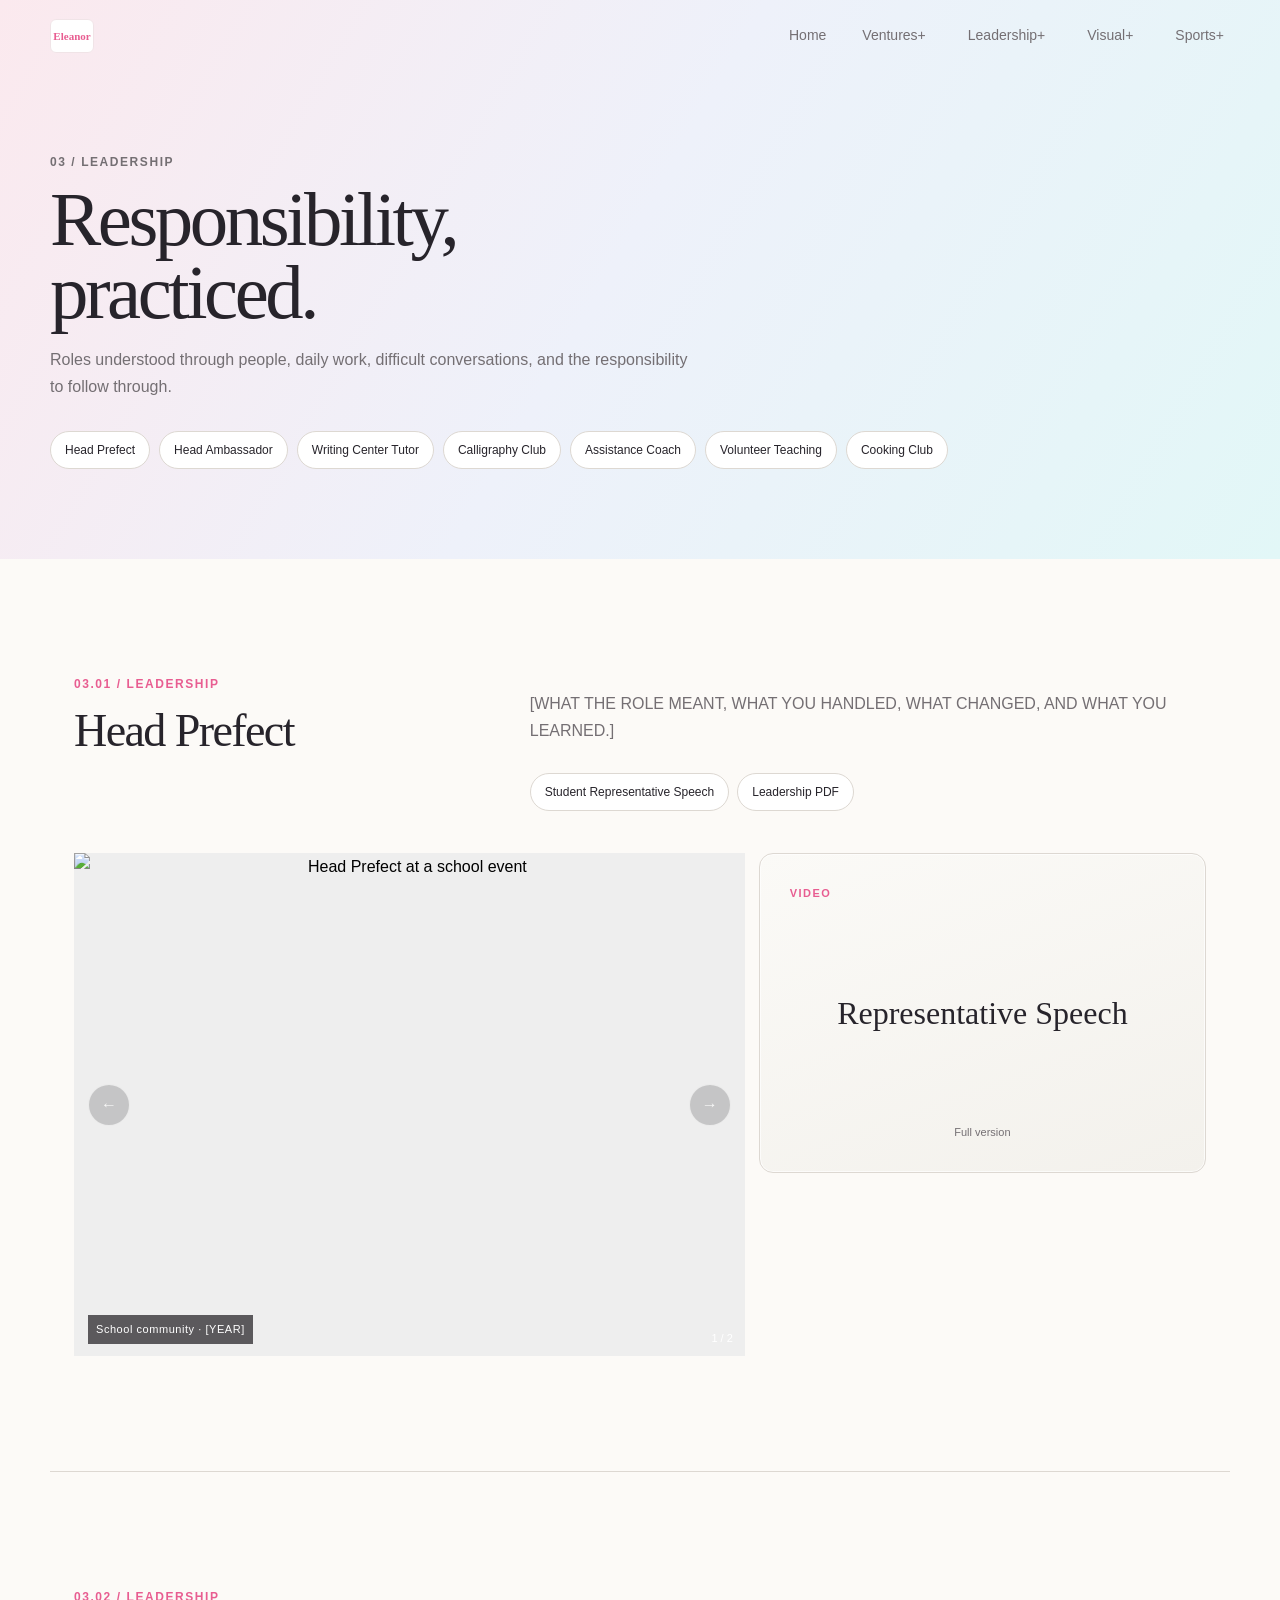
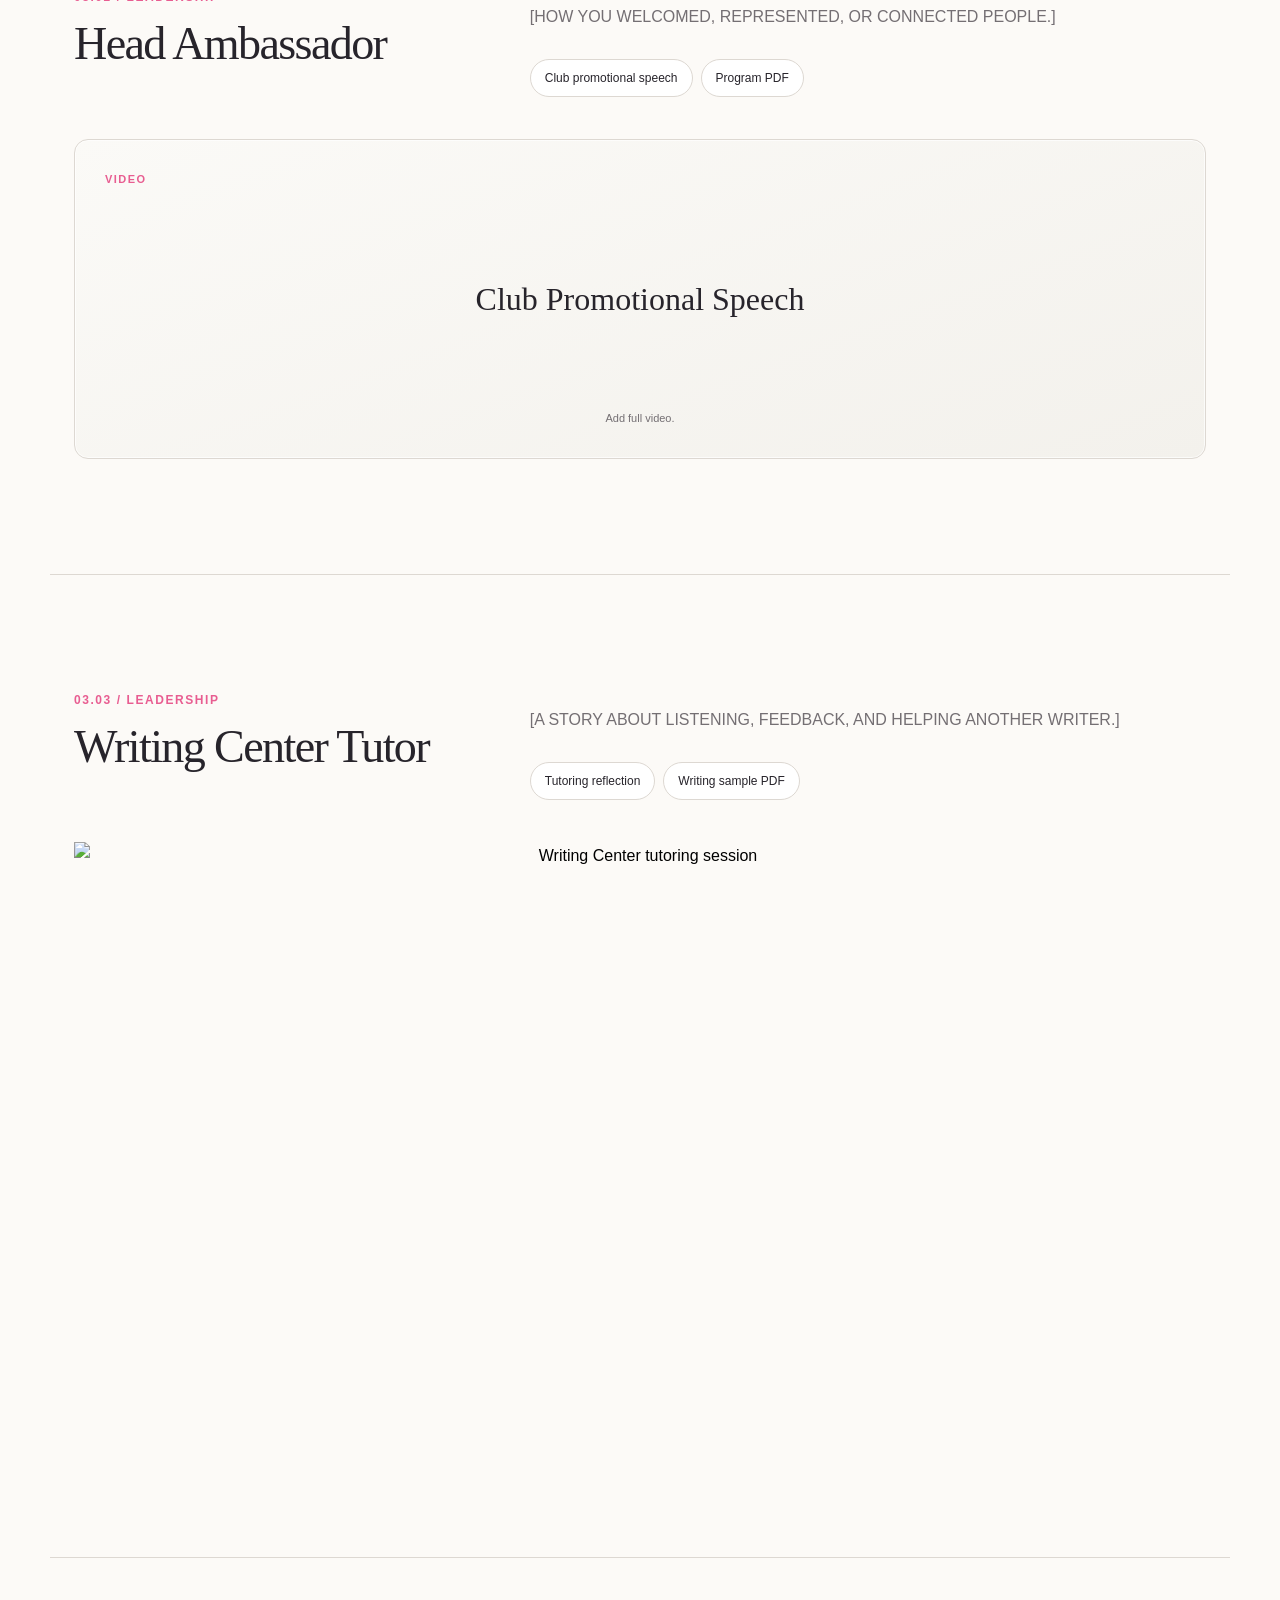
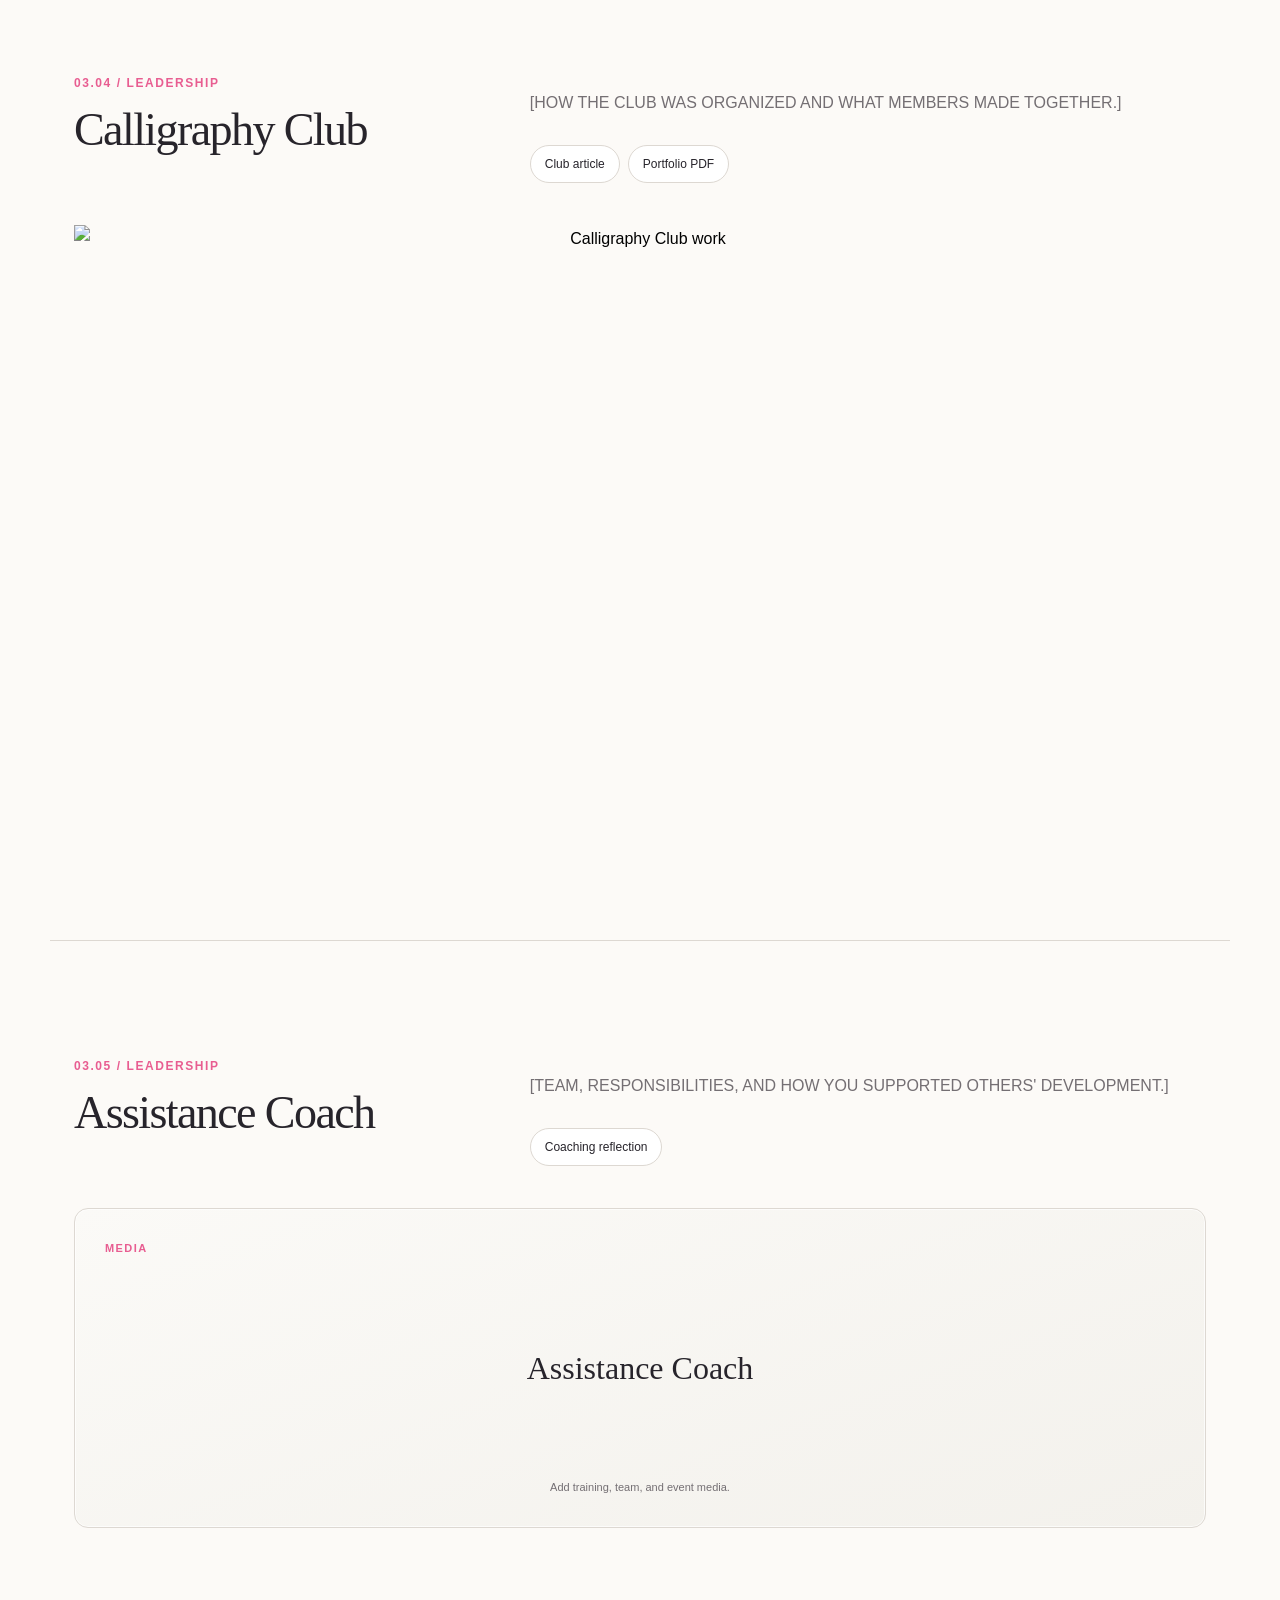
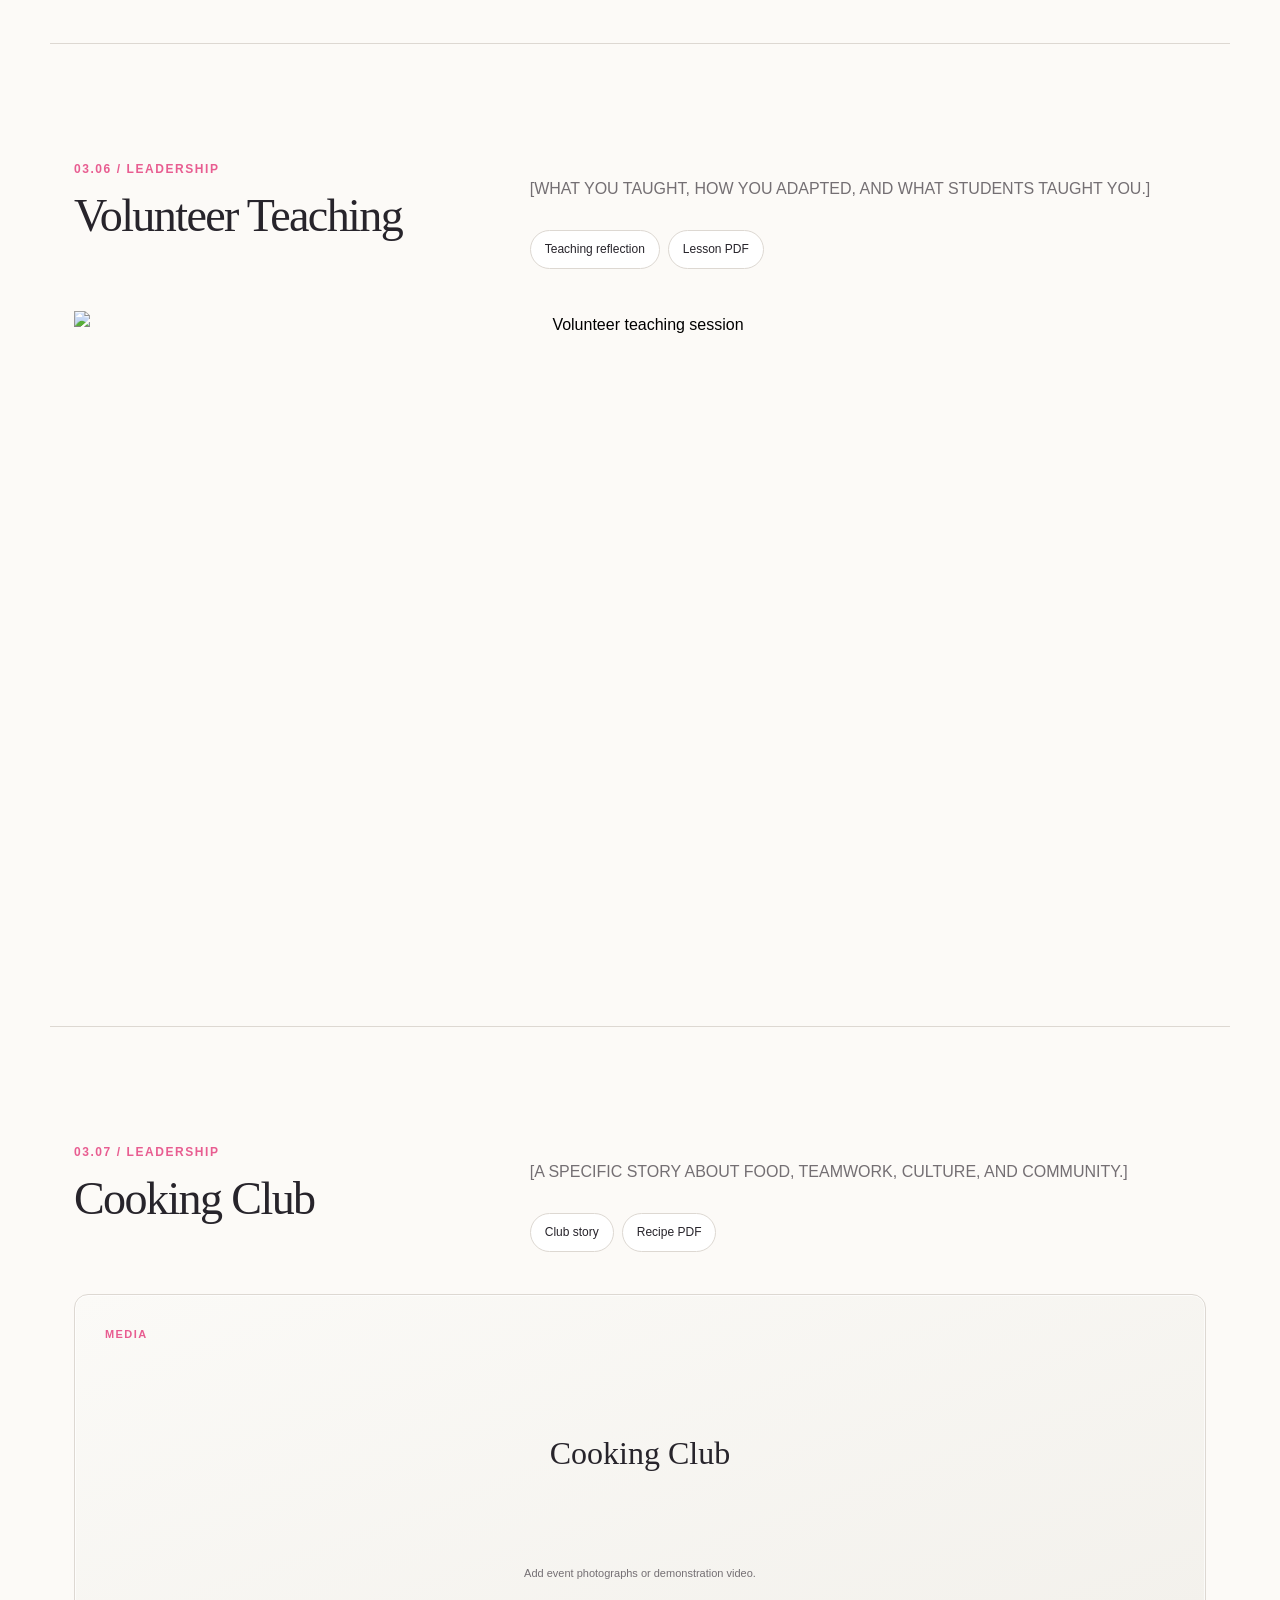
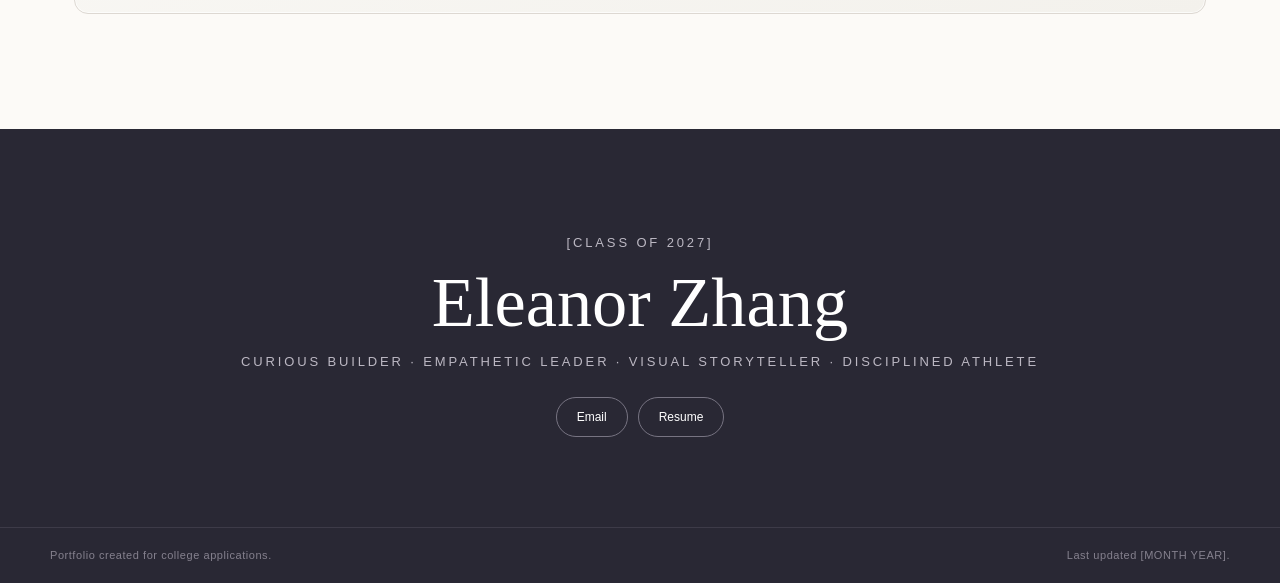
==== leadership.html @ 6021f02c "Add files via upload first upload" ====
<!doctype html><html lang="en"><head><meta charset="UTF-8"><meta name="viewport" content="width=device-width,initial-scale=1"><title>Leadership — Eleanor Zhang</title><meta name="description" content="Leadership experiences of Eleanor Zhang."><link rel="stylesheet" href="./style.css"><script src="./script.js" defer></script></head><body class="detail-page"><a class="skip-link" href="#detail-main">Skip to content</a>
<header class="site-header" data-header><a class="wordmark" href="./index.html#hero">Eleanor</a><button class="menu-toggle" type="button" aria-expanded="false" aria-controls="primary-nav"><span></span><span></span><span></span><span class="sr-only">Open menu</span></button><nav id="primary-nav" class="primary-nav"><a class="nav-link" href="./index.html#home">Home</a><a class="nav-link" href="./index.html#ventures">Ventures</a><a class="nav-link" href="./index.html#leadership">Leadership</a><a class="nav-link" href="./index.html#visual">Visual</a><a class="nav-link" href="./index.html#sports">Sports</a></nav></header>
<main id="detail-main"><header class="detail-hero"><p class="chapter-no">03 / LEADERSHIP</p><h1>Responsibility,<br>practiced.</h1><p>Roles understood through people, daily work, difficult conversations, and the responsibility to follow through.</p><nav class="detail-toc"><a href="#head-prefect">Head Prefect</a><a href="#head-ambassador">Head Ambassador</a><a href="#writing-center-tutor">Writing Center Tutor</a><a href="#calligraphy-club">Calligraphy Club</a><a href="#assistance-coach">Assistance Coach</a><a href="#volunteer-teaching">Volunteer Teaching</a><a href="#cooking-club">Cooking Club</a></nav></header><div class="detail-content">
<article id="head-prefect" class="detail-module"><header class="detail-module-header"><div><p class="sub-label">03.01 / Leadership</p><h2>Head Prefect</h2></div><div class="detail-module-copy"><p>[WHAT THE ROLE MEANT, WHAT YOU HANDLED, WHAT CHANGED, AND WHAT YOU LEARNED.]</p><div class="resource-links"><a href="#">Student Representative Speech</a><a href="#">Leadership PDF</a></div></div></header><div class="detail-media-grid"><div class="media-carousel" data-carousel><div class="slides"><figure class="slide is-active"><button class="zoom"><img src="./assets/leadership/Head Prefect/Head Prefect.jpg" alt="Head Prefect at a school event" loading="lazy"></button><figcaption>School community · [YEAR]</figcaption></figure><figure class="slide"><button class="zoom"><img src="./assets/leadership/Head Prefect/Head Prefect.jpg" alt="Head Prefect speaking" loading="lazy"></button><figcaption>Student address · [YEAR]</figcaption></figure></div><button class="carousel-prev">←</button><button class="carousel-next">→</button><p class="carousel-count">1 / 2</p></div><div class="video-placeholder"><span>VIDEO</span><strong>Representative Speech</strong><small>Full version</small></div></div></article>
<article id="head-ambassador" class="detail-module"><header class="detail-module-header"><div><p class="sub-label">03.02 / Leadership</p><h2>Head Ambassador</h2></div><div class="detail-module-copy"><p>[HOW YOU WELCOMED, REPRESENTED, OR CONNECTED PEOPLE.]</p><div class="resource-links"><a href="#">Club promotional speech</a><a href="#">Program PDF</a></div></div></header><div class="video-placeholder"><span>VIDEO</span><strong>Club Promotional Speech</strong><small>Add full video.</small></div></article>
<article id="writing-center-tutor" class="detail-module"><header class="detail-module-header"><div><p class="sub-label">03.03 / Leadership</p><h2>Writing Center Tutor</h2></div><div class="detail-module-copy"><p>[A STORY ABOUT LISTENING, FEEDBACK, AND HELPING ANOTHER WRITER.]</p><div class="resource-links"><a href="#">Tutoring reflection</a><a href="#">Writing sample PDF</a></div></div></header><button class="zoom" style="height:min(60vw,600px)"><img src="./assets/leadership/Writing Center Tutor/Writing Center Tutor1.jpg" alt="Writing Center tutoring session" loading="lazy"></button></article>
<article id="calligraphy-club" class="detail-module"><header class="detail-module-header"><div><p class="sub-label">03.04 / Leadership</p><h2>Calligraphy Club</h2></div><div class="detail-module-copy"><p>[HOW THE CLUB WAS ORGANIZED AND WHAT MEMBERS MADE TOGETHER.]</p><div class="resource-links"><a href="#">Club article</a><a href="#">Portfolio PDF</a></div></div></header><button class="zoom" style="height:min(60vw,600px)"><img src="./assets/leadership/Calligraphy Club/Calligraphy Club1.jpg" alt="Calligraphy Club work" loading="lazy"></button></article>
<article id="assistance-coach" class="detail-module"><header class="detail-module-header"><div><p class="sub-label">03.05 / Leadership</p><h2>Assistance Coach</h2></div><div class="detail-module-copy"><p>[TEAM, RESPONSIBILITIES, AND HOW YOU SUPPORTED OTHERS' DEVELOPMENT.]</p><div class="resource-links"><a href="#">Coaching reflection</a></div></div></header><div class="video-placeholder"><span>MEDIA</span><strong>Assistance Coach</strong><small>Add training, team, and event media.</small></div></article>
<article id="volunteer-teaching" class="detail-module"><header class="detail-module-header"><div><p class="sub-label">03.06 / Leadership</p><h2>Volunteer Teaching</h2></div><div class="detail-module-copy"><p>[WHAT YOU TAUGHT, HOW YOU ADAPTED, AND WHAT STUDENTS TAUGHT YOU.]</p><div class="resource-links"><a href="#">Teaching reflection</a><a href="#">Lesson PDF</a></div></div></header><button class="zoom" style="height:min(60vw,600px)"><img src="./assets/leadership/Volunteer Teaching/Volunteer Teaching1.jpg" alt="Volunteer teaching session" loading="lazy"></button></article>
<article id="cooking-club" class="detail-module"><header class="detail-module-header"><div><p class="sub-label">03.07 / Leadership</p><h2>Cooking Club</h2></div><div class="detail-module-copy"><p>[A SPECIFIC STORY ABOUT FOOD, TEAMWORK, CULTURE, AND COMMUNITY.]</p><div class="resource-links"><a href="#">Club story</a><a href="#">Recipe PDF</a></div></div></header><div class="video-placeholder"><span>MEDIA</span><strong>Cooking Club</strong><small>Add event photographs or demonstration video.</small></div></article>
</div></main><section class="closing"><p>[CLASS OF 2027]</p><h2>Eleanor Zhang</h2><p>Curious Builder · Empathetic Leader · Visual Storyteller · Disciplined Athlete</p><div><a href="mailto:[APPLICATION-EMAIL]">Email</a><a href="./assets/documents/resume.pdf">Resume</a></div></section><footer><span>Portfolio created for college applications.</span><span>Last updated [MONTH YEAR].</span></footer><dialog class="lightbox"><button class="lightbox-close">×</button><button class="lightbox-prev">←</button><figure><img src="" alt=""><figcaption></figcaption></figure><button class="lightbox-next">→</button></dialog></body></html>
---- style.css ----
:root{--bg:#fcfaf7;--paper:#fff;--warm:#fcfaf7;--sport:#fcfaf7;--ink:#27242b;--muted:#746f73;--pink:#e85d91;--green:#6f8171;--line:#ddd8d2;--serif:Georgia,'Times New Roman',serif;--sans:Inter,Arial,Helvetica,system-ui,sans-serif;--max:1180px;--header:72px}*{box-sizing:border-box}html{scroll-behavior:smooth;scroll-padding-top:calc(var(--header) + 22px)}body{margin:0;background:var(--bg);color:var(--ink);font:16px/1.7 var(--sans);overflow-x:hidden}body.menu-open{overflow:hidden}img,video{display:block;width:100%;height:100%;object-fit:cover}button,a{font:inherit}.sr-only{position:absolute;width:1px;height:1px;margin:-1px;overflow:hidden;clip:rect(0,0,0,0)}.skip-link{position:fixed;left:1rem;top:-5rem;z-index:200;background:var(--ink);color:#fff;padding:.7rem 1rem}.skip-link:focus{top:1rem}.site-header{position:fixed;z-index:100;top:0;left:0;right:0;height:var(--header);display:flex;align-items:center;justify-content:space-between;padding:0 max(24px,calc((100vw - var(--max))/2));transition:background .2s,border-color .2s}.site-header.scrolled{background:#fcfaf7;border-bottom:1px solid var(--line)}.wordmark{display:grid;place-items:center;width:44px;height:34px;background:#fff;color:var(--pink);border:1px solid #f0e4e7;border-radius:6px;text-decoration:none;font:700 11px var(--serif)}.primary-nav{display:flex;align-items:stretch;gap:30px;height:100%}.nav-link,.nav-trigger{display:flex;align-items:center;height:100%;border:0;background:none;color:var(--muted);text-decoration:none;font-size:14px;cursor:pointer;position:relative}.nav-link.active,.nav-trigger.active,.nav-link:hover,.nav-trigger:hover{color:var(--ink)}.nav-link.active:after,.nav-trigger.active:after{content:"";position:absolute;left:0;right:0;bottom:16px;height:1px;background:var(--pink)}.nav-group{position:relative}.nav-trigger:after{content:" +"}.dropdown{position:absolute;top:calc(100% - 8px);left:50%;width:230px;padding:8px;background:#fcfaf7;border:1px solid var(--line);border-radius:6px;box-shadow:0 14px 32px rgba(45,35,40,.08);opacity:0;visibility:hidden;transform:translate(-50%,-4px);transition:opacity .18s,transform .18s,visibility .18s}.dropdown:before{content:"";position:absolute;left:0;right:0;top:-12px;height:12px}.nav-group:hover .dropdown,.nav-group:focus-within .dropdown,.nav-group.open .dropdown{opacity:1;visibility:visible;transform:translate(-50%,0)}.dropdown a{display:block;padding:9px 10px;color:var(--muted);text-decoration:none;font-size:13px}.dropdown a:hover,.dropdown a:focus-visible{background:var(--bg);color:var(--ink)}.menu-toggle{display:none;border:0;background:none}.hero{position:relative;width:100%;min-height:100vh;min-height:100svh;display:grid;place-items:center;padding:var(--header) 24px 48px;text-align:center;background:linear-gradient(120deg,#fbe9ee,#eef1fa 48%,#e2f7f7)}.hero-content h1{margin:0;font:700 clamp(4.2rem,8vw,7.6rem)/.82 var(--serif);letter-spacing:-.055em}.hero-content h1 em{font-style:normal;color:var(--pink)}.hero-content>p:last-child{color:var(--muted);font-size:15px}.kicker,.chapter-no,.sub-label{margin:0 0 12px;color:var(--pink);font-size:12px;font-weight:700;letter-spacing:.13em;text-transform:uppercase}.scroll-cue{position:absolute;bottom:28px;display:flex;flex-direction:column;gap:2px;color:var(--muted);text-decoration:none;font-size:11px;animation:bounce 1.7s ease-in-out infinite}.chapter{padding:clamp(6rem,10vw,10rem) max(24px,calc((100vw - var(--max))/2))}.chapter-header{max-width:760px;margin-bottom:clamp(3rem,6vw,5rem)}.chapter-header h2{margin:0;font:400 clamp(2.4rem,4vw,3.8rem)/1.05 var(--serif);letter-spacing:-.035em;text-wrap:balance}.chapter-header h2:after{content:"";display:block;width:56px;height:3px;margin-top:20px;border-radius:2px;background:linear-gradient(90deg,var(--pink),rgba(232,93,145,0))}.chapter-header>p:last-child{max-width:590px;color:var(--muted);font-size:18px}.chapter-home{background:var(--bg)}.chapter-ventures,.chapter-visual{background:#fff}.chapter-leadership{background:var(--warm)}.chapter-sports{background:var(--sport)}.bio-grid{display:grid;grid-template-columns:.85fr 1.15fr;gap:clamp(3rem,8vw,8rem);align-items:center}.bio-photo{margin:0}.bio-photo img{aspect-ratio:4/5;border-radius:8px}.bio-copy blockquote{margin:0 0 28px;font:400 clamp(2rem,3.5vw,3.5rem)/1.12 var(--serif);color:var(--green)}.bio-copy>p{color:var(--muted)}.facts{margin:36px 0 0;border-top:1px solid var(--line)}.facts div{display:grid;grid-template-columns:150px 1fr;padding:13px 0;border-bottom:1px solid var(--line)}dt{color:var(--muted);font-size:13px}dd{margin:0}.story{max-width:var(--max);margin:0 auto clamp(7rem,12vw,12rem)}.story:last-child{margin-bottom:0}.story h3,.lead-story h3,.sport-story h3{margin:.2rem 0 .9rem;font:400 clamp(1.9rem,3vw,2.9rem)/1.05 var(--serif);letter-spacing:-.03em}.story-copy>p:not(.sub-label,.dek),.lead-story>p,.sport-story>p{color:var(--muted)}.dek{font:italic 1.2rem/1.5 var(--serif)}.story-split{display:grid;grid-template-columns:.75fr 1.25fr;gap:clamp(3rem,7vw,7rem);align-items:center}.story-feature .story-copy{display:block;max-width:760px}.feature-note{max-width:680px;margin:28px auto 0;text-align:center;color:var(--muted)}.story-collage{display:grid;grid-template-columns:1.2fr .8fr;gap:clamp(3rem,7vw,7rem);align-items:center}.collage{display:grid;grid-template-columns:1.15fr .85fr;grid-template-rows:1fr 1fr;gap:12px;height:580px}.collage .zoom:first-child{grid-row:1/-1}.story-overlay{position:relative;width:100%;min-height:620px;color:#fff;overflow:hidden}.story-overlay>img{position:absolute;inset:0}.story-overlay:after{content:"";position:absolute;inset:0;background:linear-gradient(90deg,rgba(20,20,20,.72),rgba(20,20,20,.08))}.overlay-copy{position:absolute;z-index:1;left:clamp(2rem,7vw,6rem);bottom:clamp(2rem,7vw,6rem);max-width:470px}.overlay-copy .sub-label{color:#ffd2e2}.media-carousel{position:relative}.slides{position:relative;aspect-ratio:4/3;overflow:hidden;background:#eee}.media-wide .slides,.cinema .slides{aspect-ratio:16/9}.slide{position:absolute;inset:0;margin:0;opacity:0;visibility:hidden;transition:opacity .35s}.slide.is-active{opacity:1;visibility:visible}.slide figcaption{position:absolute;left:14px;bottom:12px;padding:5px 8px;background:rgba(29,27,31,.7);color:#fff;font-size:11px}.zoom{display:block;width:100%;height:100%;border:0;padding:0;background:none;cursor:zoom-in;overflow:hidden}.zoom img{transition:transform .5s}.zoom:hover img{transform:scale(1.018)}.carousel-prev,.carousel-next{position:absolute;z-index:2;top:50%;width:42px;height:42px;border:1px solid rgba(255,255,255,.75);border-radius:50%;background:rgba(30,29,32,.35);color:#fff;transform:translateY(-50%);cursor:pointer;opacity:.55;transition:opacity .2s,background .2s}.media-carousel:hover .carousel-prev,.media-carousel:hover .carousel-next{opacity:1}.carousel-prev{left:14px}.carousel-next{right:14px}.carousel-count{position:absolute;right:12px;bottom:8px;margin:0;color:#fff;font-size:11px}.leadership-list{display:grid;grid-template-columns:repeat(2,1fr);gap:70px 30px}.lead-story{border-top:1px solid var(--line);padding-top:22px}.lead-story .zoom{height:320px;margin-top:24px}.lead-story .portrait{height:480px}.lead-hero{grid-column:1/-1;display:grid;grid-template-columns:1.2fr .8fr;gap:60px;align-items:center}.lead-hero .media-carousel .slides{aspect-ratio:16/9}.text-only{min-height:280px;display:flex;flex-direction:column;justify-content:center;padding:40px;background:rgba(255,255,255,.38)}.documentary .story-copy{max-width:680px;margin-bottom:35px}.cinema{margin-left:calc((var(--max) - 100vw)/2);margin-right:calc((var(--max) - 100vw)/2)}.cinema .slides{max-height:78vh}.photography .story-copy{max-width:600px;margin:0 auto 40px;text-align:center}.photo-grid{display:grid;grid-template-columns:repeat(4,1fr);grid-auto-rows:230px;gap:12px}.photo-grid .tall{grid-row:span 2}.photo-grid .wide{grid-column:span 2}.sport-story{max-width:var(--max);margin:0 auto 90px}.sport-heading{display:block;max-width:760px;margin-bottom:32px}.sports-pair{display:grid;grid-template-columns:1fr 1fr;gap:30px}.sports-pair .zoom{height:460px;margin-top:24px}.sports-pair .portrait{height:620px}.closing{padding:90px 24px;text-align:center;background:#292834;color:#fff}.closing h2{margin:5px;font:400 clamp(2.6rem,5.5vw,4.6rem)/1 var(--serif)}.closing>p{color:#bcb8c3}.closing div{display:flex;justify-content:center;gap:10px;margin-top:24px}.closing a{padding:9px 20px;border:1px solid #777482;border-radius:999px;color:#fff;text-decoration:none;font-size:12px}footer{display:flex;justify-content:space-between;padding:18px max(24px,calc((100vw - var(--max))/2));background:#292834;border-top:1px solid #3d3b48;color:#85818e;font-size:11px}.lightbox{width:100vw;height:100vh;max-width:none;max-height:none;margin:0;border:0;padding:30px;background:rgba(20,19,24,.96);color:#fff}.lightbox[open]{display:grid;grid-template-columns:60px 1fr 60px;align-items:center}.lightbox figure{height:calc(100vh - 60px);margin:0;display:flex;flex-direction:column;align-items:center;justify-content:center}.lightbox figure img{width:auto;height:auto;max-width:100%;max-height:calc(100% - 40px);object-fit:contain}.lightbox figcaption{margin-top:12px;color:#c7c3cc}.lightbox button{border:0;background:none;color:#fff;font-size:28px;cursor:pointer}.lightbox-close{position:absolute;top:14px;right:18px}.reveal,.reveal-group .sub-label,.reveal-group h3,.reveal-group p,.reveal-media,.reveal-group .media-carousel,.reveal-group .zoom,.reveal-group .collage{opacity:0;transform:translateY(20px);transition:opacity .62s cubic-bezier(.2,.75,.25,1),transform .62s cubic-bezier(.2,.75,.25,1)}.is-visible,.reveal-group.is-visible .sub-label,.reveal-group.is-visible h3,.reveal-group.is-visible p,.reveal-group.is-visible .media-carousel,.reveal-group.is-visible .zoom,.reveal-group.is-visible .collage,.reveal-media.is-visible{opacity:1;transform:none}.reveal-group.is-visible h3{transition-delay:.06s}.reveal-group.is-visible p{transition-delay:.1s}.reveal-group.is-visible .media-carousel,.reveal-group.is-visible .zoom,.reveal-group.is-visible .collage{transition-delay:.14s}:focus-visible{outline:2px solid var(--pink);outline-offset:4px}@keyframes bounce{0%,100%{transform:translateY(0)}50%{transform:translateY(8px)}}
@media(max-width:767px){:root{--header:62px}.site-header{padding:0 18px}.menu-toggle{display:block;position:relative;z-index:3;width:34px;height:34px;padding:7px}.menu-toggle span:not(.sr-only){display:block;height:1px;margin:5px 0;background:var(--ink)}.primary-nav{position:fixed;inset:0;display:block;height:100vh;padding:90px 24px 40px;background:var(--bg);overflow-y:auto;transform:translateY(-105%);visibility:hidden;transition:transform .32s,visibility .32s}.primary-nav.open{transform:none;visibility:visible}.nav-link,.nav-trigger{width:100%;height:auto;padding:14px 0;border-bottom:1px solid var(--line);font:400 26px var(--serif);color:var(--ink)}.nav-trigger{justify-content:space-between}.nav-link.active:after,.nav-trigger.active:after{display:none}.dropdown{position:static;width:100%;max-height:0;padding:0 0 0 14px;border:0;border-radius:0;box-shadow:none;background:transparent;opacity:1;visibility:visible;transform:none;overflow:hidden;transition:max-height .25s}.nav-group.open .dropdown{max-height:360px;transform:none}.dropdown a{padding:9px 0;font-size:14px}.hero-content h1{font-size:clamp(3.6rem,18vw,5.5rem)}.chapter{padding:90px 20px}.chapter-header{margin-bottom:55px}.chapter-header h2{font-size:clamp(2.2rem,9vw,3.4rem)}.chapter-header>p:last-child{font-size:16px}.bio-grid,.story-split,.story-collage,.lead-hero{grid-template-columns:1fr;gap:34px}.facts div{grid-template-columns:1fr;gap:2px}.story{margin-bottom:95px}.collage{height:430px}.story-overlay{min-height:560px}.overlay-copy{left:24px;right:24px}.leadership-list,.sports-pair{grid-template-columns:1fr}.lead-hero{grid-column:auto}.lead-story .portrait,.sports-pair .portrait{height:480px}.cinema{margin-left:-20px;margin-right:-20px}.photo-grid{grid-template-columns:repeat(2,1fr);grid-auto-rows:180px}.photo-grid .wide{grid-column:span 2}.sports-pair .zoom{height:380px}.carousel-prev,.carousel-next{opacity:1}.lightbox{padding:15px}.lightbox[open]{grid-template-columns:42px 1fr 42px}.lightbox figure{height:calc(100vh - 30px)}footer{flex-direction:column;gap:3px;text-align:center}}
@media(prefers-reduced-motion:reduce){html{scroll-behavior:auto}.scroll-cue{animation:none}.reveal,.reveal-group .sub-label,.reveal-group h3,.reveal-group p,.reveal-media,.reveal-group .media-carousel,.reveal-group .zoom,.reveal-group .collage{opacity:1;transform:none;transition:none}}

/* HOME STORY LINKS & VIDEO MATERIALS */
.home-feature{display:grid;grid-template-columns:.8fr 1.2fr;gap:clamp(2.5rem,6vw,6rem);align-items:center;margin-top:clamp(5rem,9vw,9rem);padding-top:clamp(3rem,6vw,6rem);border-top:1px solid var(--line)}
.home-feature h3{margin:.2rem 0 .9rem;font:400 clamp(1.7rem,2.8vw,2.6rem)/1.05 var(--serif);letter-spacing:-.03em}
.home-feature-copy>p:last-child{color:var(--muted)}
.feature-video-wrap{position:relative;aspect-ratio:16/9;border-radius:8px;overflow:hidden;background:#17151b;box-shadow:0 18px 45px rgba(39,36,43,.12)}
.feature-video{width:100%;height:100%;object-fit:contain;background:#17151b}
.feature-video-toggle{position:absolute;z-index:2;left:50%;top:50%;display:grid;place-items:center;width:76px;height:76px;padding:0;border:1px solid rgba(255,255,255,.72);border-radius:50%;background:rgba(28,25,32,.62);color:#fff;box-shadow:0 8px 28px rgba(0,0,0,.26);transform:translate(-50%,-50%);cursor:pointer;transition:transform .2s,background .2s,opacity .2s}
.feature-video-toggle:hover{background:rgba(232,93,145,.88);transform:translate(-50%,-50%) scale(1.06)}
.feature-video-toggle span{margin-left:4px;font-size:28px;line-height:1}
.feature-video-wrap.is-playing .feature-video-toggle span{margin-left:0;font-size:22px;letter-spacing:-3px}
.feature-video-wrap.controls-hidden .feature-video-toggle{opacity:0;pointer-events:none}
.video-placeholder{min-height:320px;display:flex;flex-direction:column;align-items:center;justify-content:center;text-align:center;padding:30px;background:linear-gradient(160deg,#fbfaf7,#f3f1ec);color:var(--ink);border:1px solid var(--line);border-radius:14px;box-shadow:inset 0 0 0 1px rgba(255,255,255,.7)}
.video-placeholder span{margin-bottom:auto;align-self:flex-start;color:var(--pink);font-size:11px;font-weight:700;letter-spacing:.13em}
.video-placeholder strong{font:400 clamp(1.4rem,2.5vw,2.3rem)/1.15 var(--serif)}
.video-placeholder small{margin-top:auto;color:var(--muted);font-size:11px}
.section-portals{margin-top:clamp(4rem,8vw,7rem);padding-top:clamp(2rem,4vw,3rem);border-top:1px solid var(--line)}
.portals-label{margin:0;color:var(--pink);font-size:11px;font-weight:700;letter-spacing:.13em;text-transform:uppercase}
.portals-grid{display:grid;grid-template-columns:repeat(4,1fr);gap:12px;margin-top:16px}
.portal-card{--accent:var(--pink);--accent-soft:#fbe9ee;position:relative;display:flex;flex-direction:column;min-height:150px;padding:16px 16px 14px;background:var(--paper);border:1px solid var(--line);border-radius:12px;overflow:hidden;text-decoration:none;color:inherit;transition:transform .3s cubic-bezier(.2,.75,.25,1),box-shadow .3s,border-color .3s}
.portal-card[data-accent="green"]{--accent:#6f8171;--accent-soft:#eaf0ea}
.portal-card[data-accent="blue"]{--accent:#5f7ba8;--accent-soft:#e9eef7}
.portal-card[data-accent="amber"]{--accent:#b8843c;--accent-soft:#f8f0e3}
.portal-card:before{content:"";position:absolute;inset:0;background:radial-gradient(120% 90% at 86% 6%,var(--accent-soft),rgba(255,255,255,0) 62%);opacity:0;transition:opacity .35s}
.portal-card:after{content:"";position:absolute;left:0;right:0;top:0;height:3px;background:var(--accent);transform:scaleX(0);transform-origin:left;transition:transform .35s cubic-bezier(.2,.75,.25,1)}
.portal-card:hover,.portal-card:focus-visible{transform:translateY(-6px);border-color:var(--accent);box-shadow:0 22px 48px rgba(39,36,43,.12)}
.portal-card:hover:before,.portal-card:focus-visible:before{opacity:1}
.portal-card:hover:after,.portal-card:focus-visible:after{transform:scaleX(1)}
.portal-top{position:relative;display:flex;align-items:center;justify-content:space-between;gap:12px}
.portal-index{color:var(--accent);font-size:11px;font-weight:700;letter-spacing:.16em}
.portal-icon{position:relative;display:grid;place-items:center;width:36px;height:36px;border-radius:50%;background:var(--accent-soft);color:var(--accent);transition:transform .3s}
.portal-icon svg{display:block;width:18px;height:18px}
.portal-card:hover .portal-icon,.portal-card:focus-visible .portal-icon{transform:rotate(-7deg) scale(1.06)}
.portal-title{position:relative;margin:auto 0 4px;padding-top:14px;font:400 clamp(1.3rem,1.7vw,1.6rem)/1.1 var(--serif);letter-spacing:-.025em}
.portal-desc{position:relative;color:var(--muted);font-size:12.5px;line-height:1.5}
.portal-cue{position:relative;display:inline-flex;align-items:center;gap:6px;margin-top:10px;color:var(--accent);font-size:10px;font-weight:700;letter-spacing:.13em;text-transform:uppercase}
.portal-cue em{font-style:normal;transition:transform .3s}
.portal-card:hover .portal-cue em,.portal-card:focus-visible .portal-cue em{transform:translateX(5px)}
.portal-watermark{position:absolute;right:-4px;bottom:-12px;color:var(--accent);opacity:.08;font:400 4.2rem/1 var(--serif);letter-spacing:-.05em;pointer-events:none;transition:opacity .35s,transform .35s}
.portal-card:hover .portal-watermark,.portal-card:focus-visible .portal-watermark{opacity:.16;transform:translateY(-5px)}
@media(max-width:767px){.home-feature{grid-template-columns:1fr}.portals-grid{grid-template-columns:1fr 1fr;gap:10px}.portal-card{min-height:138px;padding:14px 14px 12px}.portal-icon{width:32px;height:32px}.portal-title{padding-top:12px}.portal-watermark{font-size:3.6rem;bottom:-10px}}
@media(max-width:479px){.portals-grid{grid-template-columns:1fr}.portal-card{min-height:128px}}

/* CURRENT CONTENT ORDER */
#ventures,#visual{display:flex;flex-direction:column}
/* flex 列布局 + margin:0 auto 会让模块收缩成内容宽度，这里让它占满整行 */
#ventures>article,#visual>article{width:100%}
#ventures>.chapter-header,#visual>.chapter-header{order:0;width:100%}
#storage-platform{order:1}#healthy-bowl{order:2}#kettle-recipe{order:3}#bpa{order:4}#china-camping-club{order:5}#marketing-intern{order:6}
#photography{order:1}#documentary{order:2}
#head-prefect{order:1}#head-ambassador{order:2}#writing-center-tutor{order:3}#calligraphy-club{order:4}#assistance-coach{order:5}#volunteer-teaching{order:6}#cooking-club{order:7}
#assistance-coach .video-placeholder{min-height:320px;margin-top:24px}
/* 整行单张媒体：加高一点，避免成为细长的一条 */
.story-feature .video-placeholder{min-height:420px}

/* HOME TO DETAIL INTERACTIONS */
.module-title-link{display:inline;color:inherit;text-decoration:none;background-image:linear-gradient(var(--pink),var(--pink));background-position:0 100%;background-repeat:no-repeat;background-size:0 2px;transition:color .22s,background-size .3s cubic-bezier(.2,.75,.25,1)}.module-title-link:hover,.module-title-link:focus-visible{color:var(--pink);background-size:100% 2px}.module-title-link:after{content:"↗";display:inline-block;margin-left:.3em;color:var(--pink);font-size:.45em;vertical-align:.95em;opacity:0;transform:translate(-6px,6px);transition:opacity .25s,transform .25s}.module-title-link:hover:after,.module-title-link:focus-visible:after{opacity:1;transform:none}
.detail-media{position:relative}.browse-more{position:absolute;z-index:8;inset:0;display:flex;align-items:center;justify-content:center;gap:10px;background:rgba(28,25,31,.56);color:#fff;text-decoration:none;opacity:0;transition:opacity .22s}.browse-more span{padding:8px 13px;border:1px solid rgba(255,255,255,.72);background:rgba(28,25,31,.26);font-size:13px;letter-spacing:.03em}.browse-more b{font-size:18px}.detail-media:hover>.browse-more,.detail-media:focus-within>.browse-more{opacity:1}

/* DETAIL PAGES */
.detail-hero{padding:calc(var(--header) + 80px) max(24px,calc((100vw - var(--max))/2)) 90px;background:linear-gradient(120deg,#fbe9ee,#eef1fa 48%,#e2f7f7)}.detail-hero p{max-width:650px;color:var(--muted)}.detail-hero h1{margin:0;font:400 clamp(3.2rem,6vw,5.4rem)/.95 var(--serif);letter-spacing:-.045em}.detail-toc{display:flex;flex-wrap:wrap;gap:9px;margin-top:30px}.detail-toc a,.resource-links a{padding:8px 14px;border:1px solid var(--line);border-radius:999px;background:#fff;color:var(--ink);text-decoration:none;font-size:12px}.detail-content{background:var(--bg)}.detail-module{max-width:var(--max);margin:0 auto;padding:clamp(5rem,9vw,9rem) 24px;border-bottom:1px solid var(--line);scroll-margin-top:calc(var(--header) + 20px)}.detail-module:last-child{border-bottom:0}.detail-module-header{display:grid;grid-template-columns:.75fr 1.25fr;gap:50px;margin-bottom:42px}.detail-module h2{margin:0;font:400 clamp(2.2rem,3.6vw,3.4rem)/1.05 var(--serif);letter-spacing:-.035em}.detail-module-copy{color:var(--muted)}.detail-media-grid{display:grid;grid-template-columns:1.2fr .8fr;gap:14px}.detail-media-grid>*{min-height:320px}.detail-media-grid .media-carousel{grid-row:span 2}.resource-links{display:flex;flex-wrap:wrap;gap:8px;margin-top:28px}.resource-links a:hover{border-color:var(--pink);color:var(--pink)}.resource-note{margin-top:12px;color:var(--muted);font-size:12px}.detail-page .primary-nav>.nav-link,.detail-page .nav-trigger{text-decoration:none}
@media(max-width:767px){.browse-more{opacity:1;align-items:flex-end;justify-content:flex-end;background:linear-gradient(transparent 55%,rgba(28,25,31,.7));padding:12px}.browse-more span{font-size:11px}.detail-hero{padding-top:calc(var(--header) + 55px)}.detail-module-header,.detail-media-grid{grid-template-columns:1fr}.detail-media-grid .media-carousel{grid-row:auto}.detail-media-grid>*{min-height:240px}}
.hero-content h1 {
  margin: 0 0 26px;
  font: 400 clamp(4.4rem, 8vw, 8rem) / .9 var(--serif);
  letter-spacing: -.055em;
}

.hero-content h1 em {
  display: block;
  margin-top: 0.16em;
  font-style: italic;
  color: var(--pink);
}

.photo-row-three {
  display: grid;
  grid-template-columns: repeat(3, 1fr);
  gap: 12px;
  margin-top: 12px;
}

.photo-row-three .zoom {
  aspect-ratio: 4 / 3;
}

.photo-row-three img {
  width: 100%;
  height: 100%;
  object-fit: cover;
}

/* ===== 局部文字样式微调（不改布局） ===== */

/* 首页 & 结尾标语行：小号大写 + 字距，更精致 */
.hero-content>p:last-child,
.closing>p {
  font-size: 13px;
  font-weight: 500;
  letter-spacing: .22em;
  text-transform: uppercase;
}

/* 简介区事实标签 dt：与 sub-label 风格呼应 */
.facts dt {
  font-size: 11px;
  font-weight: 700;
  letter-spacing: .12em;
  text-transform: uppercase;
  line-height: 1.9;
}

/* 正文段落：更舒适的行高与间距 */
.bio-copy>p,
.story-copy>p:not(.sub-label, .dek),
.lead-story>p,
.sport-story>p,
.feature-note {
  line-height: 1.85;
}

.bio-copy>p+p,
.story-copy>p+p {
  margin-top: 1.1em;
}

/* 引述块：颜色稍加深、加开引号悬垂感 */
.bio-copy blockquote {
  text-indent: -.45em;
}

/* 图片说明：轻微字距 */
.slide figcaption {
  letter-spacing: .05em;
}

/* 暗色大图上的覆盖文字：投影增强可读性 */
.overlay-copy p {
  text-shadow: 0 1px 12px rgba(0, 0, 0, .55);
}

.overlay-copy h3 {
  text-shadow: 0 2px 16px rgba(0, 0, 0, .45);
}

/* 结尾按钮：悬停变主题粉 */
.closing a {
  transition: color .2s, border-color .2s;
}

.closing a:hover,
.closing a:focus-visible {
  color: var(--pink);
  border-color: var(--pink);
}

/* 页脚：轻微字距 */
footer span {
  letter-spacing: .05em;
}

/* 文字选中色呼应主题 */
::selection {
  background: #f7c5d8;
  color: var(--ink);
}

/* header 滚动后使用统一的米白色 #FCFAF7，下框线带粉蓝渐变阴影 */
.site-header.scrolled {
  background: #fcfaf7;
  border-bottom: 1px solid transparent;
  border-image: linear-gradient(90deg, #fbe9ee, #eef1fa 48%, #e2f7f7) 1;
  box-shadow: 0 6px 18px -6px rgba(251, 233, 238, .9),
              0 6px 18px -6px rgba(226, 247, 247, .9);
}
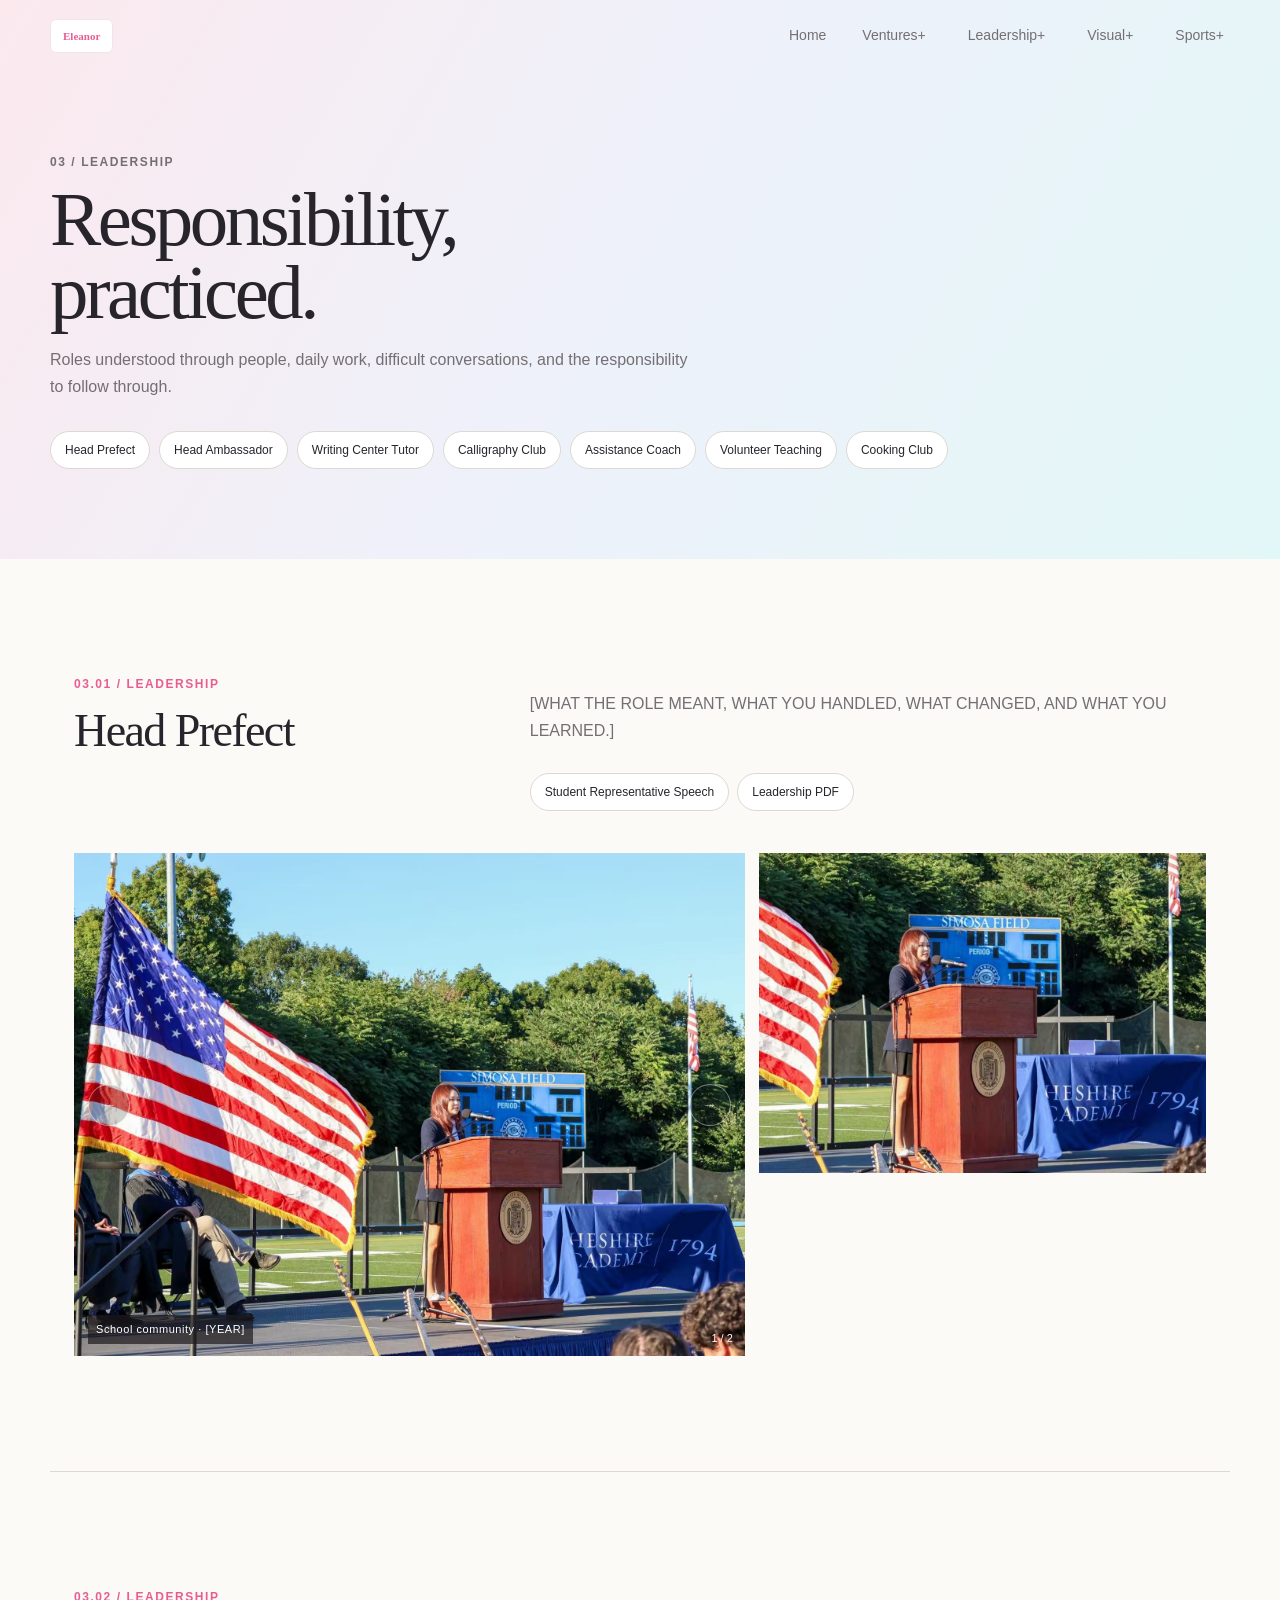
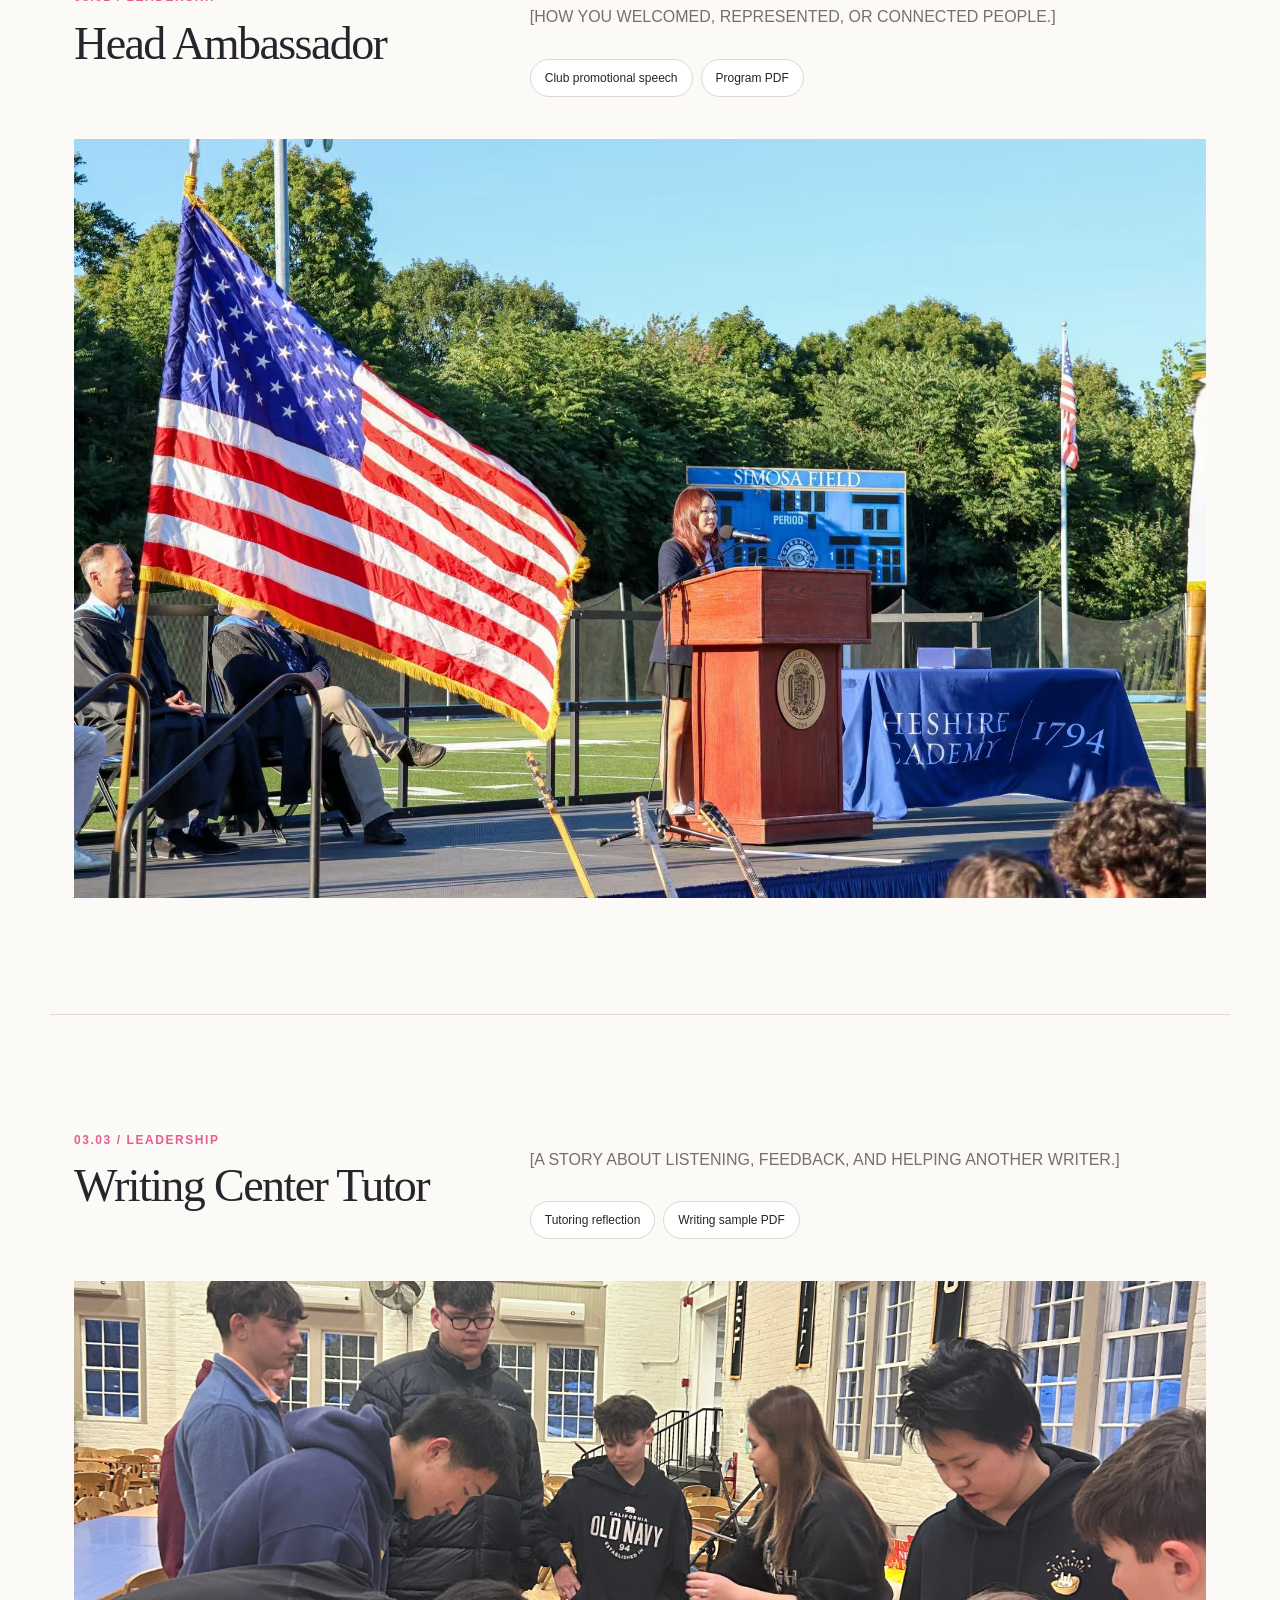
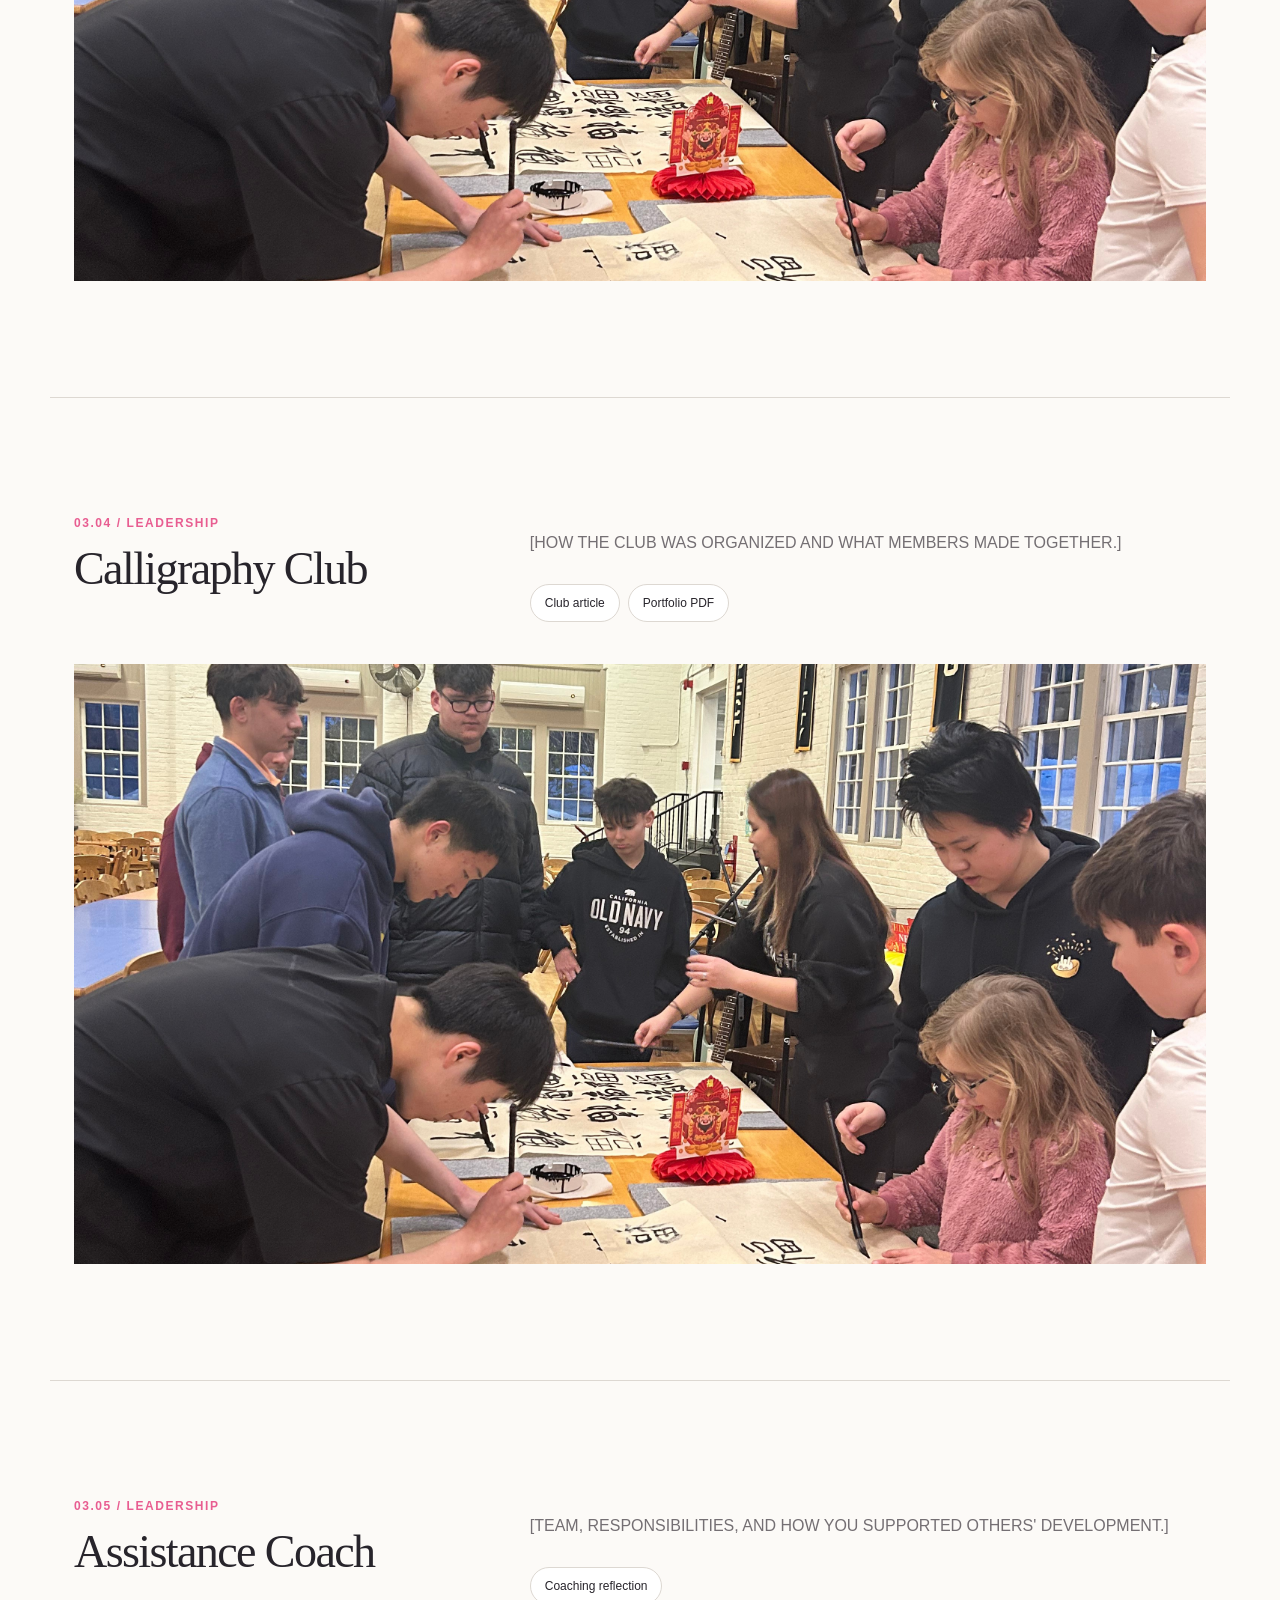
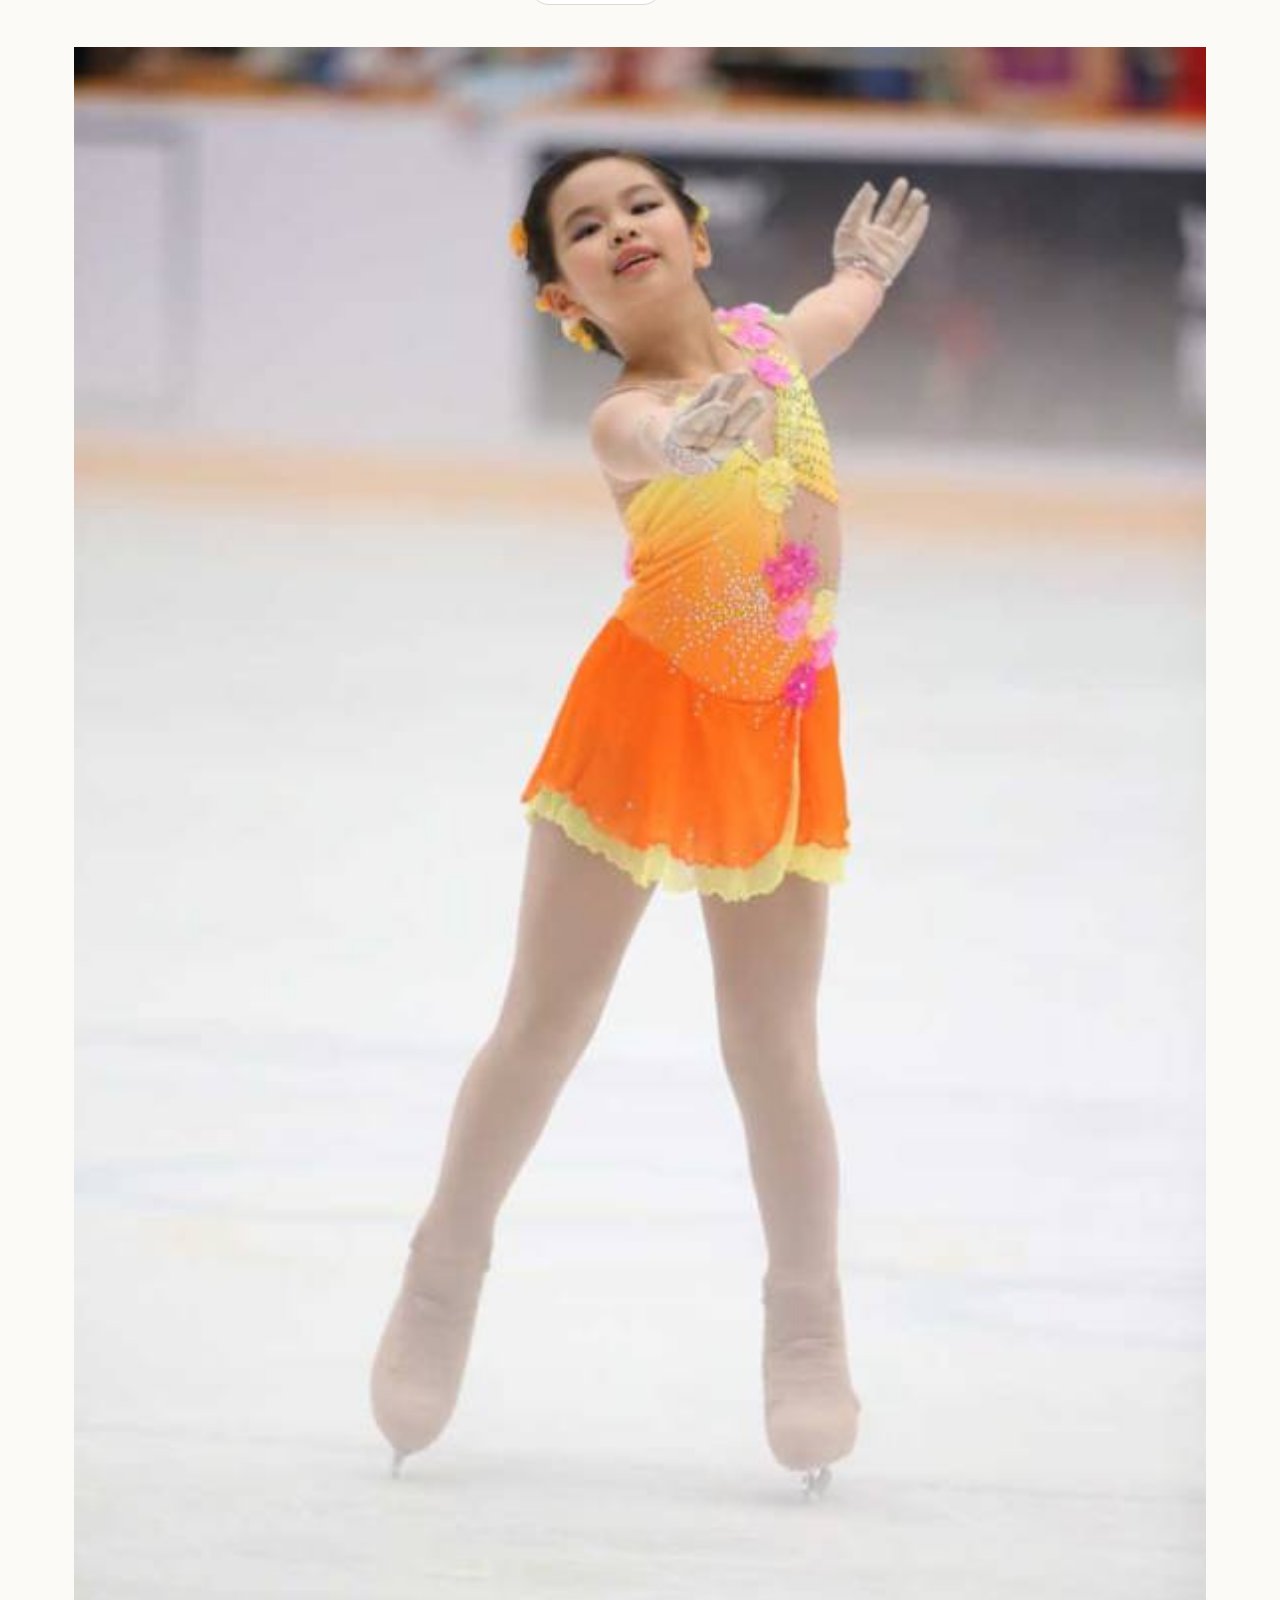
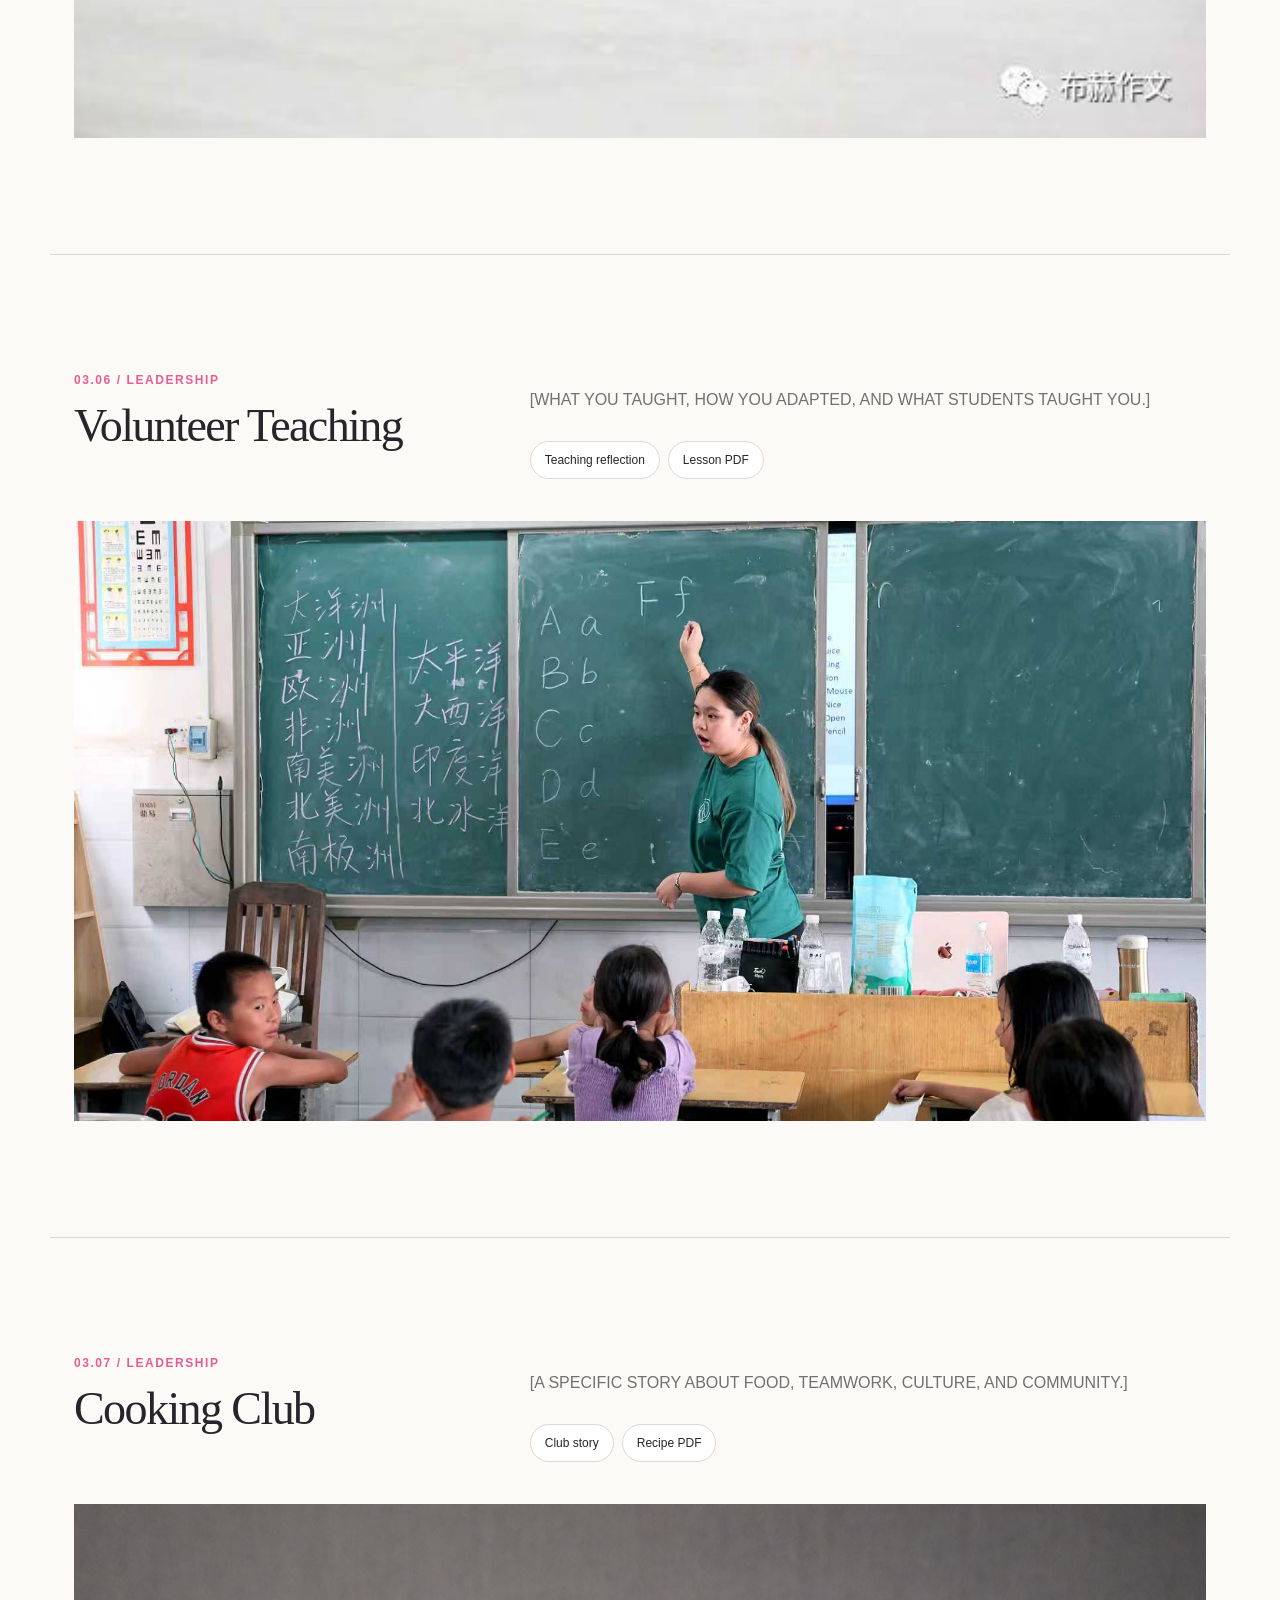
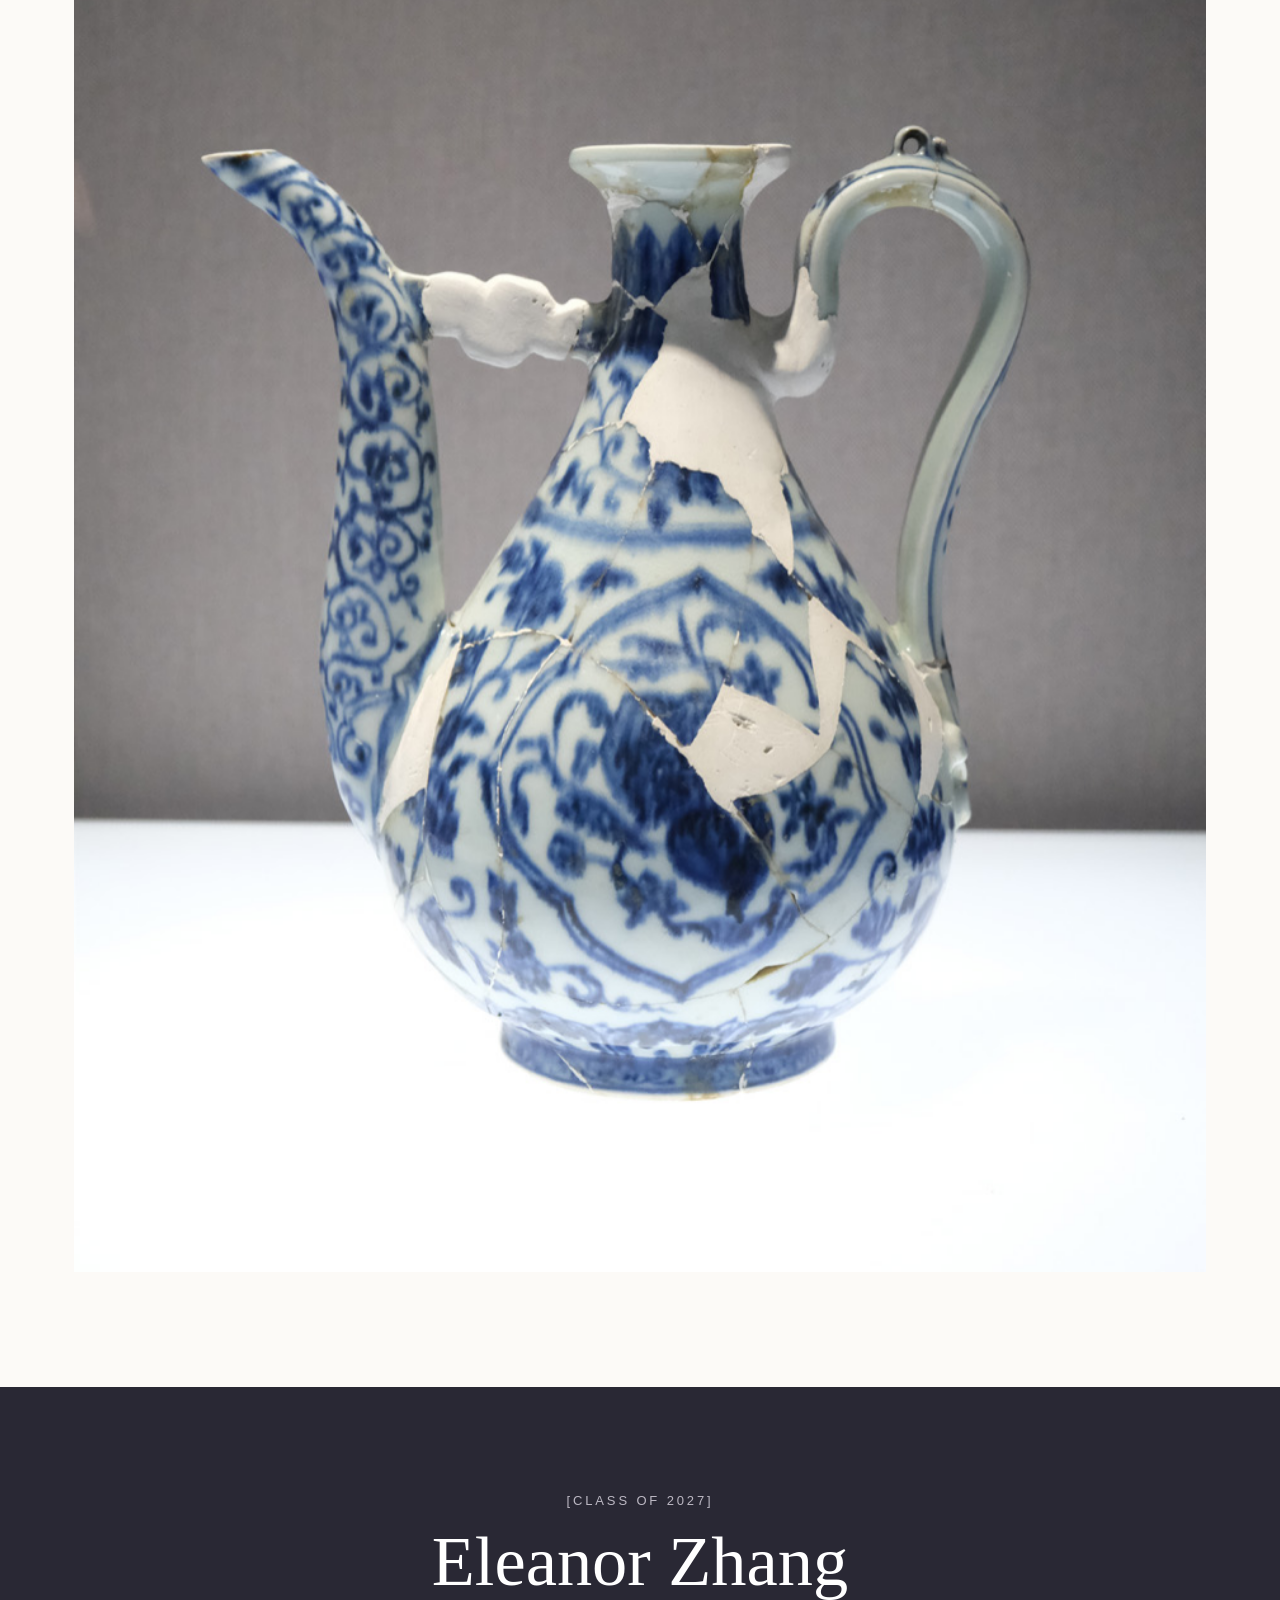
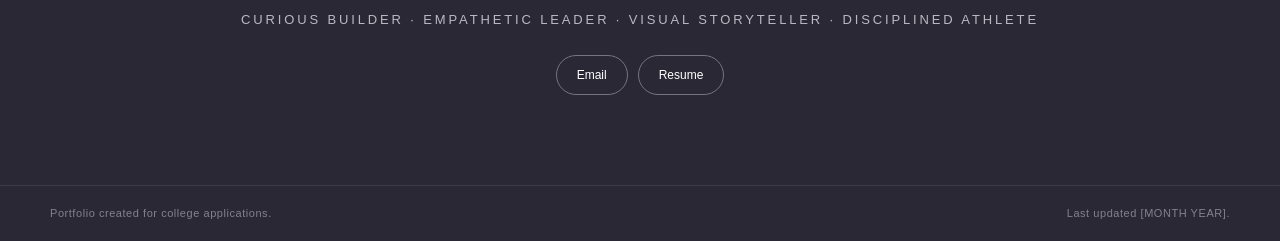
==== commit 5ae87094: "Improve portfolio branding and media" ====
--- a/leadership.html
+++ b/leadership.html
@@ -1,11 +1,11 @@
-<!doctype html><html lang="en"><head><meta charset="UTF-8"><meta name="viewport" content="width=device-width,initial-scale=1"><title>Leadership — Eleanor Zhang</title><meta name="description" content="Leadership experiences of Eleanor Zhang."><link rel="stylesheet" href="./style.css"><script src="./script.js" defer></script></head><body class="detail-page"><a class="skip-link" href="#detail-main">Skip to content</a>
+<!doctype html><html lang="en"><head><meta charset="UTF-8"><meta name="viewport" content="width=device-width,initial-scale=1"><title>Leadership — Eleanor Zhang</title><meta name="description" content="Leadership experiences of Eleanor Zhang."><link rel="icon" type="image/svg+xml" href="data:image/svg+xml,%3Csvg xmlns='http://www.w3.org/2000/svg' viewBox='0 0 64 64'%3E%3Crect width='64' height='64' rx='8' fill='%23ed5d95'/%3E%3Ctext x='32' y='41' text-anchor='middle' font-family='Georgia' font-size='30' fill='white'%3EE%3C/text%3E%3C/svg%3E"><link rel="stylesheet" href="./style.css"><script src="./script.js" defer></script></head><body class="detail-page"><a class="skip-link" href="#detail-main">Skip to content</a>
 <header class="site-header" data-header><a class="wordmark" href="./index.html#hero">Eleanor</a><button class="menu-toggle" type="button" aria-expanded="false" aria-controls="primary-nav"><span></span><span></span><span></span><span class="sr-only">Open menu</span></button><nav id="primary-nav" class="primary-nav"><a class="nav-link" href="./index.html#home">Home</a><a class="nav-link" href="./index.html#ventures">Ventures</a><a class="nav-link" href="./index.html#leadership">Leadership</a><a class="nav-link" href="./index.html#visual">Visual</a><a class="nav-link" href="./index.html#sports">Sports</a></nav></header>
 <main id="detail-main"><header class="detail-hero"><p class="chapter-no">03 / LEADERSHIP</p><h1>Responsibility,<br>practiced.</h1><p>Roles understood through people, daily work, difficult conversations, and the responsibility to follow through.</p><nav class="detail-toc"><a href="#head-prefect">Head Prefect</a><a href="#head-ambassador">Head Ambassador</a><a href="#writing-center-tutor">Writing Center Tutor</a><a href="#calligraphy-club">Calligraphy Club</a><a href="#assistance-coach">Assistance Coach</a><a href="#volunteer-teaching">Volunteer Teaching</a><a href="#cooking-club">Cooking Club</a></nav></header><div class="detail-content">
-<article id="head-prefect" class="detail-module"><header class="detail-module-header"><div><p class="sub-label">03.01 / Leadership</p><h2>Head Prefect</h2></div><div class="detail-module-copy"><p>[WHAT THE ROLE MEANT, WHAT YOU HANDLED, WHAT CHANGED, AND WHAT YOU LEARNED.]</p><div class="resource-links"><a href="#">Student Representative Speech</a><a href="#">Leadership PDF</a></div></div></header><div class="detail-media-grid"><div class="media-carousel" data-carousel><div class="slides"><figure class="slide is-active"><button class="zoom"><img src="./assets/leadership/Head Prefect/Head Prefect.jpg" alt="Head Prefect at a school event" loading="lazy"></button><figcaption>School community · [YEAR]</figcaption></figure><figure class="slide"><button class="zoom"><img src="./assets/leadership/Head Prefect/Head Prefect.jpg" alt="Head Prefect speaking" loading="lazy"></button><figcaption>Student address · [YEAR]</figcaption></figure></div><button class="carousel-prev">←</button><button class="carousel-next">→</button><p class="carousel-count">1 / 2</p></div><div class="video-placeholder"><span>VIDEO</span><strong>Representative Speech</strong><small>Full version</small></div></div></article>
-<article id="head-ambassador" class="detail-module"><header class="detail-module-header"><div><p class="sub-label">03.02 / Leadership</p><h2>Head Ambassador</h2></div><div class="detail-module-copy"><p>[HOW YOU WELCOMED, REPRESENTED, OR CONNECTED PEOPLE.]</p><div class="resource-links"><a href="#">Club promotional speech</a><a href="#">Program PDF</a></div></div></header><div class="video-placeholder"><span>VIDEO</span><strong>Club Promotional Speech</strong><small>Add full video.</small></div></article>
+<article id="head-prefect" class="detail-module"><header class="detail-module-header"><div><p class="sub-label">03.01 / Leadership</p><h2>Head Prefect</h2></div><div class="detail-module-copy"><p>[WHAT THE ROLE MEANT, WHAT YOU HANDLED, WHAT CHANGED, AND WHAT YOU LEARNED.]</p><div class="resource-links"><a href="#">Student Representative Speech</a><a href="#">Leadership PDF</a></div></div></header><div class="detail-media-grid"><div class="media-carousel" data-carousel><div class="slides"><figure class="slide is-active"><button class="zoom"><img src="./assets/leadership/Head Prefect/Head Prefect.jpg" alt="Head Prefect at a school event" loading="lazy"></button><figcaption>School community · [YEAR]</figcaption></figure><figure class="slide"><button class="zoom"><img src="./assets/home/student-representative-highlights/Student Representative Speech-cover.jpg" alt="Head Prefect speaking" loading="lazy"></button><figcaption>Student address · [YEAR]</figcaption></figure></div><button class="carousel-prev">←</button><button class="carousel-next">→</button><p class="carousel-count">1 / 2</p></div><button class="zoom placeholder-image"><img src="./assets/home/student-representative-highlights/student-representative-highlights-cover.jpg" alt="Representative speech" loading="lazy"></button></div></article>
+<article id="head-ambassador" class="detail-module"><header class="detail-module-header"><div><p class="sub-label">03.02 / Leadership</p><h2>Head Ambassador</h2></div><div class="detail-module-copy"><p>[HOW YOU WELCOMED, REPRESENTED, OR CONNECTED PEOPLE.]</p><div class="resource-links"><a href="#">Club promotional speech</a><a href="#">Program PDF</a></div></div></header><button class="zoom placeholder-image"><img src="./assets/leadership/Head Prefect/Head Prefect.jpg" alt="Head Ambassador speaking to the school community" loading="lazy"></button></article>
 <article id="writing-center-tutor" class="detail-module"><header class="detail-module-header"><div><p class="sub-label">03.03 / Leadership</p><h2>Writing Center Tutor</h2></div><div class="detail-module-copy"><p>[A STORY ABOUT LISTENING, FEEDBACK, AND HELPING ANOTHER WRITER.]</p><div class="resource-links"><a href="#">Tutoring reflection</a><a href="#">Writing sample PDF</a></div></div></header><button class="zoom" style="height:min(60vw,600px)"><img src="./assets/leadership/Writing Center Tutor/Writing Center Tutor1.jpg" alt="Writing Center tutoring session" loading="lazy"></button></article>
 <article id="calligraphy-club" class="detail-module"><header class="detail-module-header"><div><p class="sub-label">03.04 / Leadership</p><h2>Calligraphy Club</h2></div><div class="detail-module-copy"><p>[HOW THE CLUB WAS ORGANIZED AND WHAT MEMBERS MADE TOGETHER.]</p><div class="resource-links"><a href="#">Club article</a><a href="#">Portfolio PDF</a></div></div></header><button class="zoom" style="height:min(60vw,600px)"><img src="./assets/leadership/Calligraphy Club/Calligraphy Club1.jpg" alt="Calligraphy Club work" loading="lazy"></button></article>
-<article id="assistance-coach" class="detail-module"><header class="detail-module-header"><div><p class="sub-label">03.05 / Leadership</p><h2>Assistance Coach</h2></div><div class="detail-module-copy"><p>[TEAM, RESPONSIBILITIES, AND HOW YOU SUPPORTED OTHERS' DEVELOPMENT.]</p><div class="resource-links"><a href="#">Coaching reflection</a></div></div></header><div class="video-placeholder"><span>MEDIA</span><strong>Assistance Coach</strong><small>Add training, team, and event media.</small></div></article>
+<article id="assistance-coach" class="detail-module"><header class="detail-module-header"><div><p class="sub-label">03.05 / Leadership</p><h2>Assistance Coach</h2></div><div class="detail-module-copy"><p>[TEAM, RESPONSIBILITIES, AND HOW YOU SUPPORTED OTHERS' DEVELOPMENT.]</p><div class="resource-links"><a href="#">Coaching reflection</a></div></div></header><button class="zoom placeholder-image"><img src="./assets/sports/fgure skating/de9b5276e5a171a395276d2f3bd22322.jpg" alt="Assistance Coach training session" loading="lazy"></button></article>
 <article id="volunteer-teaching" class="detail-module"><header class="detail-module-header"><div><p class="sub-label">03.06 / Leadership</p><h2>Volunteer Teaching</h2></div><div class="detail-module-copy"><p>[WHAT YOU TAUGHT, HOW YOU ADAPTED, AND WHAT STUDENTS TAUGHT YOU.]</p><div class="resource-links"><a href="#">Teaching reflection</a><a href="#">Lesson PDF</a></div></div></header><button class="zoom" style="height:min(60vw,600px)"><img src="./assets/leadership/Volunteer Teaching/Volunteer Teaching1.jpg" alt="Volunteer teaching session" loading="lazy"></button></article>
-<article id="cooking-club" class="detail-module"><header class="detail-module-header"><div><p class="sub-label">03.07 / Leadership</p><h2>Cooking Club</h2></div><div class="detail-module-copy"><p>[A SPECIFIC STORY ABOUT FOOD, TEAMWORK, CULTURE, AND COMMUNITY.]</p><div class="resource-links"><a href="#">Club story</a><a href="#">Recipe PDF</a></div></div></header><div class="video-placeholder"><span>MEDIA</span><strong>Cooking Club</strong><small>Add event photographs or demonstration video.</small></div></article>
+<article id="cooking-club" class="detail-module"><header class="detail-module-header"><div><p class="sub-label">03.07 / Leadership</p><h2>Cooking Club</h2></div><div class="detail-module-copy"><p>[A SPECIFIC STORY ABOUT FOOD, TEAMWORK, CULTURE, AND COMMUNITY.]</p><div class="resource-links"><a href="#">Club story</a><a href="#">Recipe PDF</a></div></div></header><button class="zoom placeholder-image"><img src="./assets/ventures/Jingdezhen Health Bowl/bowls.png" alt="Cooking Club food presentation" loading="lazy"></button></article>
 </div></main><section class="closing"><p>[CLASS OF 2027]</p><h2>Eleanor Zhang</h2><p>Curious Builder · Empathetic Leader · Visual Storyteller · Disciplined Athlete</p><div><a href="mailto:[APPLICATION-EMAIL]">Email</a><a href="./assets/documents/resume.pdf">Resume</a></div></section><footer><span>Portfolio created for college applications.</span><span>Last updated [MONTH YEAR].</span></footer><dialog class="lightbox"><button class="lightbox-close">×</button><button class="lightbox-prev">←</button><figure><img src="" alt=""><figcaption></figcaption></figure><button class="lightbox-next">→</button></dialog></body></html>
--- a/style.css
+++ b/style.css
@@ -176,3 +176,36 @@
   box-shadow: 0 6px 18px -6px rgba(251, 233, 238, .9),
               0 6px 18px -6px rgba(226, 247, 247, .9);
 }
+
+/* Keep the full wordmark inside its header control at every viewport width. */
+.wordmark {
+  display: inline-flex;
+  align-items: center;
+  justify-content: center;
+  width: auto;
+  min-width: 44px;
+  max-width: min(42vw, 130px);
+  padding: 0 12px;
+  line-height: 1;
+  white-space: nowrap;
+  overflow: hidden;
+  text-overflow: ellipsis;
+}
+
+.placeholder-image {
+  display: block;
+  width: 100%;
+  min-height: 320px;
+  border: 0;
+  padding: 0;
+  background: #eee;
+  overflow: hidden;
+  cursor: zoom-in;
+}
+
+.placeholder-image img {
+  width: 100%;
+  height: 100%;
+  min-height: 320px;
+  object-fit: cover;
+}
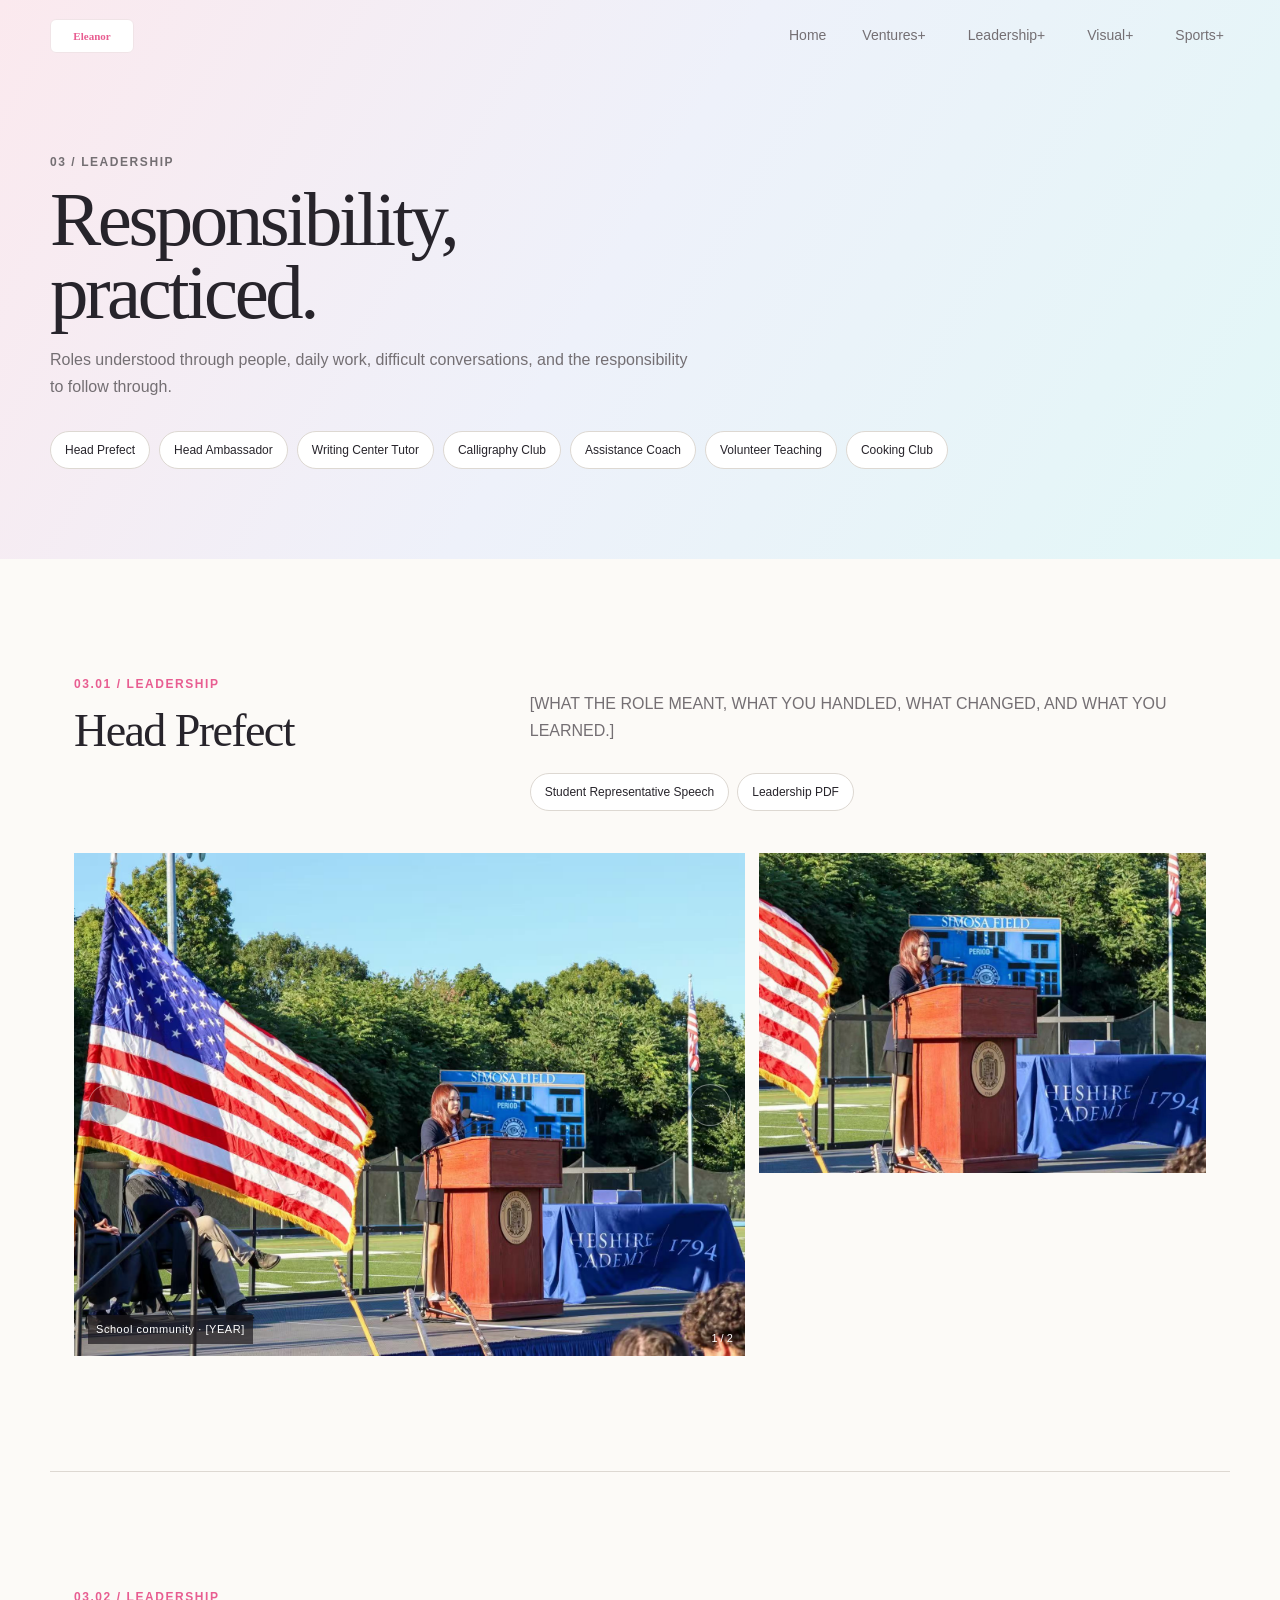
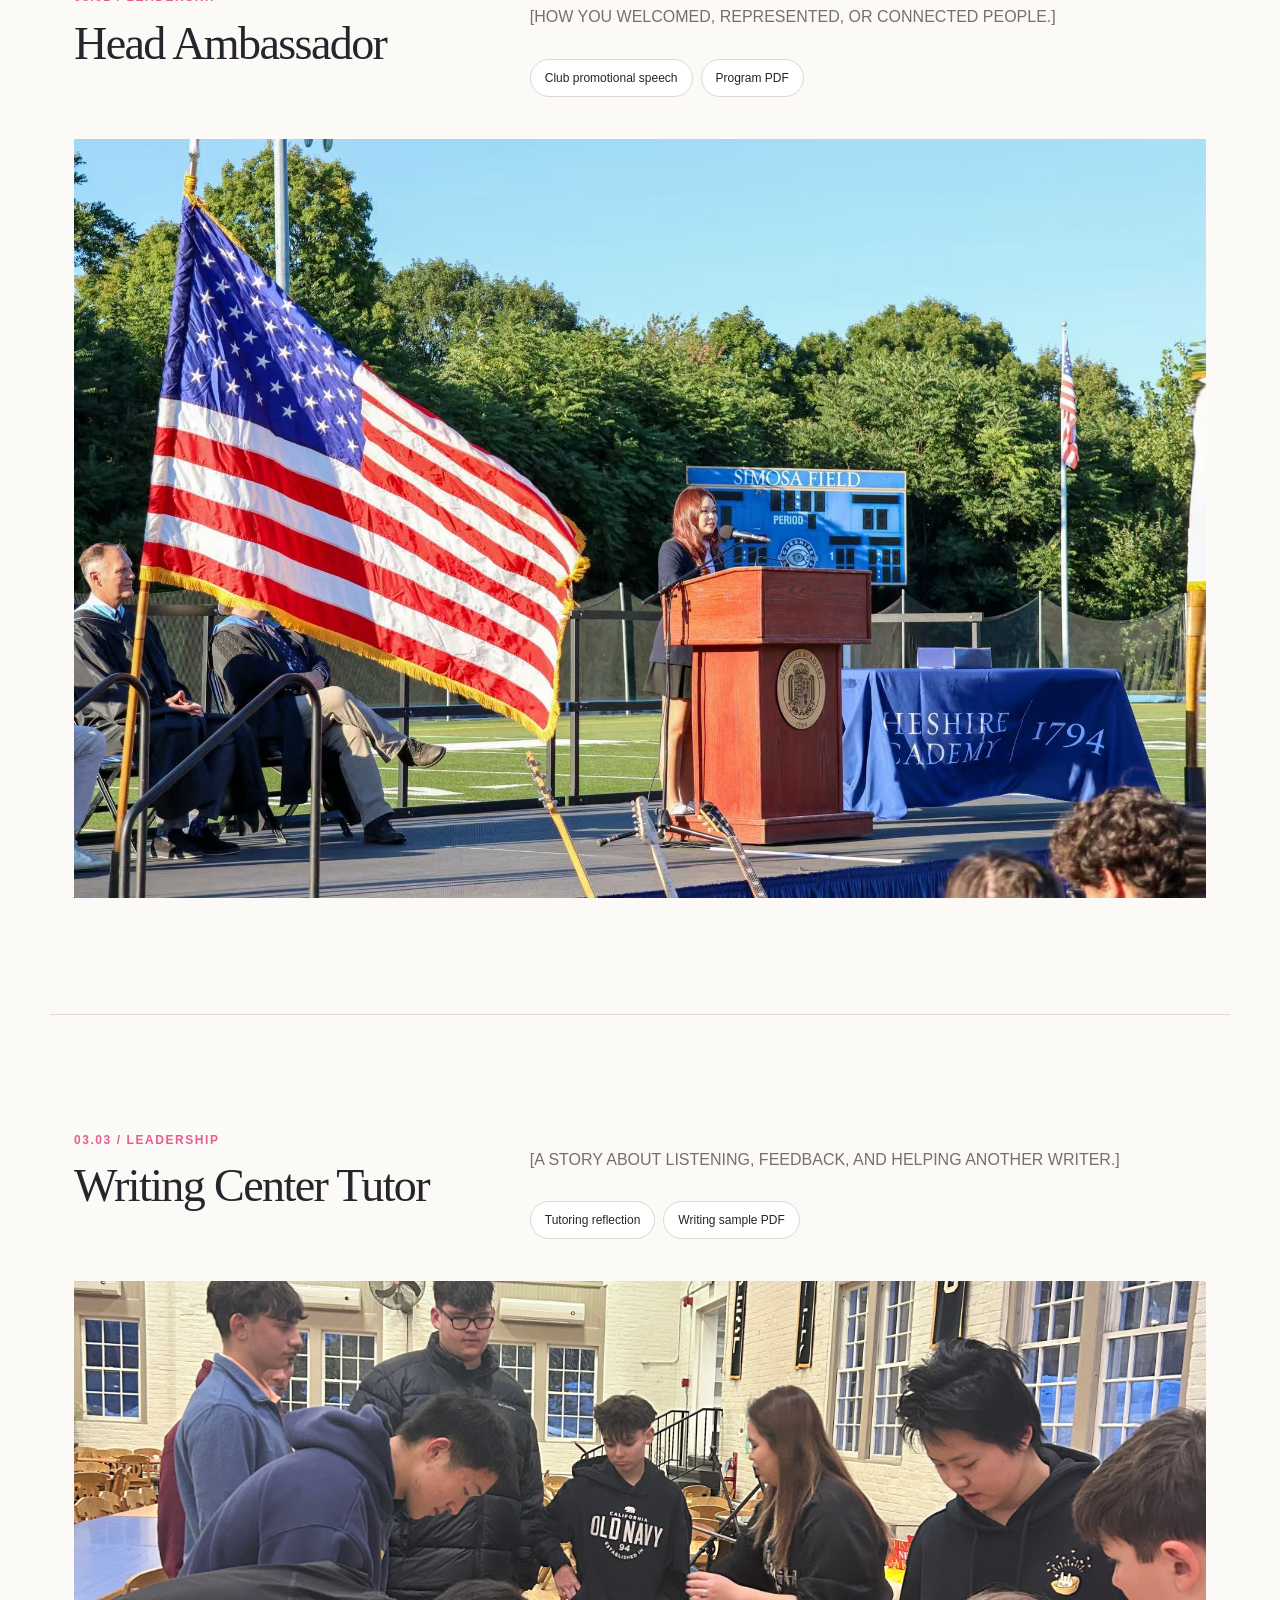
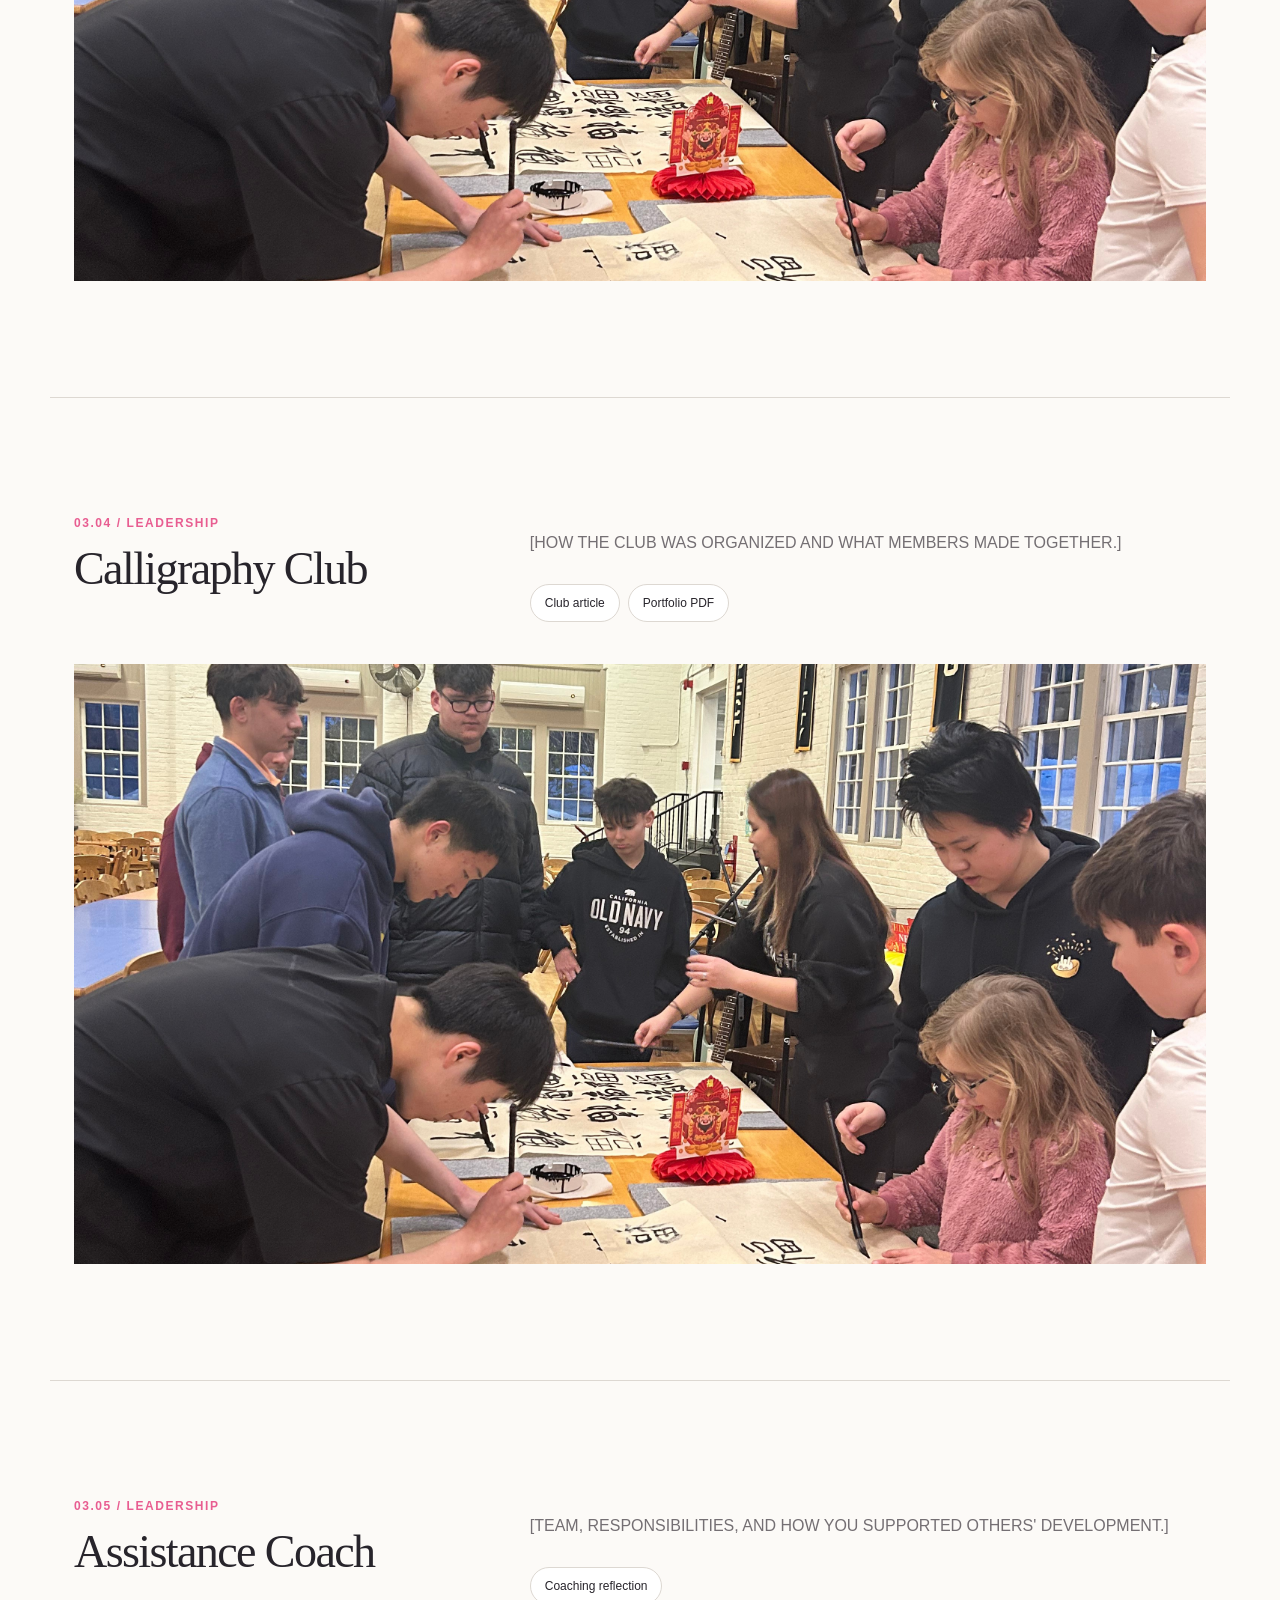
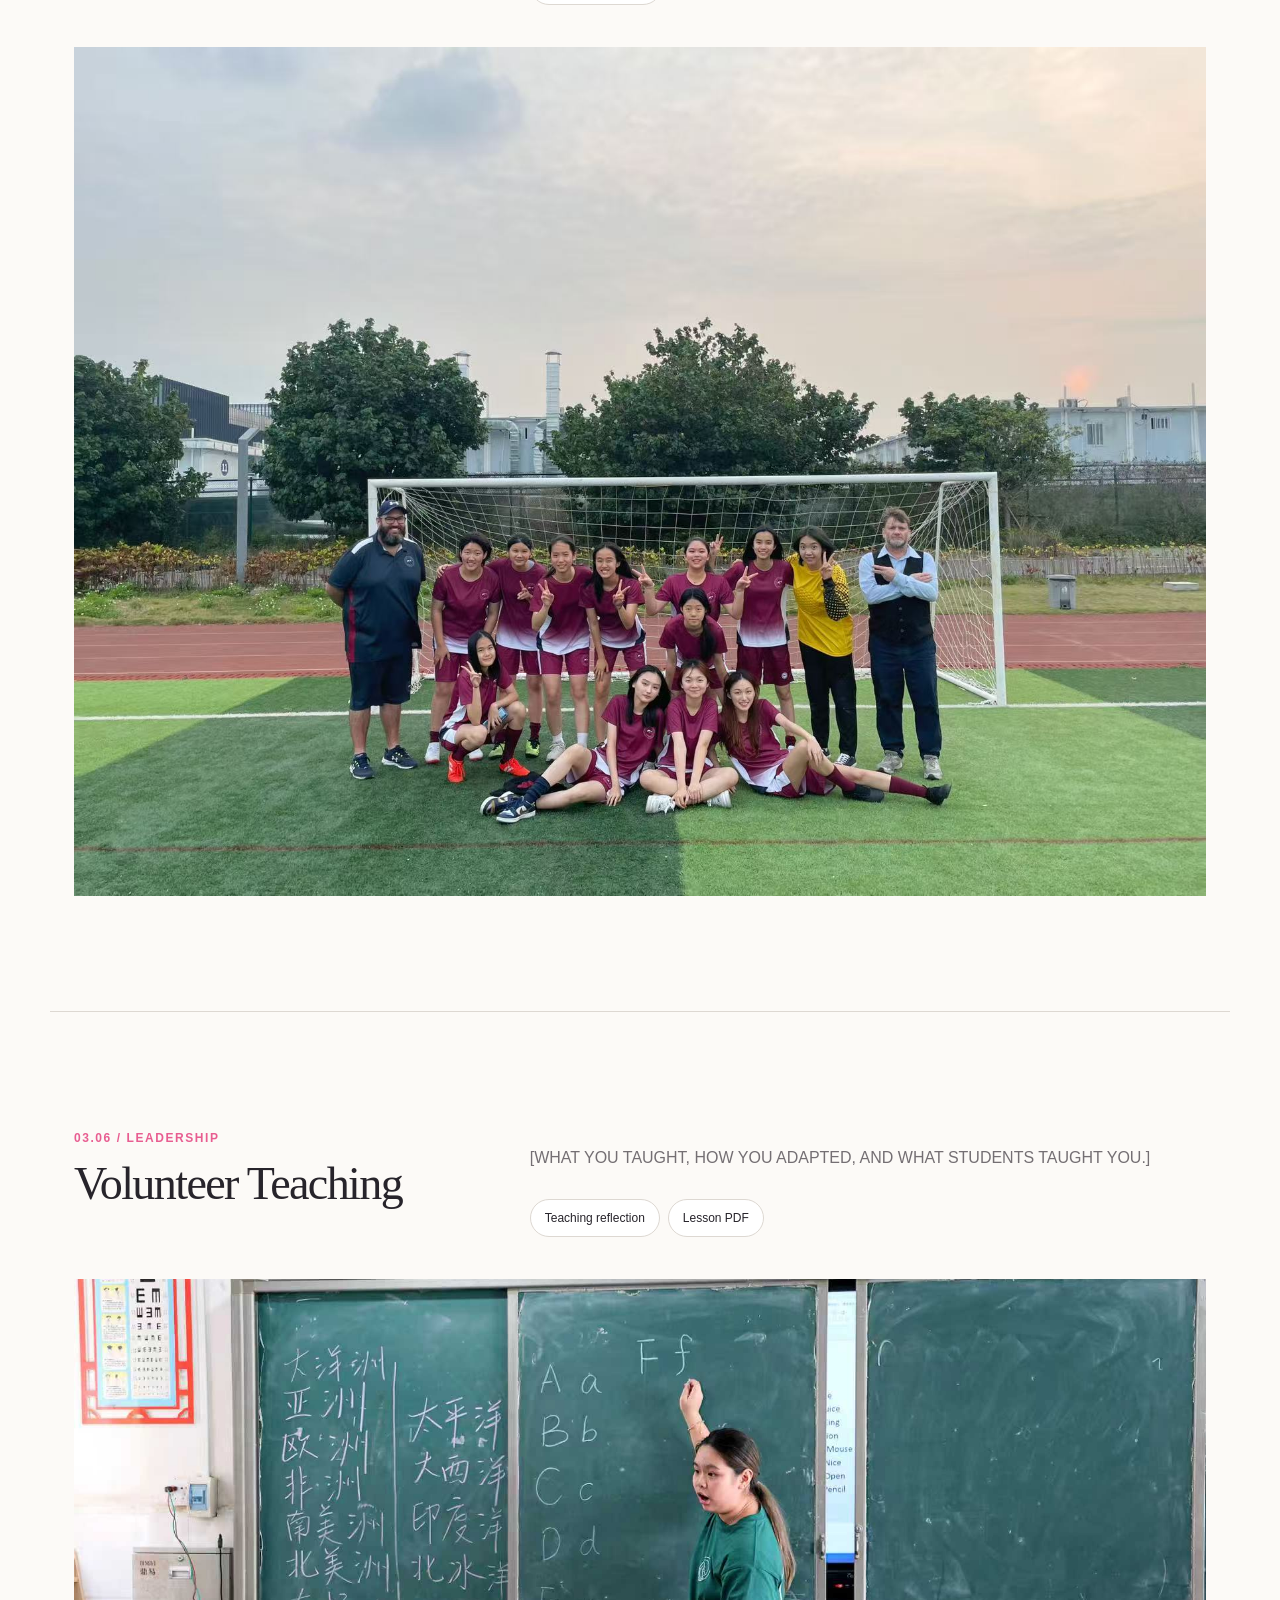
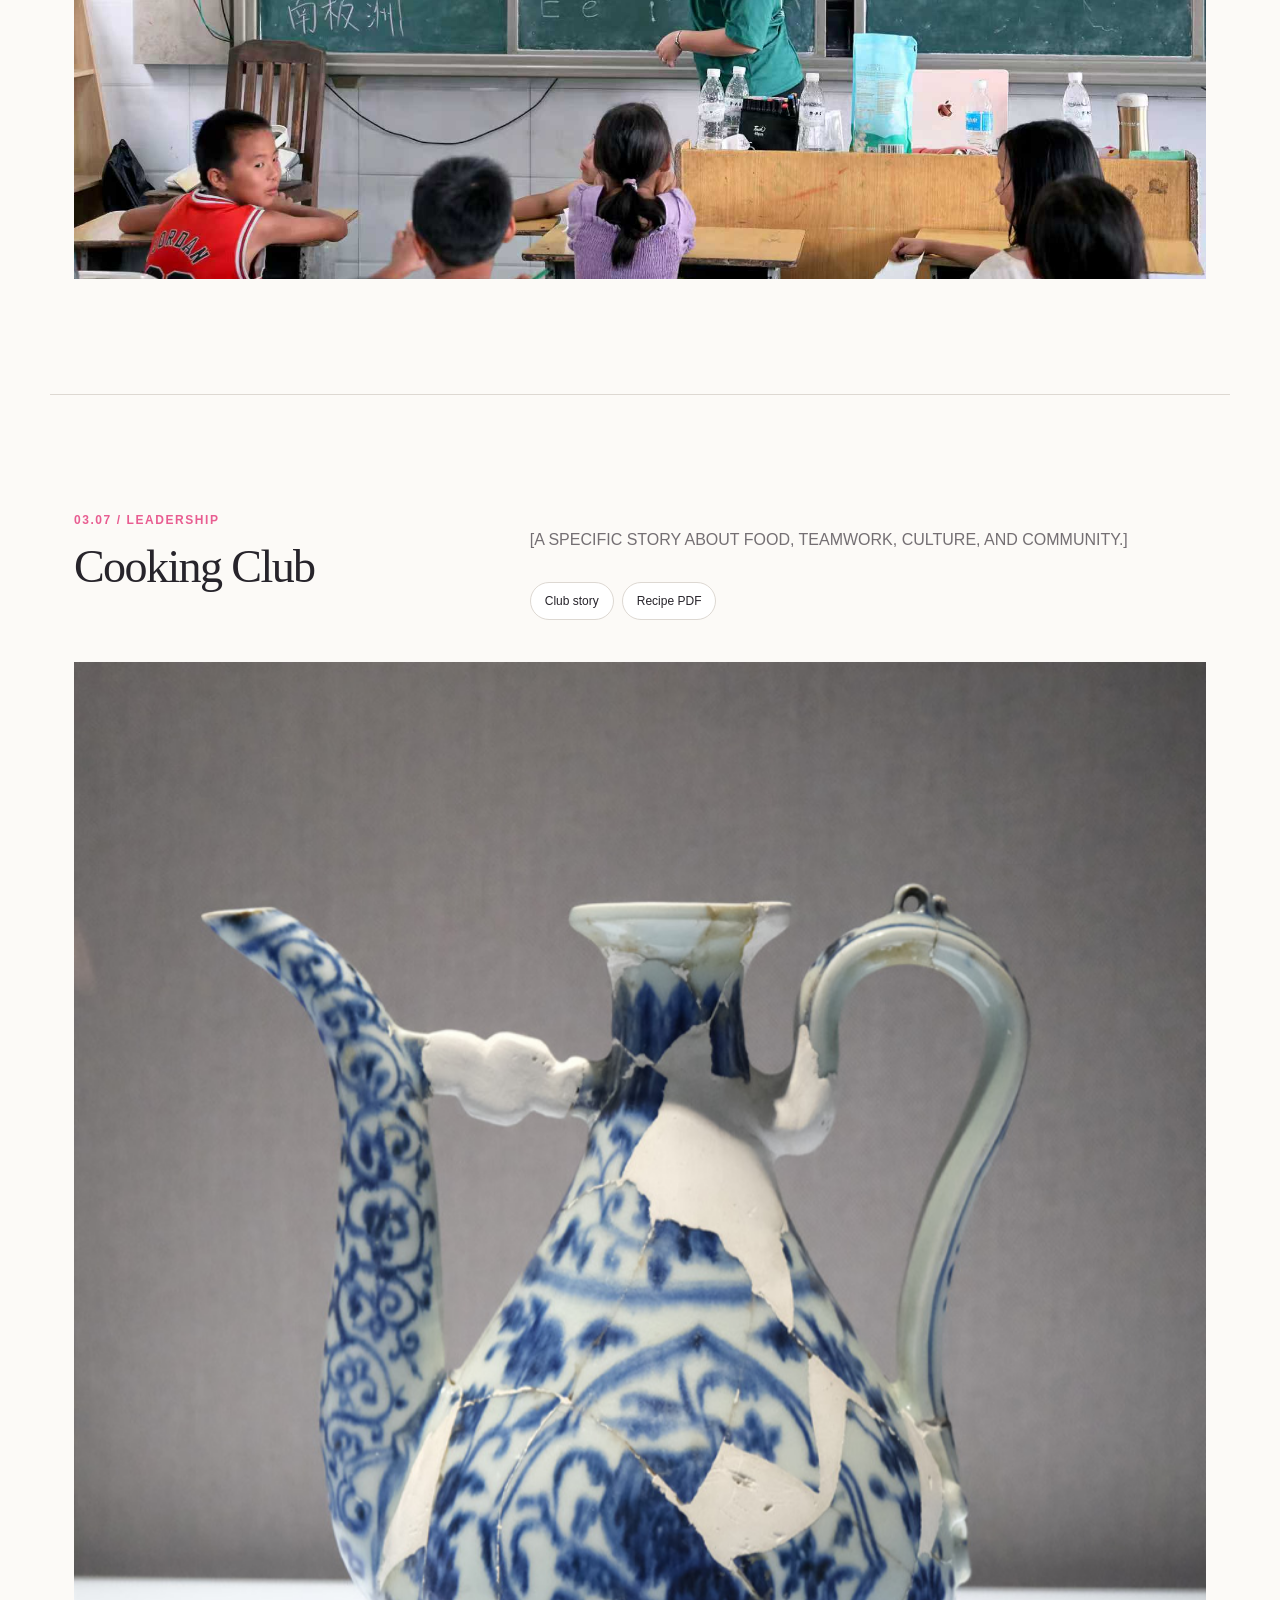
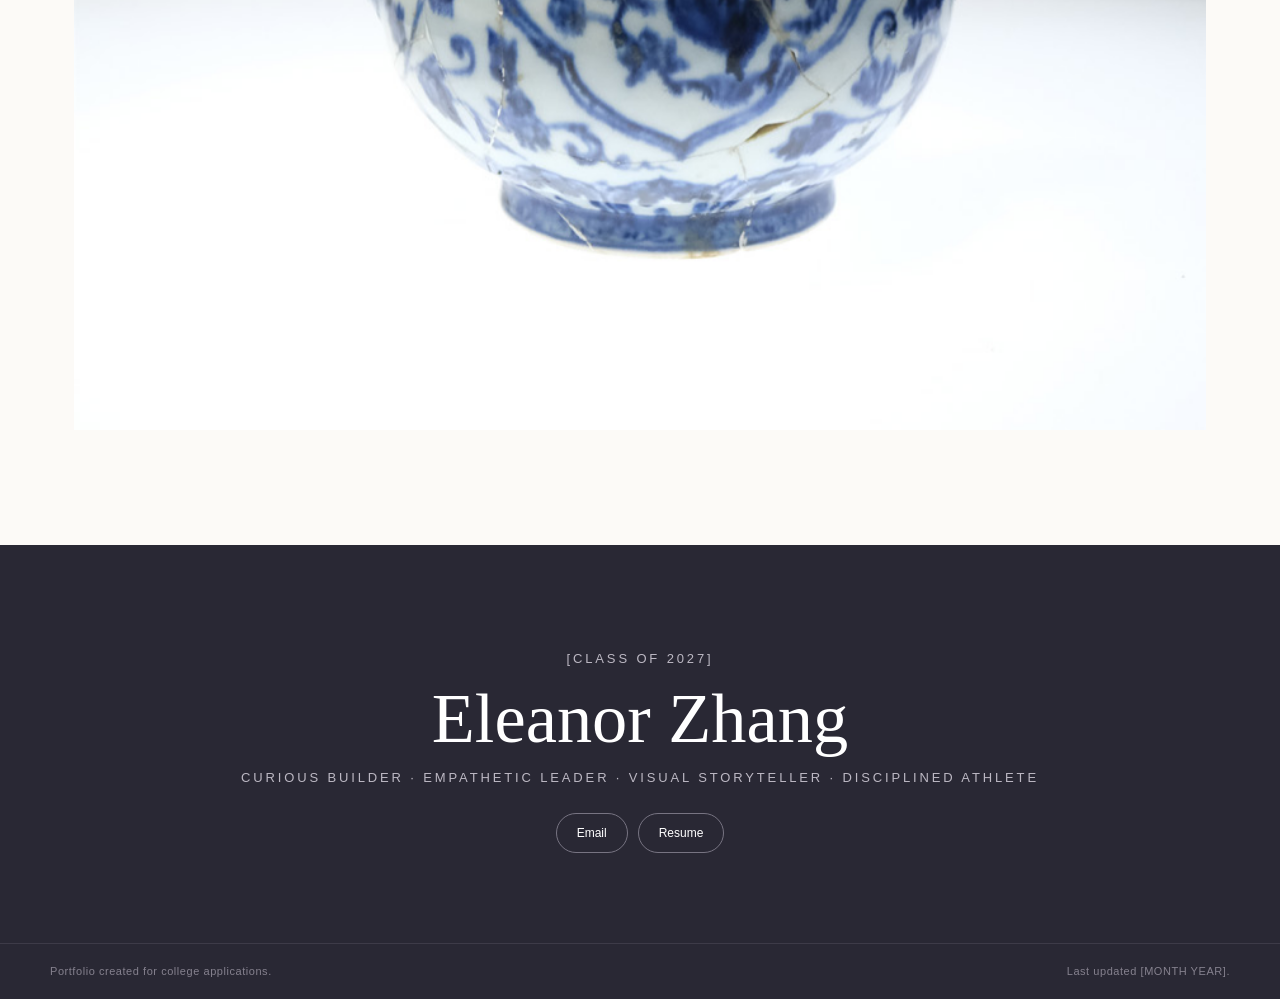
==== commit 253bcdb3: "Refine media sizing and header wordmark" ====
--- a/leadership.html
+++ b/leadership.html
@@ -5,7 +5,7 @@
 <article id="head-ambassador" class="detail-module"><header class="detail-module-header"><div><p class="sub-label">03.02 / Leadership</p><h2>Head Ambassador</h2></div><div class="detail-module-copy"><p>[HOW YOU WELCOMED, REPRESENTED, OR CONNECTED PEOPLE.]</p><div class="resource-links"><a href="#">Club promotional speech</a><a href="#">Program PDF</a></div></div></header><button class="zoom placeholder-image"><img src="./assets/leadership/Head Prefect/Head Prefect.jpg" alt="Head Ambassador speaking to the school community" loading="lazy"></button></article>
 <article id="writing-center-tutor" class="detail-module"><header class="detail-module-header"><div><p class="sub-label">03.03 / Leadership</p><h2>Writing Center Tutor</h2></div><div class="detail-module-copy"><p>[A STORY ABOUT LISTENING, FEEDBACK, AND HELPING ANOTHER WRITER.]</p><div class="resource-links"><a href="#">Tutoring reflection</a><a href="#">Writing sample PDF</a></div></div></header><button class="zoom" style="height:min(60vw,600px)"><img src="./assets/leadership/Writing Center Tutor/Writing Center Tutor1.jpg" alt="Writing Center tutoring session" loading="lazy"></button></article>
 <article id="calligraphy-club" class="detail-module"><header class="detail-module-header"><div><p class="sub-label">03.04 / Leadership</p><h2>Calligraphy Club</h2></div><div class="detail-module-copy"><p>[HOW THE CLUB WAS ORGANIZED AND WHAT MEMBERS MADE TOGETHER.]</p><div class="resource-links"><a href="#">Club article</a><a href="#">Portfolio PDF</a></div></div></header><button class="zoom" style="height:min(60vw,600px)"><img src="./assets/leadership/Calligraphy Club/Calligraphy Club1.jpg" alt="Calligraphy Club work" loading="lazy"></button></article>
-<article id="assistance-coach" class="detail-module"><header class="detail-module-header"><div><p class="sub-label">03.05 / Leadership</p><h2>Assistance Coach</h2></div><div class="detail-module-copy"><p>[TEAM, RESPONSIBILITIES, AND HOW YOU SUPPORTED OTHERS' DEVELOPMENT.]</p><div class="resource-links"><a href="#">Coaching reflection</a></div></div></header><button class="zoom placeholder-image"><img src="./assets/sports/fgure skating/de9b5276e5a171a395276d2f3bd22322.jpg" alt="Assistance Coach training session" loading="lazy"></button></article>
+<article id="assistance-coach" class="detail-module"><header class="detail-module-header"><div><p class="sub-label">03.05 / Leadership</p><h2>Assistance Coach</h2></div><div class="detail-module-copy"><p>[TEAM, RESPONSIBILITIES, AND HOW YOU SUPPORTED OTHERS' DEVELOPMENT.]</p><div class="resource-links"><a href="#">Coaching reflection</a></div></div></header><button class="zoom placeholder-image"><img src="./assets/sports/soccer/8609057e1944b80dc074584abcbfc604.jpg" alt="Assistance Coach training session" loading="lazy"></button></article>
 <article id="volunteer-teaching" class="detail-module"><header class="detail-module-header"><div><p class="sub-label">03.06 / Leadership</p><h2>Volunteer Teaching</h2></div><div class="detail-module-copy"><p>[WHAT YOU TAUGHT, HOW YOU ADAPTED, AND WHAT STUDENTS TAUGHT YOU.]</p><div class="resource-links"><a href="#">Teaching reflection</a><a href="#">Lesson PDF</a></div></div></header><button class="zoom" style="height:min(60vw,600px)"><img src="./assets/leadership/Volunteer Teaching/Volunteer Teaching1.jpg" alt="Volunteer teaching session" loading="lazy"></button></article>
 <article id="cooking-club" class="detail-module"><header class="detail-module-header"><div><p class="sub-label">03.07 / Leadership</p><h2>Cooking Club</h2></div><div class="detail-module-copy"><p>[A SPECIFIC STORY ABOUT FOOD, TEAMWORK, CULTURE, AND COMMUNITY.]</p><div class="resource-links"><a href="#">Club story</a><a href="#">Recipe PDF</a></div></div></header><button class="zoom placeholder-image"><img src="./assets/ventures/Jingdezhen Health Bowl/bowls.png" alt="Cooking Club food presentation" loading="lazy"></button></article>
 </div></main><section class="closing"><p>[CLASS OF 2027]</p><h2>Eleanor Zhang</h2><p>Curious Builder · Empathetic Leader · Visual Storyteller · Disciplined Athlete</p><div><a href="mailto:[APPLICATION-EMAIL]">Email</a><a href="./assets/documents/resume.pdf">Resume</a></div></section><footer><span>Portfolio created for college applications.</span><span>Last updated [MONTH YEAR].</span></footer><dialog class="lightbox"><button class="lightbox-close">×</button><button class="lightbox-prev">←</button><figure><img src="" alt=""><figcaption></figcaption></figure><button class="lightbox-next">→</button></dialog></body></html>
--- a/style.css
+++ b/style.css
@@ -209,3 +209,39 @@
   min-height: 320px;
   object-fit: cover;
 }
+
+/* The full name needs a stable flex basis so the navigation cannot squeeze it. */
+.site-header > .wordmark {
+  flex: 0 0 84px;
+  width: 84px;
+  min-width: 84px;
+  max-width: 84px;
+  padding: 0 10px;
+  overflow: visible;
+  text-overflow: clip;
+}
+
+/* Marketing imagery is editorial support, not a full-bleed hero. */
+#marketing-intern > .placeholder-image {
+  width: min(100%, 920px);
+  height: auto;
+  min-height: 0;
+  aspect-ratio: 16 / 9;
+  margin: 28px auto 0;
+  border-radius: 10px;
+}
+
+#marketing-intern > .placeholder-image img {
+  min-height: 0;
+  aspect-ratio: 16 / 9;
+  object-fit: cover;
+}
+
+@media (max-width: 767px) {
+  .site-header > .wordmark {
+    flex-basis: 78px;
+    width: 78px;
+    min-width: 78px;
+    max-width: 78px;
+  }
+}
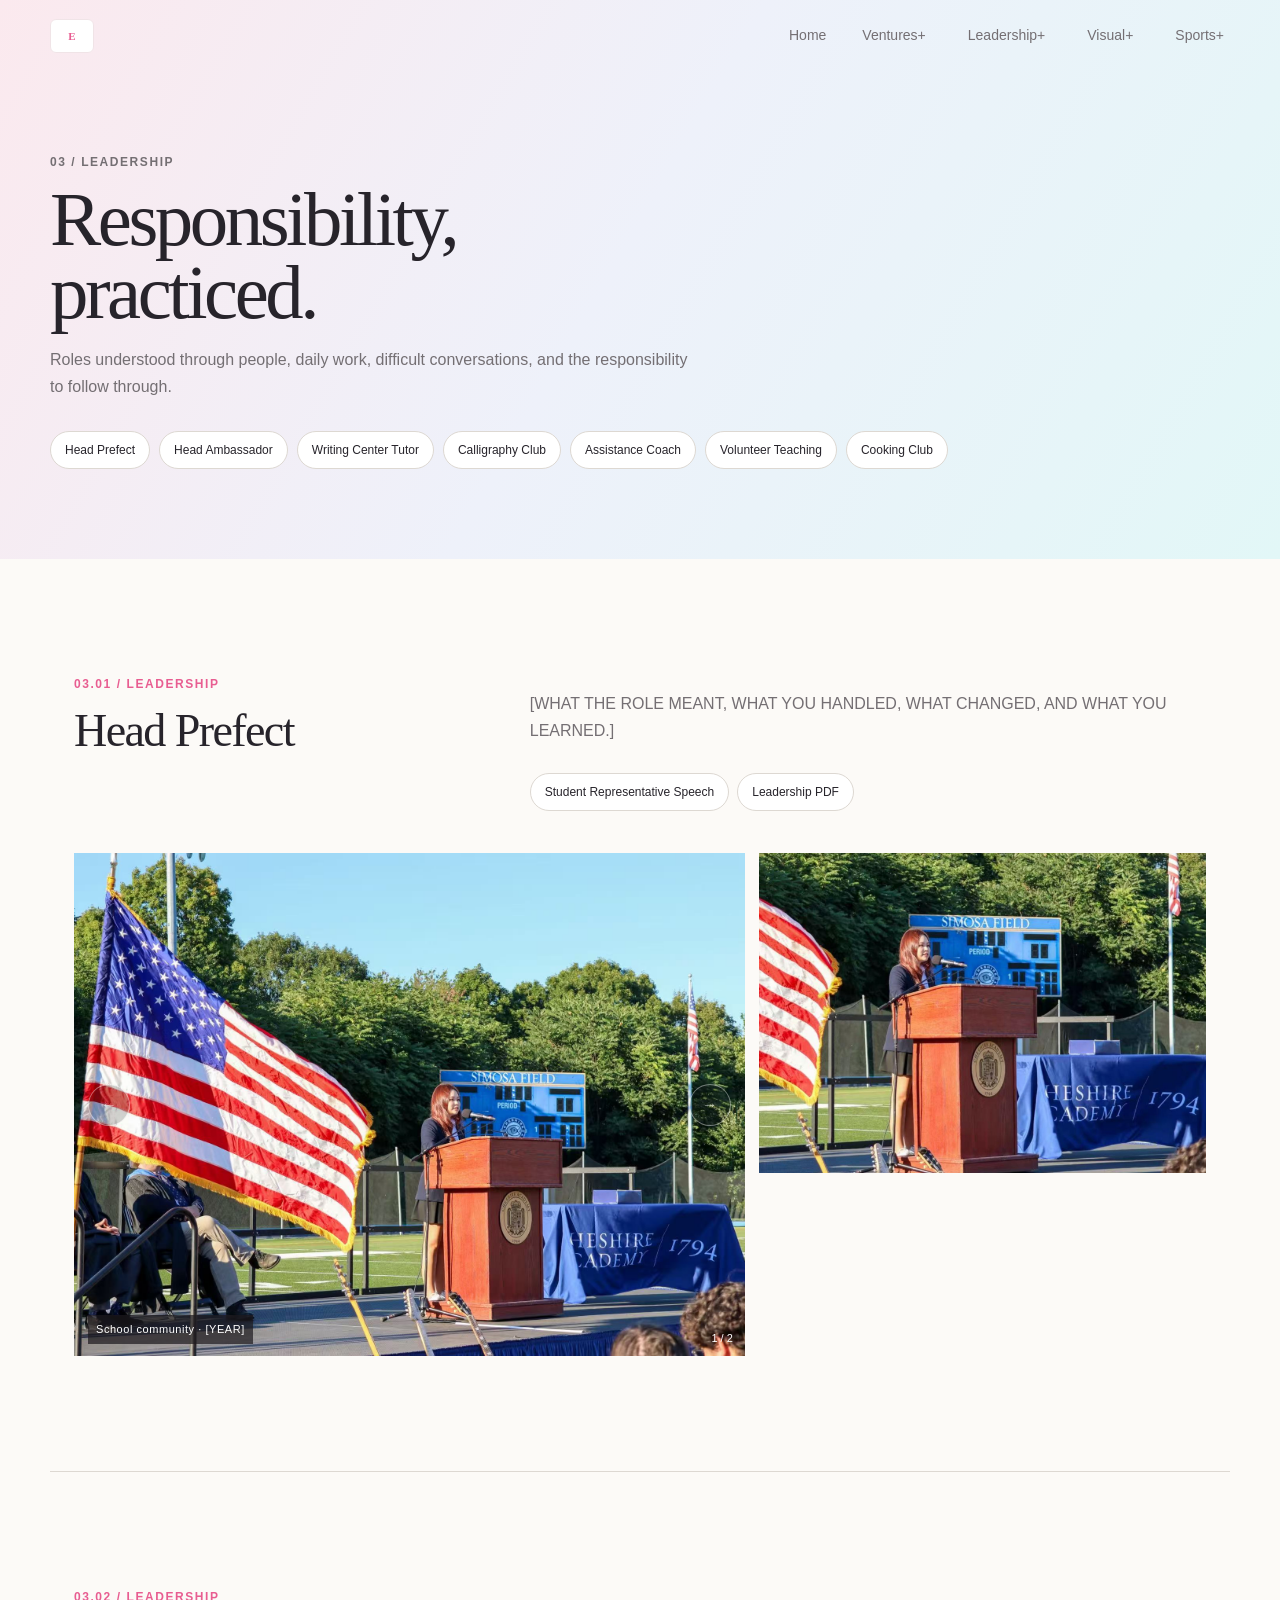
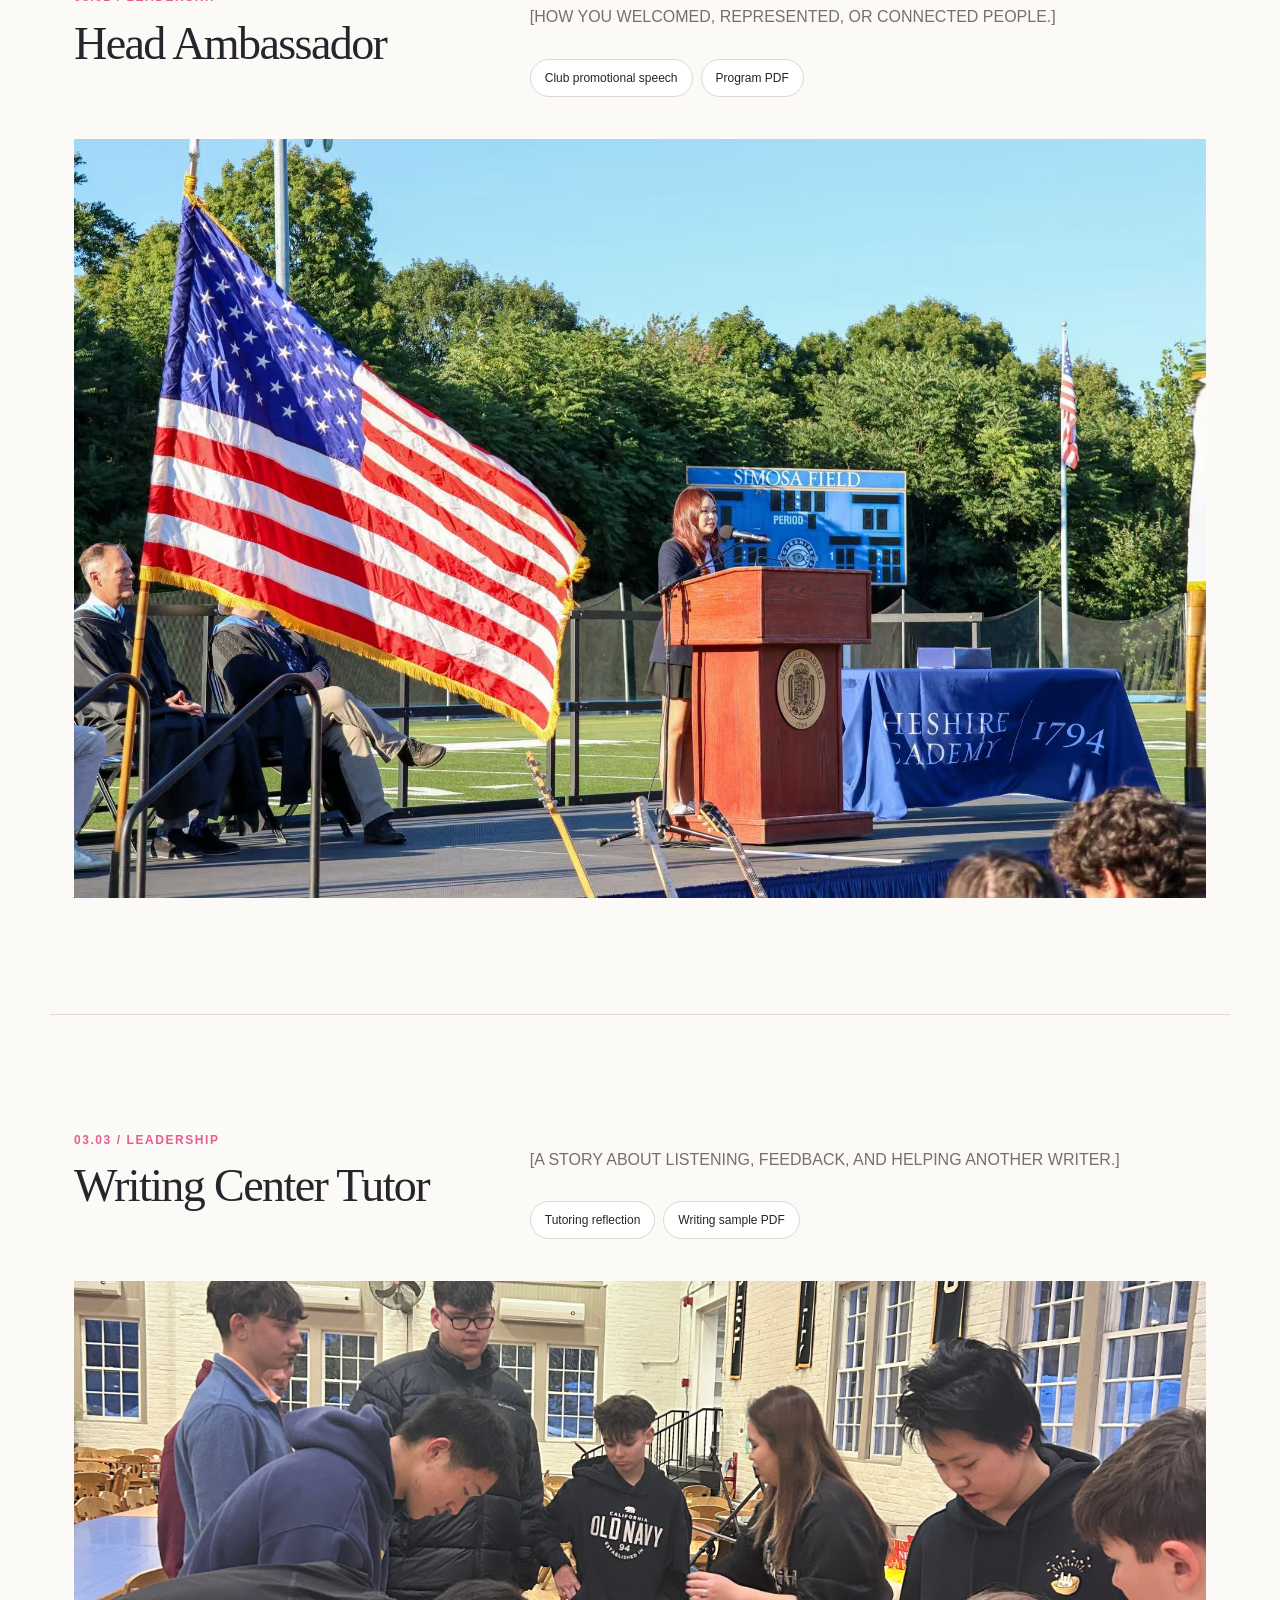
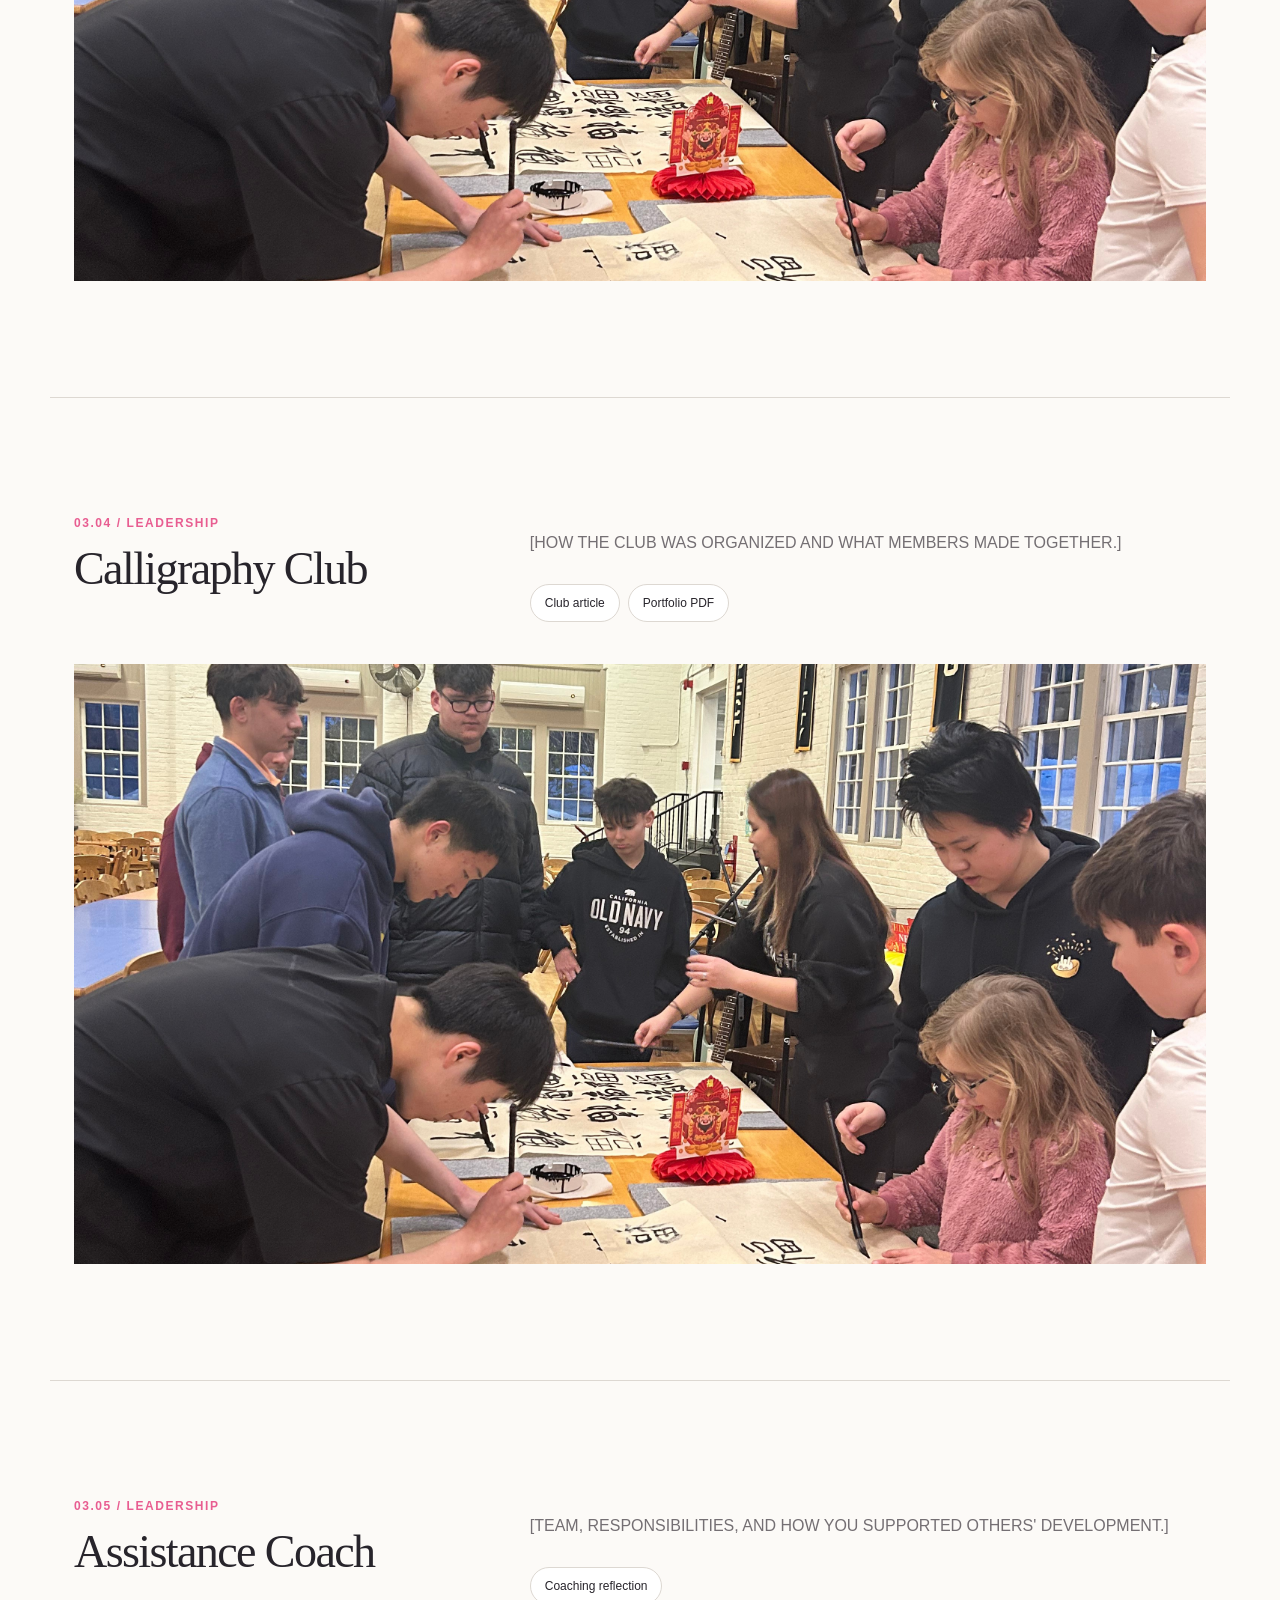
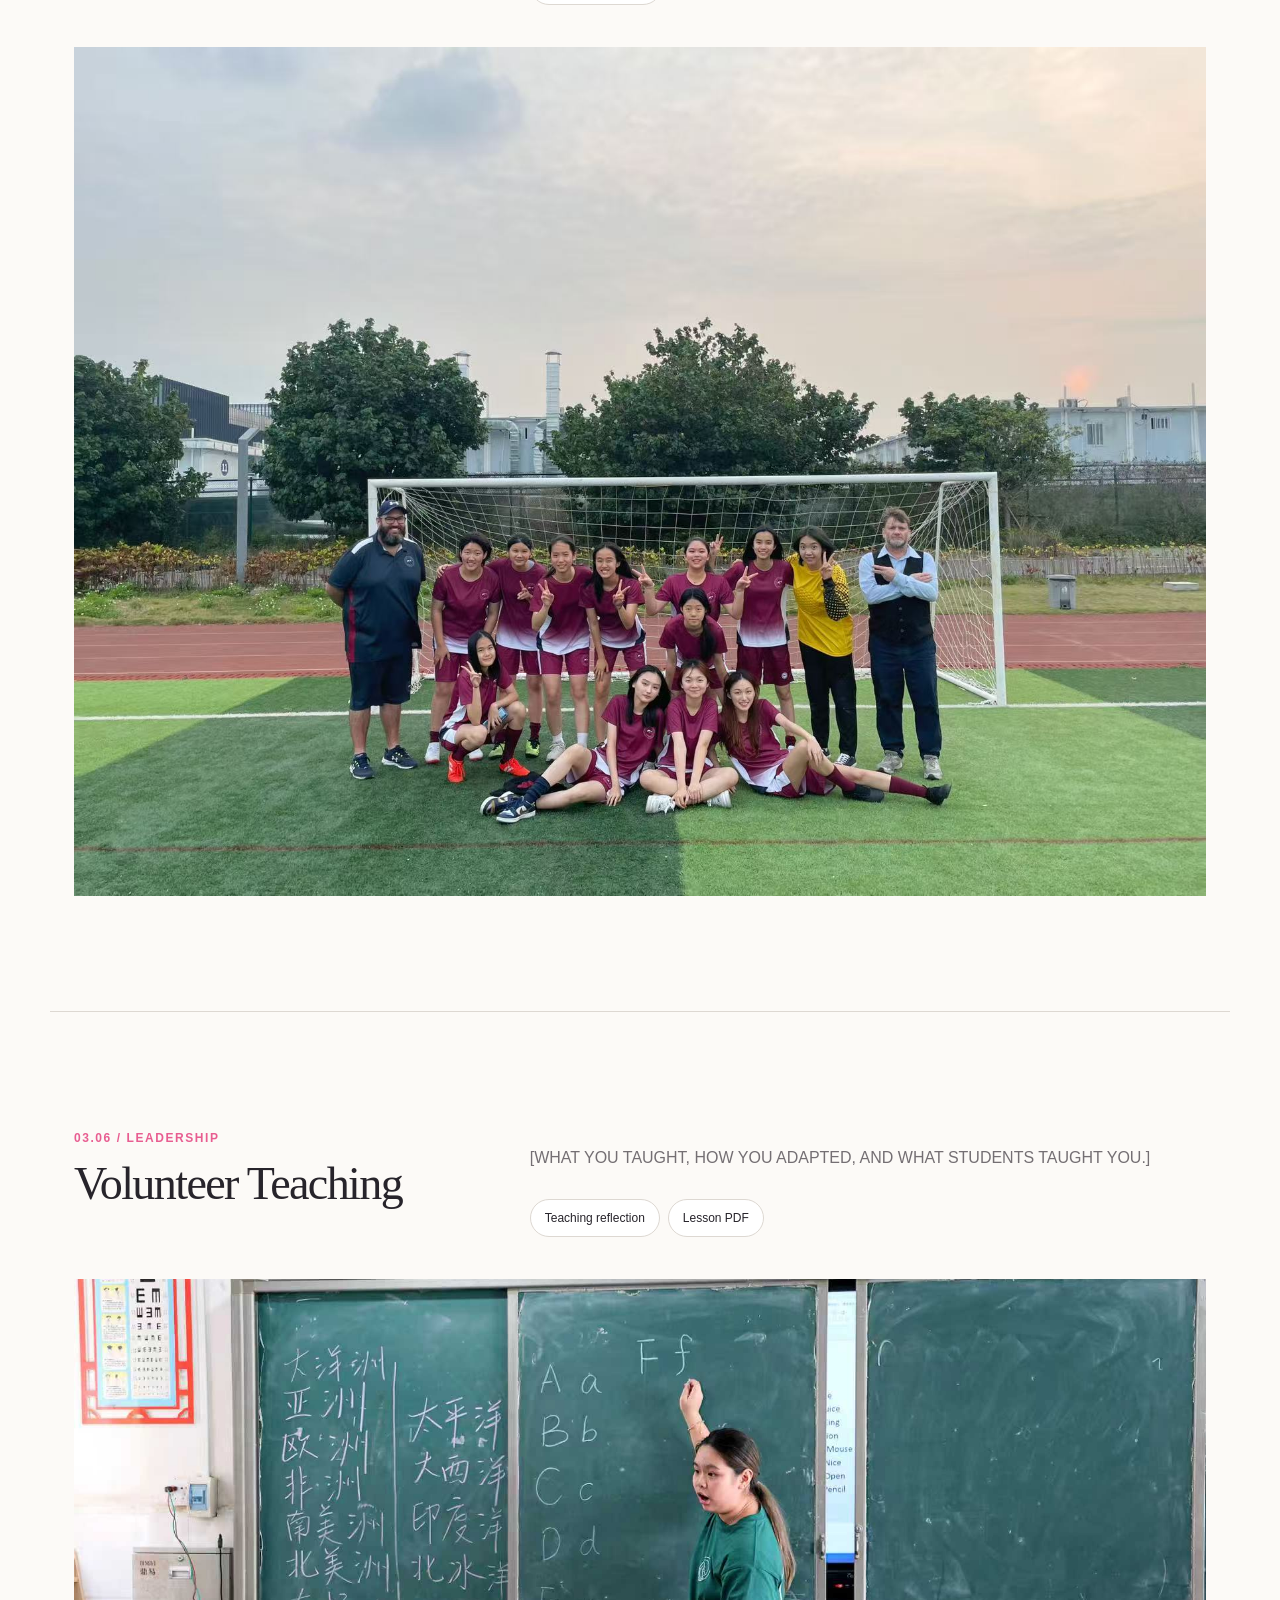
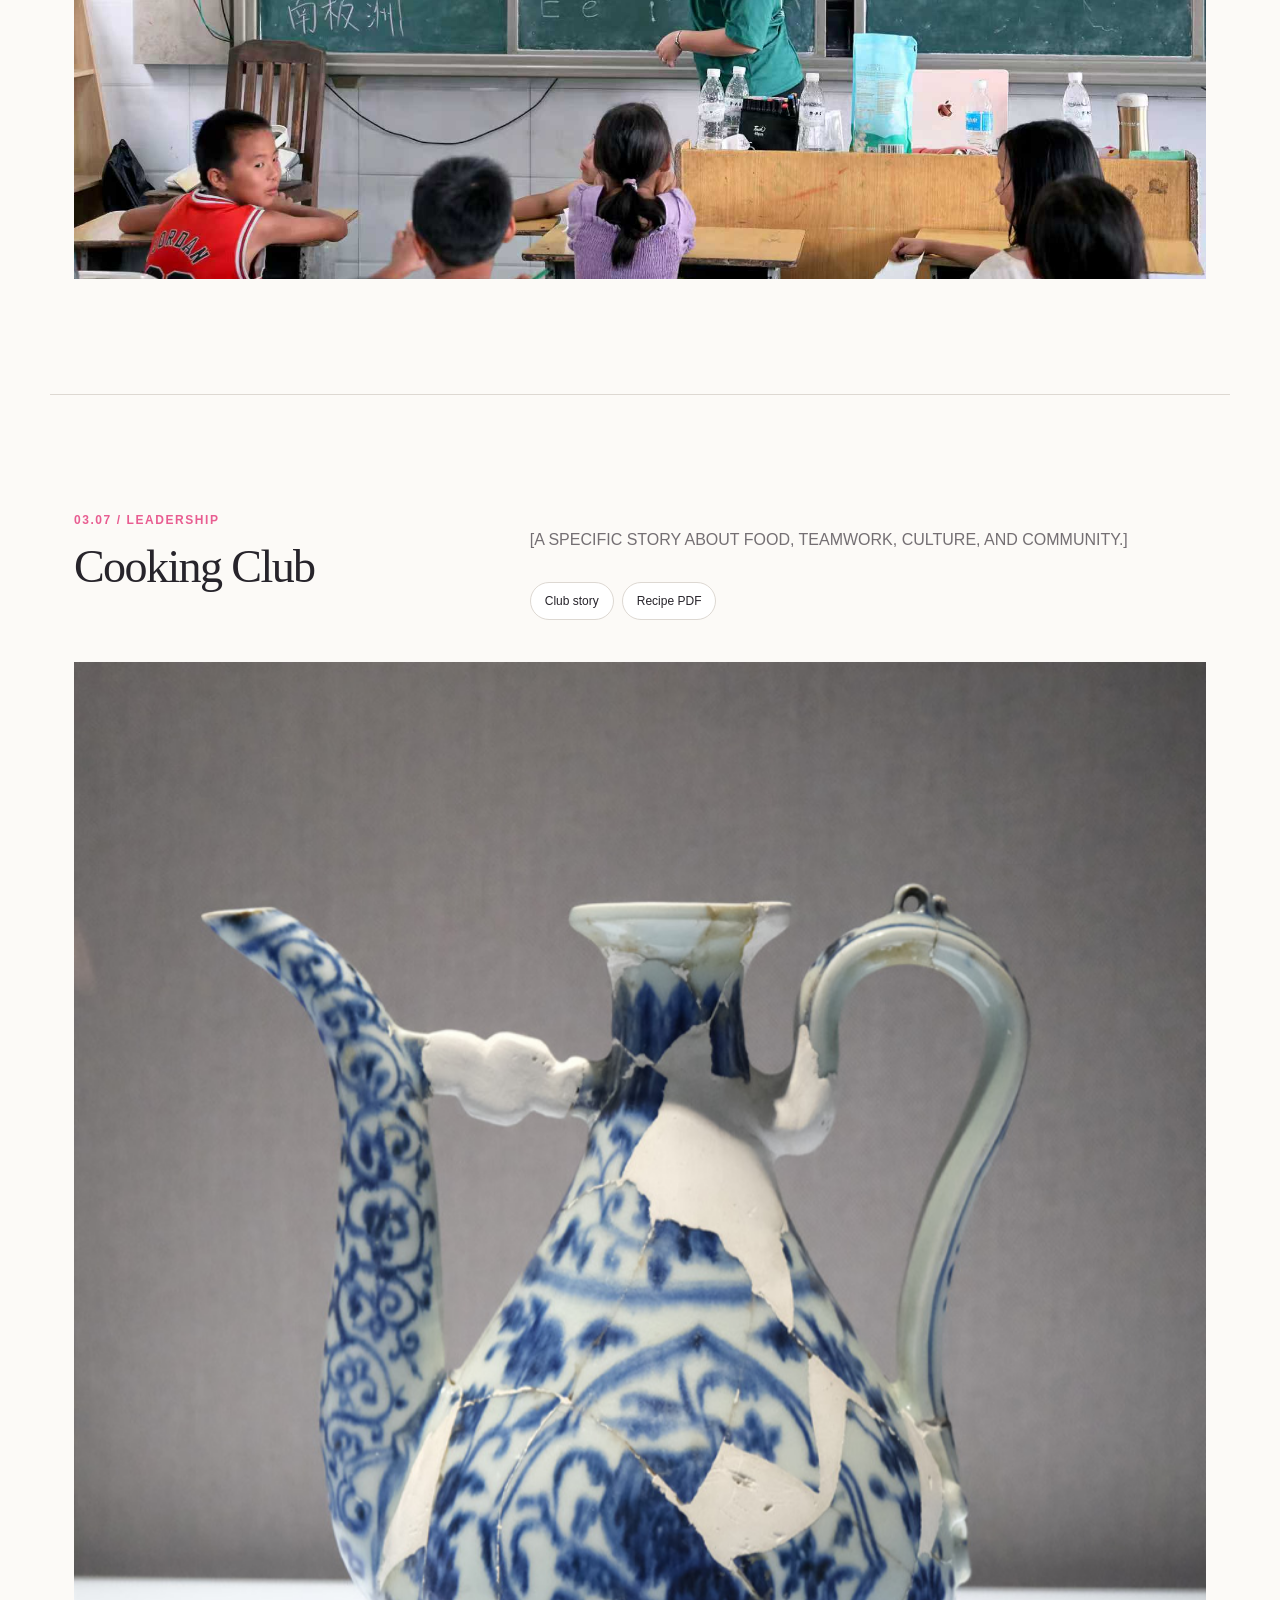
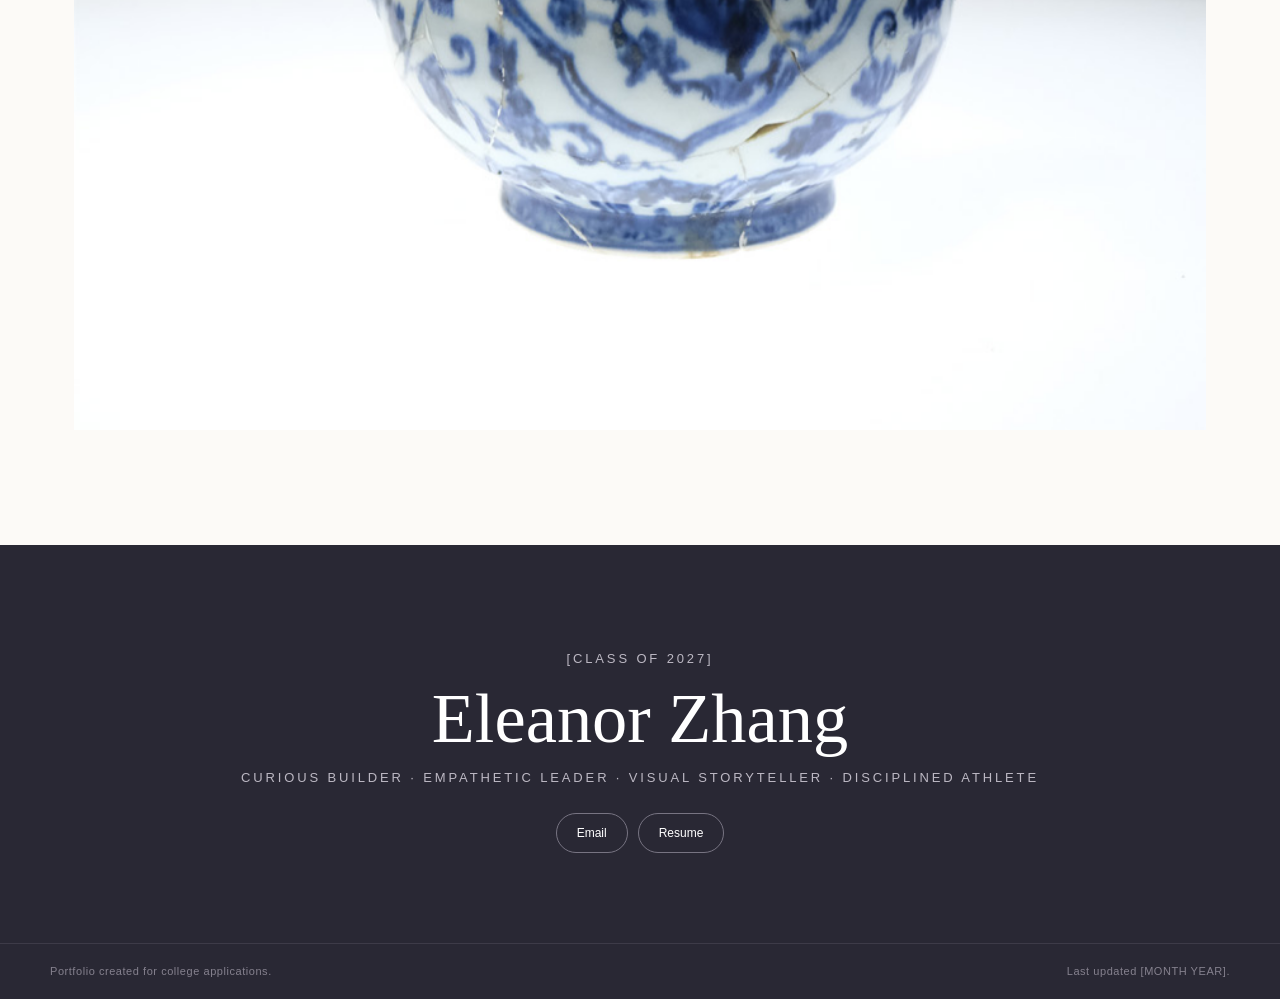
==== commit 3ddfd099: "Constrain branding and marketing media" ====
--- a/leadership.html
+++ b/leadership.html
@@ -1,5 +1,5 @@
 <!doctype html><html lang="en"><head><meta charset="UTF-8"><meta name="viewport" content="width=device-width,initial-scale=1"><title>Leadership — Eleanor Zhang</title><meta name="description" content="Leadership experiences of Eleanor Zhang."><link rel="icon" type="image/svg+xml" href="data:image/svg+xml,%3Csvg xmlns='http://www.w3.org/2000/svg' viewBox='0 0 64 64'%3E%3Crect width='64' height='64' rx='8' fill='%23ed5d95'/%3E%3Ctext x='32' y='41' text-anchor='middle' font-family='Georgia' font-size='30' fill='white'%3EE%3C/text%3E%3C/svg%3E"><link rel="stylesheet" href="./style.css"><script src="./script.js" defer></script></head><body class="detail-page"><a class="skip-link" href="#detail-main">Skip to content</a>
-<header class="site-header" data-header><a class="wordmark" href="./index.html#hero">Eleanor</a><button class="menu-toggle" type="button" aria-expanded="false" aria-controls="primary-nav"><span></span><span></span><span></span><span class="sr-only">Open menu</span></button><nav id="primary-nav" class="primary-nav"><a class="nav-link" href="./index.html#home">Home</a><a class="nav-link" href="./index.html#ventures">Ventures</a><a class="nav-link" href="./index.html#leadership">Leadership</a><a class="nav-link" href="./index.html#visual">Visual</a><a class="nav-link" href="./index.html#sports">Sports</a></nav></header>
+<header class="site-header" data-header><a class="wordmark" href="./index.html#hero" aria-label="Eleanor Zhang — back to home">E</a><button class="menu-toggle" type="button" aria-expanded="false" aria-controls="primary-nav"><span></span><span></span><span></span><span class="sr-only">Open menu</span></button><nav id="primary-nav" class="primary-nav"><a class="nav-link" href="./index.html#home">Home</a><a class="nav-link" href="./index.html#ventures">Ventures</a><a class="nav-link" href="./index.html#leadership">Leadership</a><a class="nav-link" href="./index.html#visual">Visual</a><a class="nav-link" href="./index.html#sports">Sports</a></nav></header>
 <main id="detail-main"><header class="detail-hero"><p class="chapter-no">03 / LEADERSHIP</p><h1>Responsibility,<br>practiced.</h1><p>Roles understood through people, daily work, difficult conversations, and the responsibility to follow through.</p><nav class="detail-toc"><a href="#head-prefect">Head Prefect</a><a href="#head-ambassador">Head Ambassador</a><a href="#writing-center-tutor">Writing Center Tutor</a><a href="#calligraphy-club">Calligraphy Club</a><a href="#assistance-coach">Assistance Coach</a><a href="#volunteer-teaching">Volunteer Teaching</a><a href="#cooking-club">Cooking Club</a></nav></header><div class="detail-content">
 <article id="head-prefect" class="detail-module"><header class="detail-module-header"><div><p class="sub-label">03.01 / Leadership</p><h2>Head Prefect</h2></div><div class="detail-module-copy"><p>[WHAT THE ROLE MEANT, WHAT YOU HANDLED, WHAT CHANGED, AND WHAT YOU LEARNED.]</p><div class="resource-links"><a href="#">Student Representative Speech</a><a href="#">Leadership PDF</a></div></div></header><div class="detail-media-grid"><div class="media-carousel" data-carousel><div class="slides"><figure class="slide is-active"><button class="zoom"><img src="./assets/leadership/Head Prefect/Head Prefect.jpg" alt="Head Prefect at a school event" loading="lazy"></button><figcaption>School community · [YEAR]</figcaption></figure><figure class="slide"><button class="zoom"><img src="./assets/home/student-representative-highlights/Student Representative Speech-cover.jpg" alt="Head Prefect speaking" loading="lazy"></button><figcaption>Student address · [YEAR]</figcaption></figure></div><button class="carousel-prev">←</button><button class="carousel-next">→</button><p class="carousel-count">1 / 2</p></div><button class="zoom placeholder-image"><img src="./assets/home/student-representative-highlights/student-representative-highlights-cover.jpg" alt="Representative speech" loading="lazy"></button></div></article>
 <article id="head-ambassador" class="detail-module"><header class="detail-module-header"><div><p class="sub-label">03.02 / Leadership</p><h2>Head Ambassador</h2></div><div class="detail-module-copy"><p>[HOW YOU WELCOMED, REPRESENTED, OR CONNECTED PEOPLE.]</p><div class="resource-links"><a href="#">Club promotional speech</a><a href="#">Program PDF</a></div></div></header><button class="zoom placeholder-image"><img src="./assets/leadership/Head Prefect/Head Prefect.jpg" alt="Head Ambassador speaking to the school community" loading="lazy"></button></article>
--- a/style.css
+++ b/style.css
@@ -212,18 +212,19 @@
 
 /* The full name needs a stable flex basis so the navigation cannot squeeze it. */
 .site-header > .wordmark {
-  flex: 0 0 84px;
-  width: 84px;
-  min-width: 84px;
-  max-width: 84px;
-  padding: 0 10px;
-  overflow: visible;
+  flex: 0 0 44px;
+  width: 44px;
+  min-width: 44px;
+  max-width: 44px;
+  padding: 0;
+  overflow: hidden;
   text-overflow: clip;
 }
 
 /* Marketing imagery is editorial support, not a full-bleed hero. */
 #marketing-intern > .placeholder-image {
-  width: min(100%, 920px);
+  width: 42%;
+  max-width: 420px;
   height: auto;
   min-height: 0;
   aspect-ratio: 16 / 9;
@@ -239,9 +240,13 @@
 
 @media (max-width: 767px) {
   .site-header > .wordmark {
-    flex-basis: 78px;
-    width: 78px;
-    min-width: 78px;
-    max-width: 78px;
+    flex-basis: 44px;
+    width: 44px;
+    min-width: 44px;
+    max-width: 44px;
   }
-}
+
+  #marketing-intern > .placeholder-image {
+    width: 100%;
+  }
+}
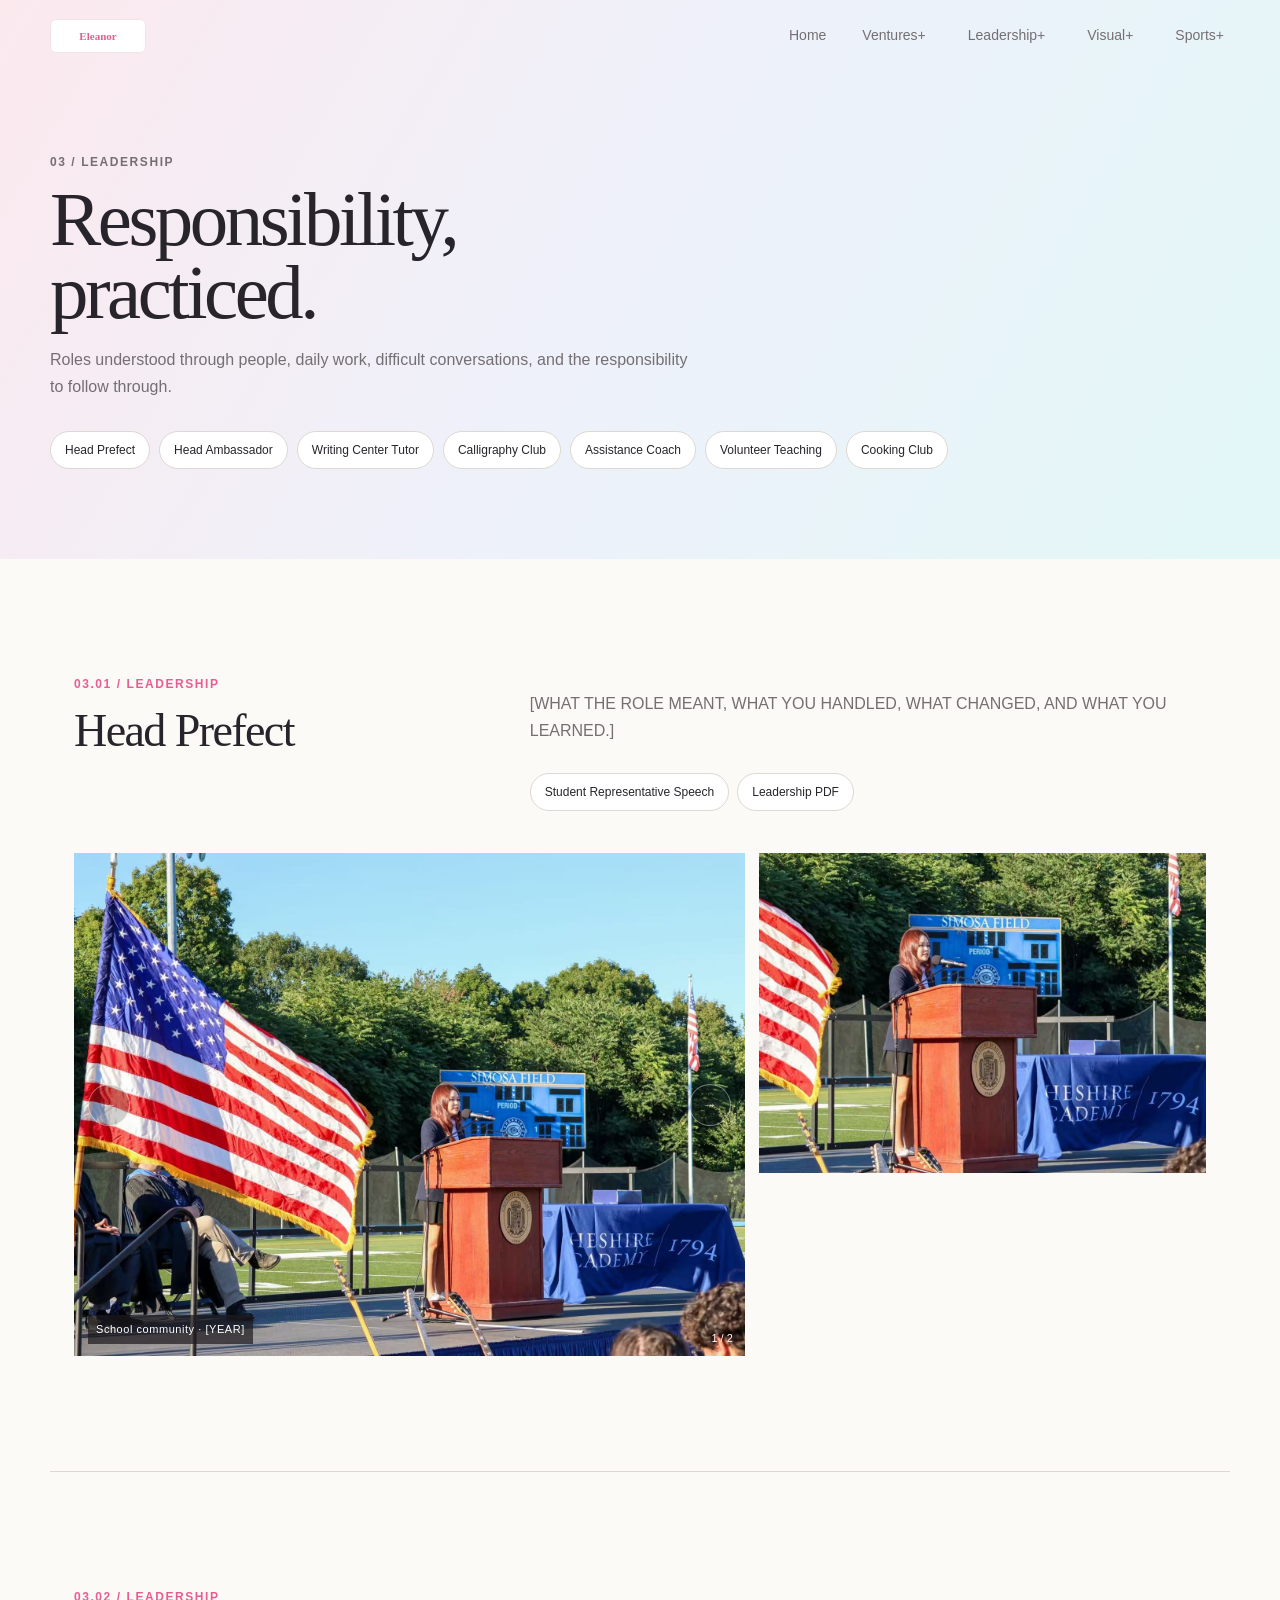
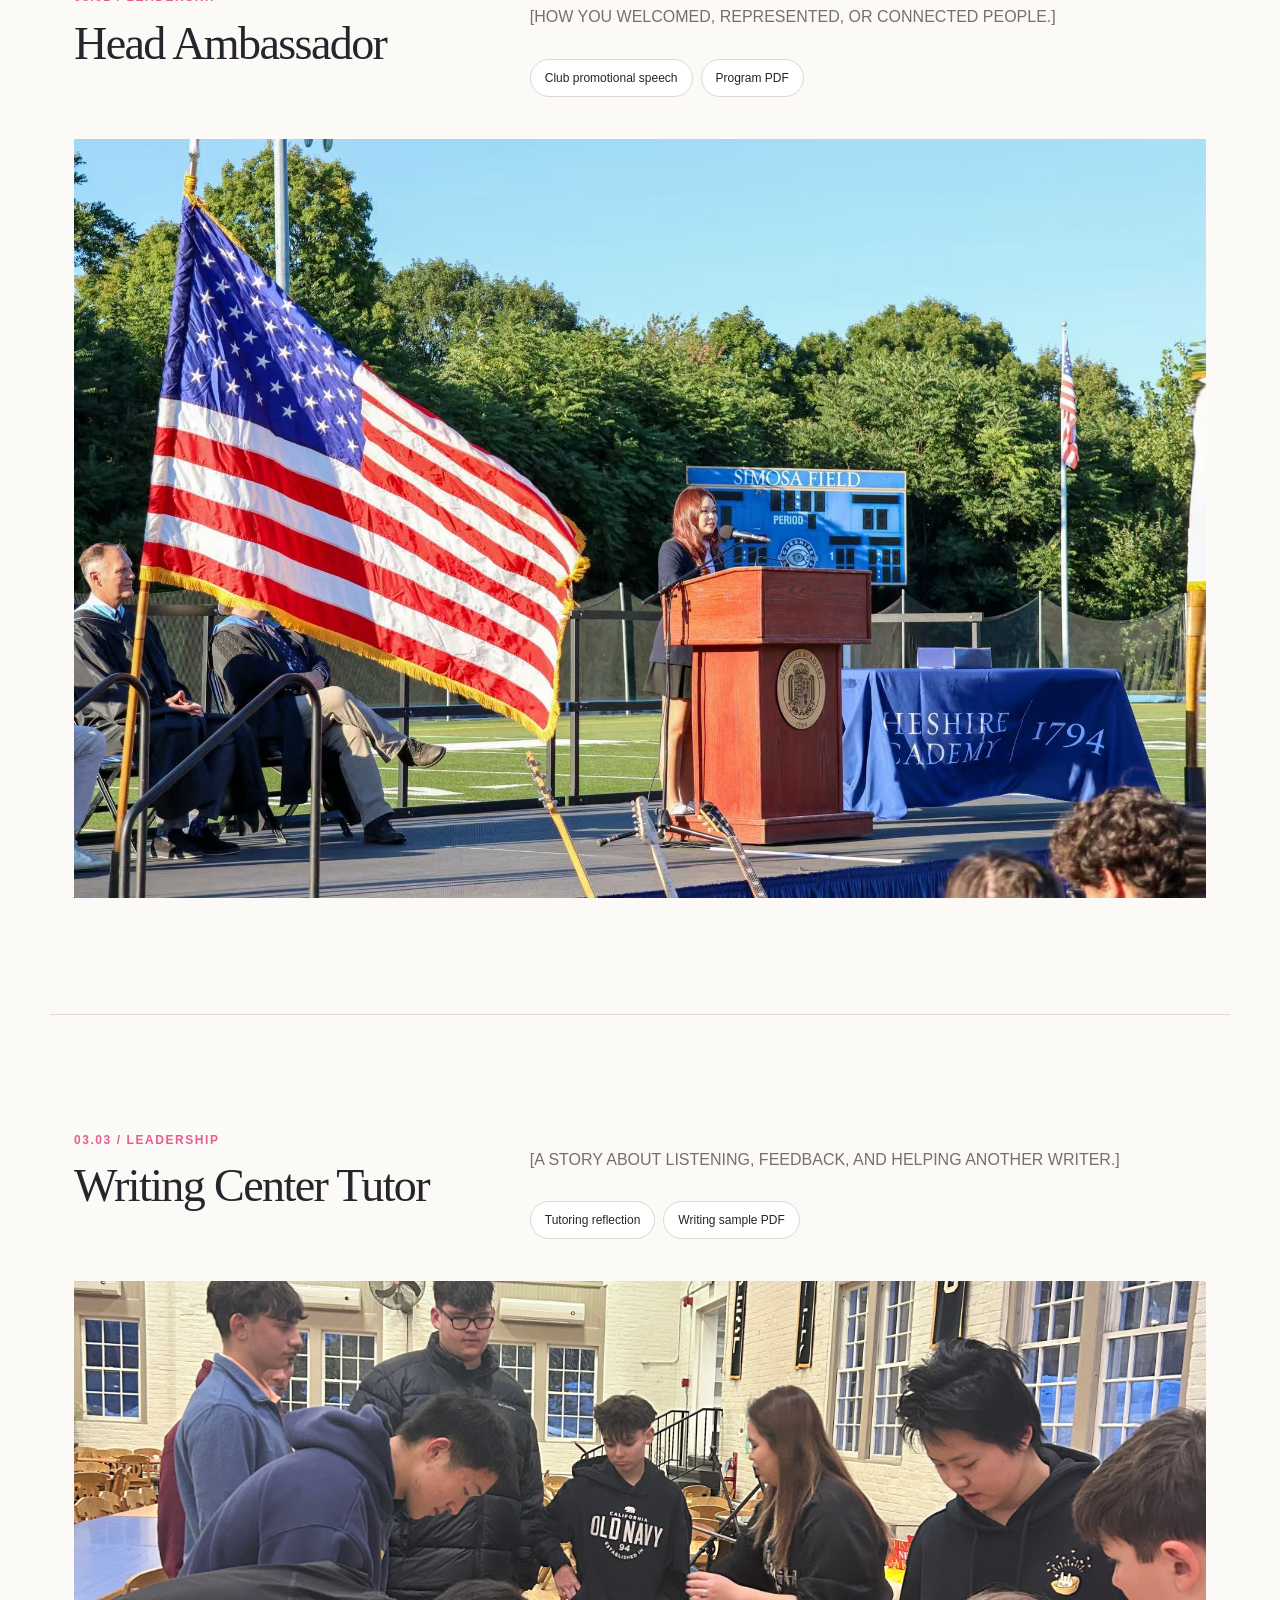
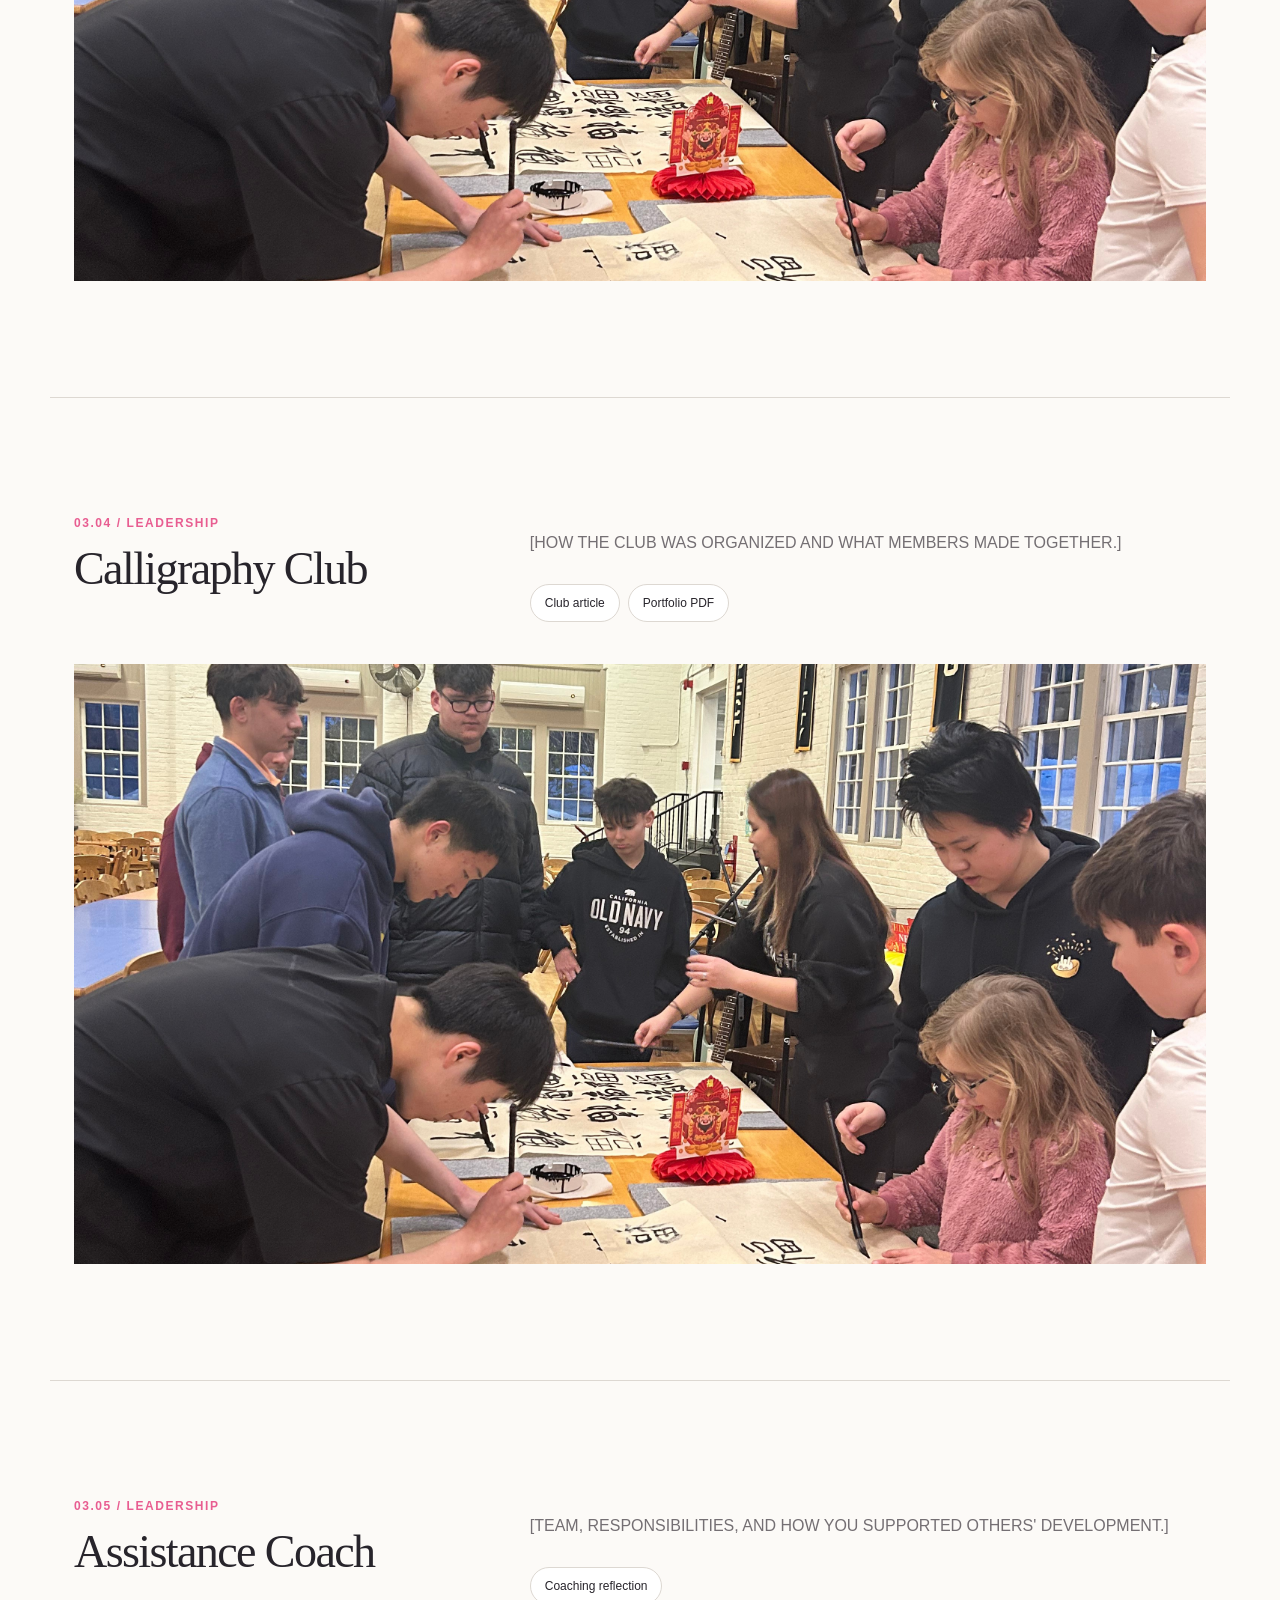
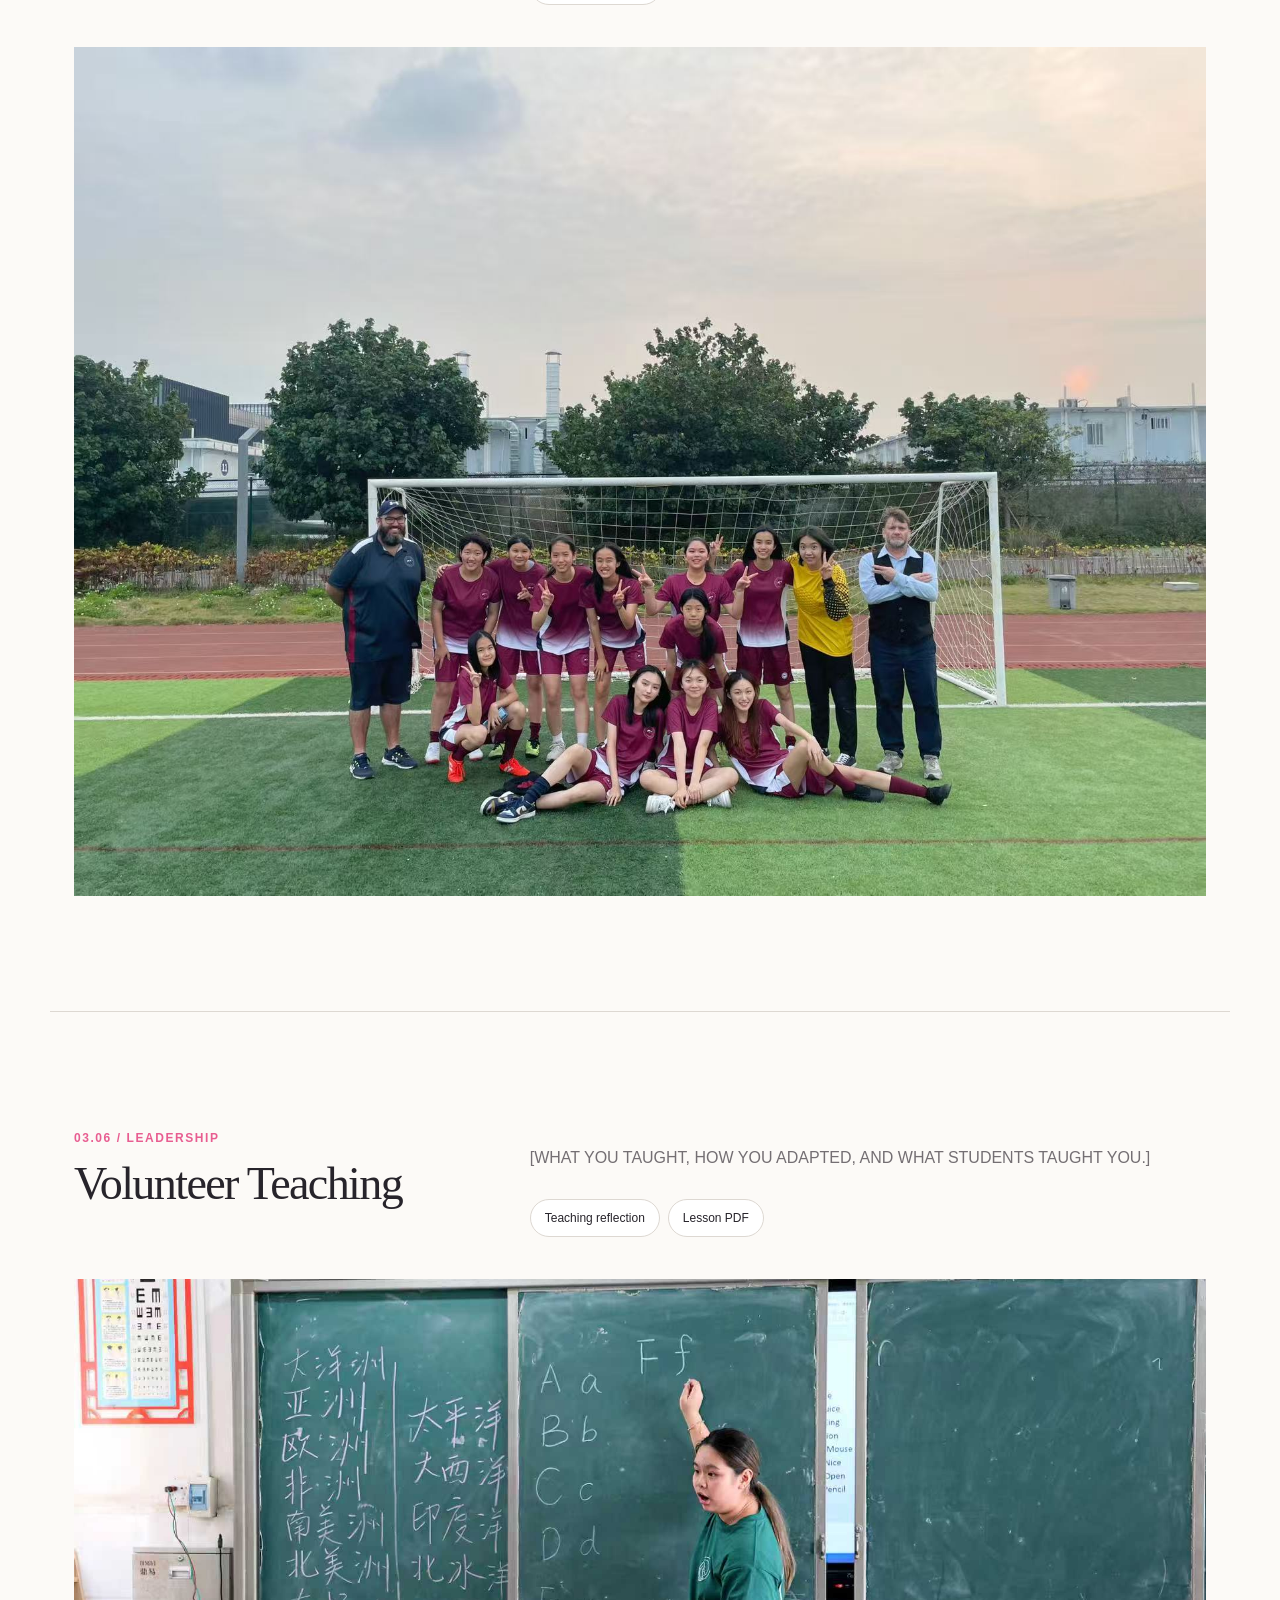
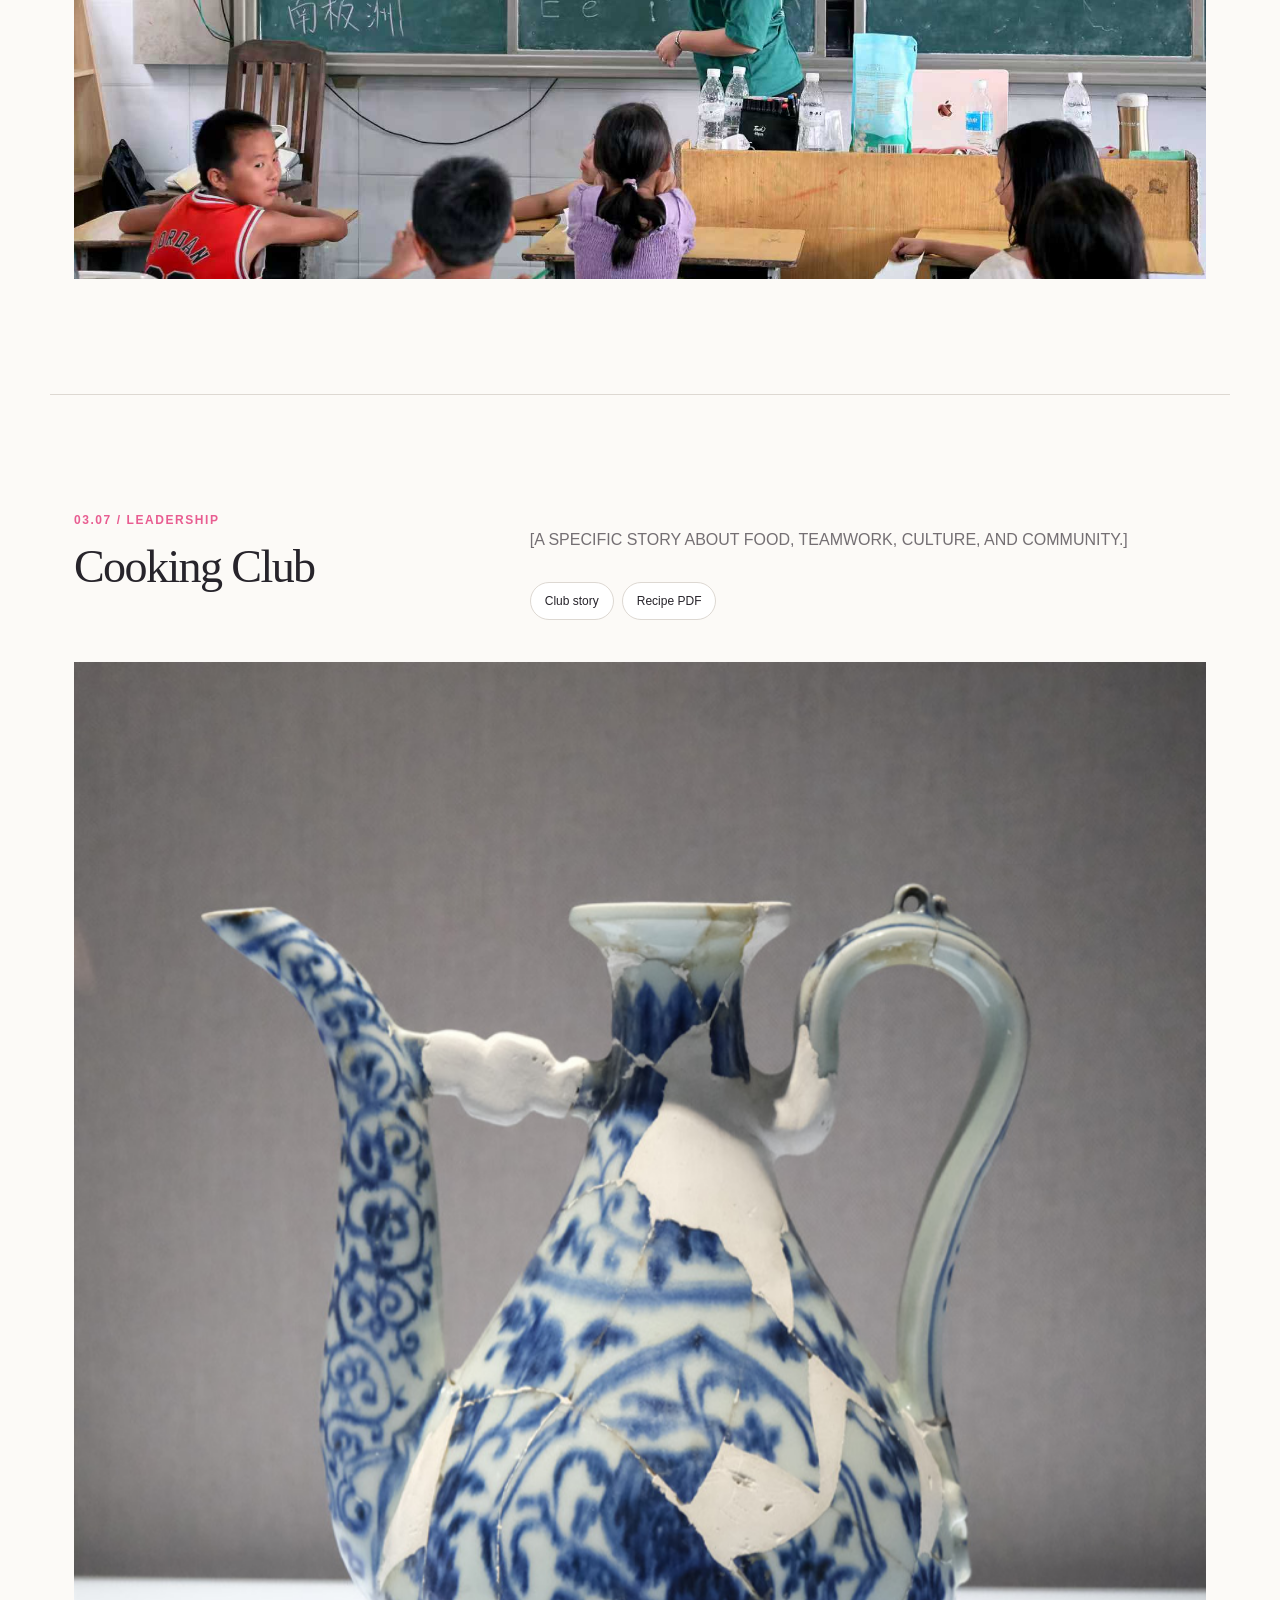
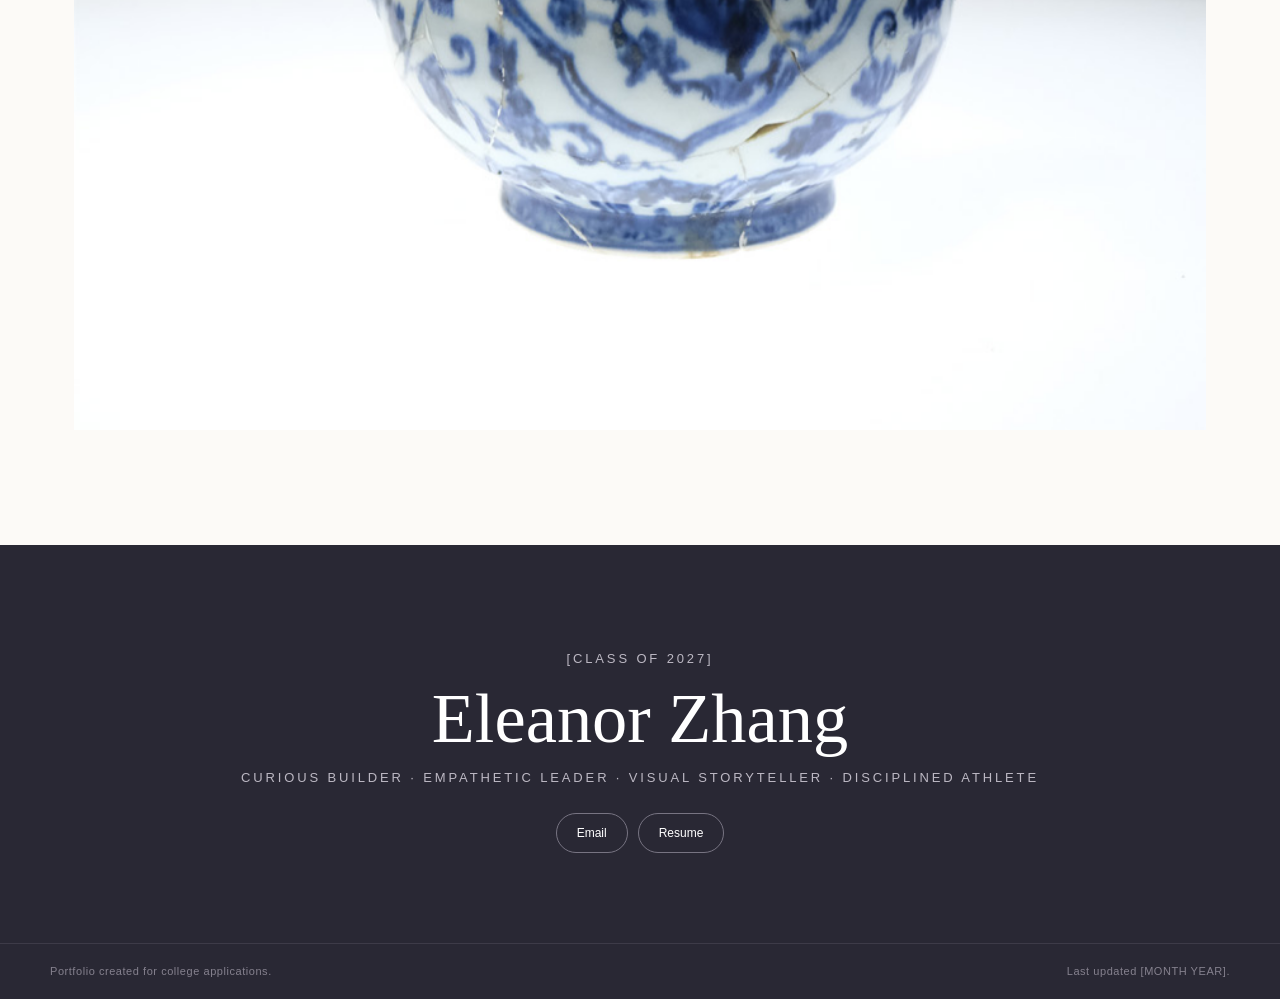
==== commit 5630ace8: "Align portfolio media and restore full wordmark" ====
--- a/leadership.html
+++ b/leadership.html
@@ -1,5 +1,5 @@
 <!doctype html><html lang="en"><head><meta charset="UTF-8"><meta name="viewport" content="width=device-width,initial-scale=1"><title>Leadership — Eleanor Zhang</title><meta name="description" content="Leadership experiences of Eleanor Zhang."><link rel="icon" type="image/svg+xml" href="data:image/svg+xml,%3Csvg xmlns='http://www.w3.org/2000/svg' viewBox='0 0 64 64'%3E%3Crect width='64' height='64' rx='8' fill='%23ed5d95'/%3E%3Ctext x='32' y='41' text-anchor='middle' font-family='Georgia' font-size='30' fill='white'%3EE%3C/text%3E%3C/svg%3E"><link rel="stylesheet" href="./style.css"><script src="./script.js" defer></script></head><body class="detail-page"><a class="skip-link" href="#detail-main">Skip to content</a>
-<header class="site-header" data-header><a class="wordmark" href="./index.html#hero" aria-label="Eleanor Zhang — back to home">E</a><button class="menu-toggle" type="button" aria-expanded="false" aria-controls="primary-nav"><span></span><span></span><span></span><span class="sr-only">Open menu</span></button><nav id="primary-nav" class="primary-nav"><a class="nav-link" href="./index.html#home">Home</a><a class="nav-link" href="./index.html#ventures">Ventures</a><a class="nav-link" href="./index.html#leadership">Leadership</a><a class="nav-link" href="./index.html#visual">Visual</a><a class="nav-link" href="./index.html#sports">Sports</a></nav></header>
+<header class="site-header" data-header><a class="wordmark" href="./index.html#hero" aria-label="Eleanor Zhang — back to home">Eleanor</a><button class="menu-toggle" type="button" aria-expanded="false" aria-controls="primary-nav"><span></span><span></span><span></span><span class="sr-only">Open menu</span></button><nav id="primary-nav" class="primary-nav"><a class="nav-link" href="./index.html#home">Home</a><a class="nav-link" href="./index.html#ventures">Ventures</a><a class="nav-link" href="./index.html#leadership">Leadership</a><a class="nav-link" href="./index.html#visual">Visual</a><a class="nav-link" href="./index.html#sports">Sports</a></nav></header>
 <main id="detail-main"><header class="detail-hero"><p class="chapter-no">03 / LEADERSHIP</p><h1>Responsibility,<br>practiced.</h1><p>Roles understood through people, daily work, difficult conversations, and the responsibility to follow through.</p><nav class="detail-toc"><a href="#head-prefect">Head Prefect</a><a href="#head-ambassador">Head Ambassador</a><a href="#writing-center-tutor">Writing Center Tutor</a><a href="#calligraphy-club">Calligraphy Club</a><a href="#assistance-coach">Assistance Coach</a><a href="#volunteer-teaching">Volunteer Teaching</a><a href="#cooking-club">Cooking Club</a></nav></header><div class="detail-content">
 <article id="head-prefect" class="detail-module"><header class="detail-module-header"><div><p class="sub-label">03.01 / Leadership</p><h2>Head Prefect</h2></div><div class="detail-module-copy"><p>[WHAT THE ROLE MEANT, WHAT YOU HANDLED, WHAT CHANGED, AND WHAT YOU LEARNED.]</p><div class="resource-links"><a href="#">Student Representative Speech</a><a href="#">Leadership PDF</a></div></div></header><div class="detail-media-grid"><div class="media-carousel" data-carousel><div class="slides"><figure class="slide is-active"><button class="zoom"><img src="./assets/leadership/Head Prefect/Head Prefect.jpg" alt="Head Prefect at a school event" loading="lazy"></button><figcaption>School community · [YEAR]</figcaption></figure><figure class="slide"><button class="zoom"><img src="./assets/home/student-representative-highlights/Student Representative Speech-cover.jpg" alt="Head Prefect speaking" loading="lazy"></button><figcaption>Student address · [YEAR]</figcaption></figure></div><button class="carousel-prev">←</button><button class="carousel-next">→</button><p class="carousel-count">1 / 2</p></div><button class="zoom placeholder-image"><img src="./assets/home/student-representative-highlights/student-representative-highlights-cover.jpg" alt="Representative speech" loading="lazy"></button></div></article>
 <article id="head-ambassador" class="detail-module"><header class="detail-module-header"><div><p class="sub-label">03.02 / Leadership</p><h2>Head Ambassador</h2></div><div class="detail-module-copy"><p>[HOW YOU WELCOMED, REPRESENTED, OR CONNECTED PEOPLE.]</p><div class="resource-links"><a href="#">Club promotional speech</a><a href="#">Program PDF</a></div></div></header><button class="zoom placeholder-image"><img src="./assets/leadership/Head Prefect/Head Prefect.jpg" alt="Head Ambassador speaking to the school community" loading="lazy"></button></article>
--- a/style.css
+++ b/style.css
@@ -212,41 +212,28 @@
 
 /* The full name needs a stable flex basis so the navigation cannot squeeze it. */
 .site-header > .wordmark {
-  flex: 0 0 44px;
-  width: 44px;
-  min-width: 44px;
-  max-width: 44px;
-  padding: 0;
+  flex: 0 0 96px;
+  width: 96px;
+  min-width: 96px;
+  max-width: 96px;
+  padding: 0 14px;
   overflow: hidden;
   text-overflow: clip;
 }
 
-/* Marketing imagery is editorial support, not a full-bleed hero. */
-#marketing-intern > .placeholder-image {
-  width: 42%;
-  max-width: 420px;
-  height: auto;
-  min-height: 0;
-  aspect-ratio: 16 / 9;
-  margin: 28px auto 0;
-  border-radius: 10px;
-}
-
-#marketing-intern > .placeholder-image img {
-  min-height: 0;
-  aspect-ratio: 16 / 9;
-  object-fit: cover;
-}
+/* Match Marketing Intern media to Kettle Recipe's 16:9 media-wide frame. */
+#marketing-intern > .marketing-media {width:100%;margin-top:28px}
+
+/* Keep the documentary frame and its image centered in the Visual section. */
+#documentary > .cinema {width:100%;max-width:var(--max);margin-left:auto;margin-right:auto}
+#documentary > .cinema img {object-position:center center}
 
 @media (max-width: 767px) {
   .site-header > .wordmark {
-    flex-basis: 44px;
-    width: 44px;
-    min-width: 44px;
-    max-width: 44px;
+    flex-basis: 88px;
+    width: 88px;
+    min-width: 88px;
+    max-width: 88px;
+    padding:0 11px;
   }
-
-  #marketing-intern > .placeholder-image {
-    width: 100%;
-  }
-}
+}
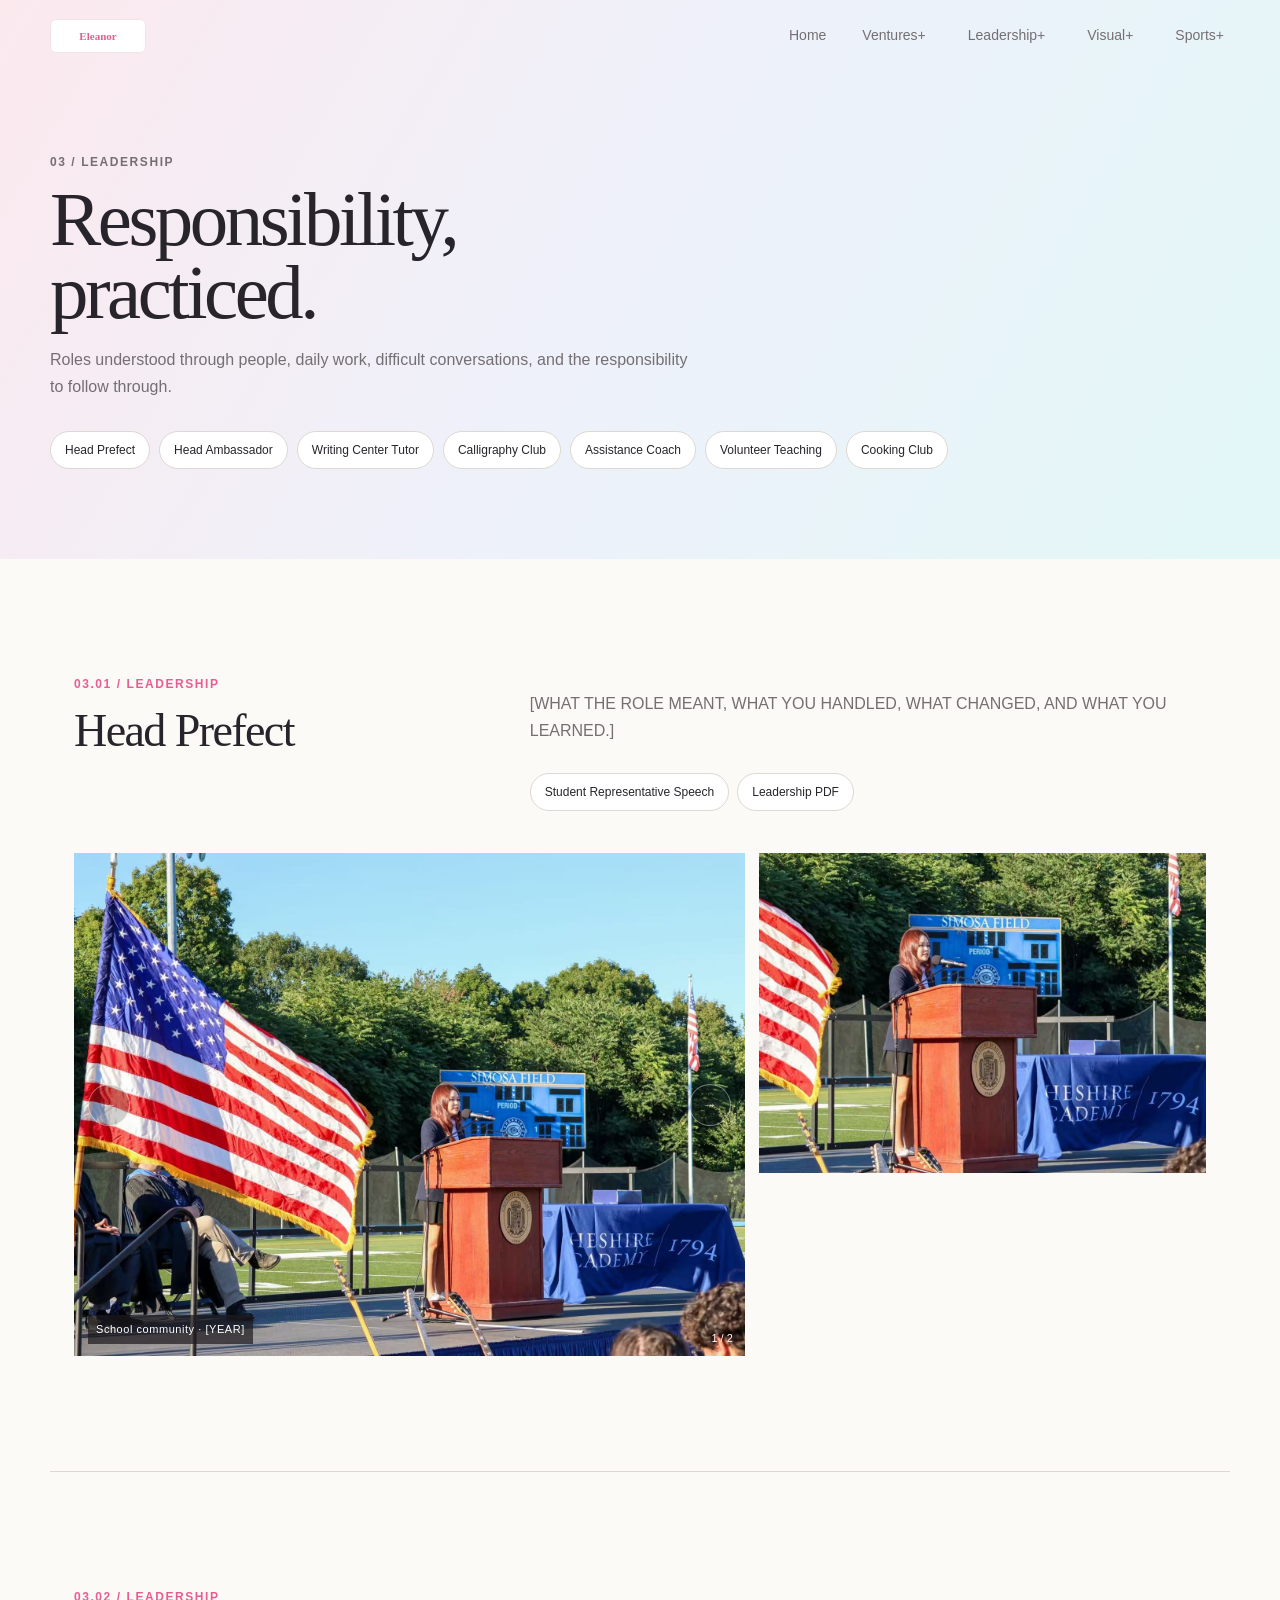
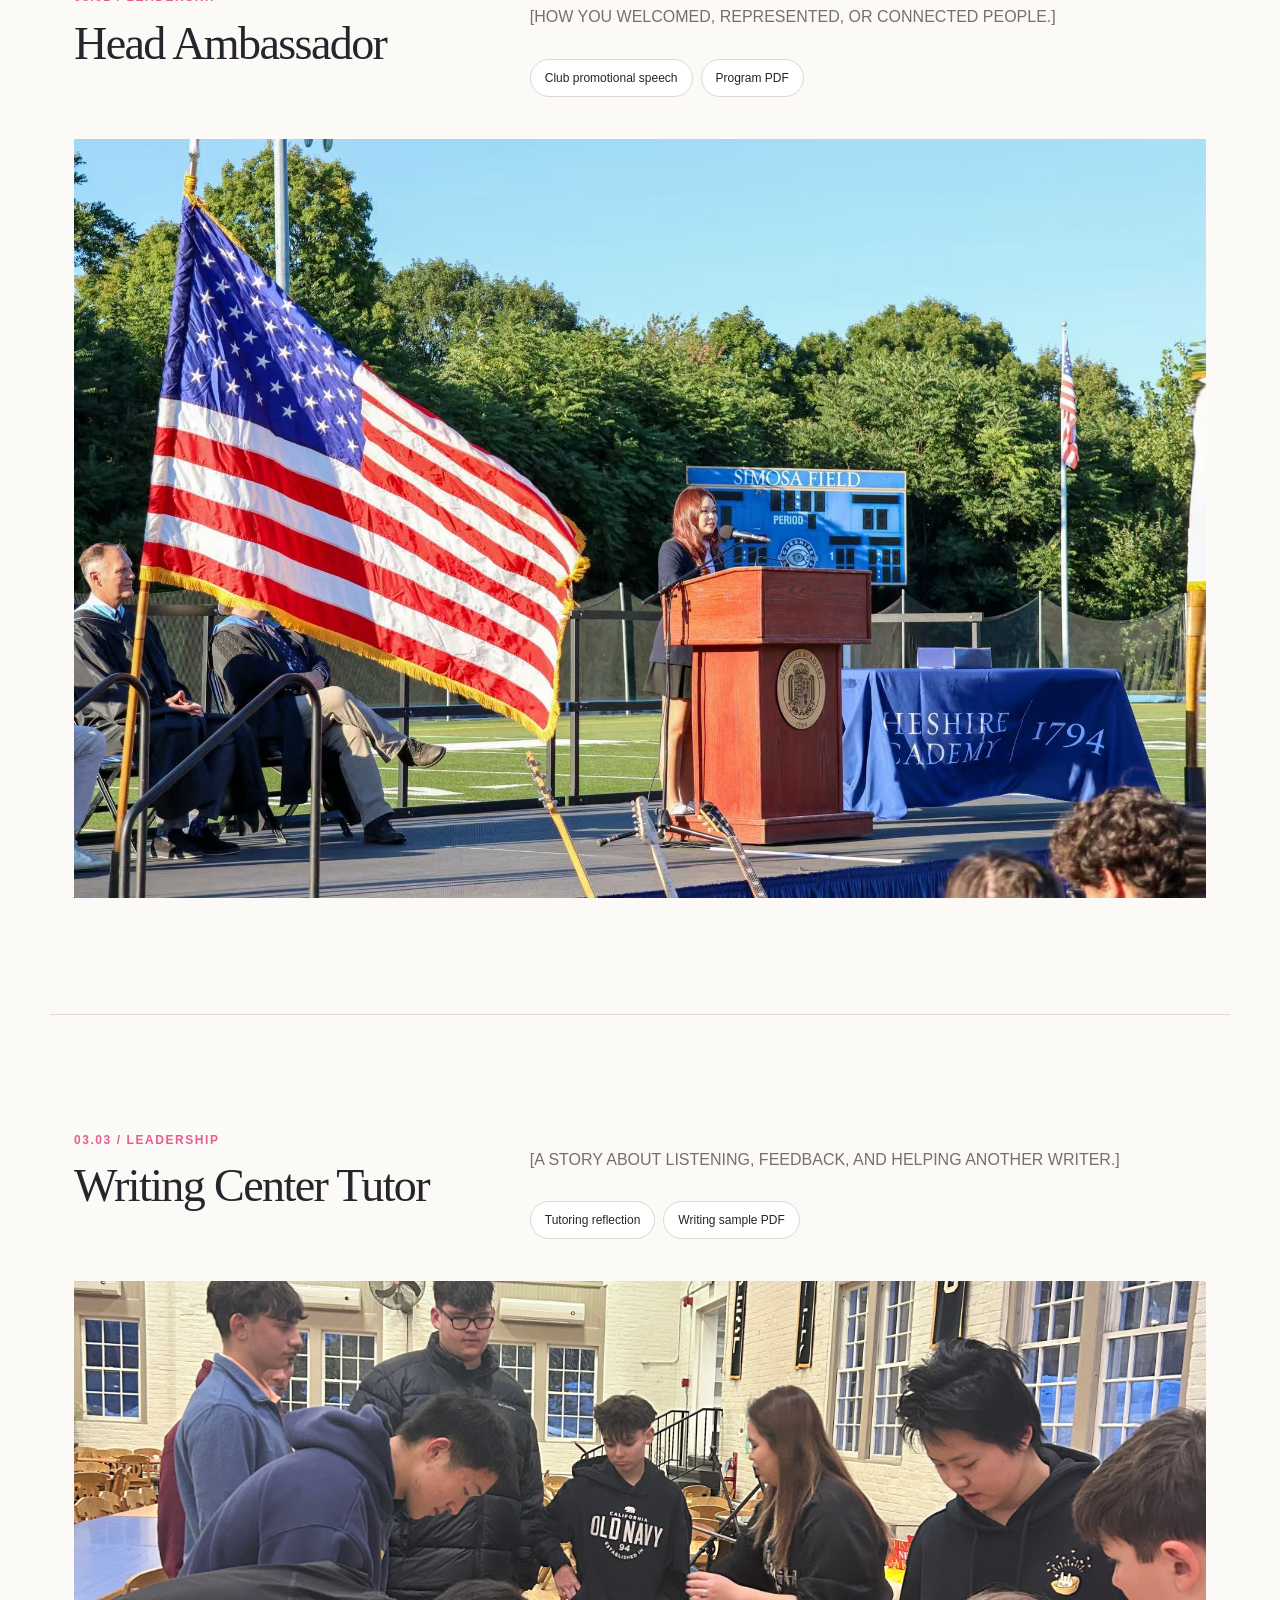
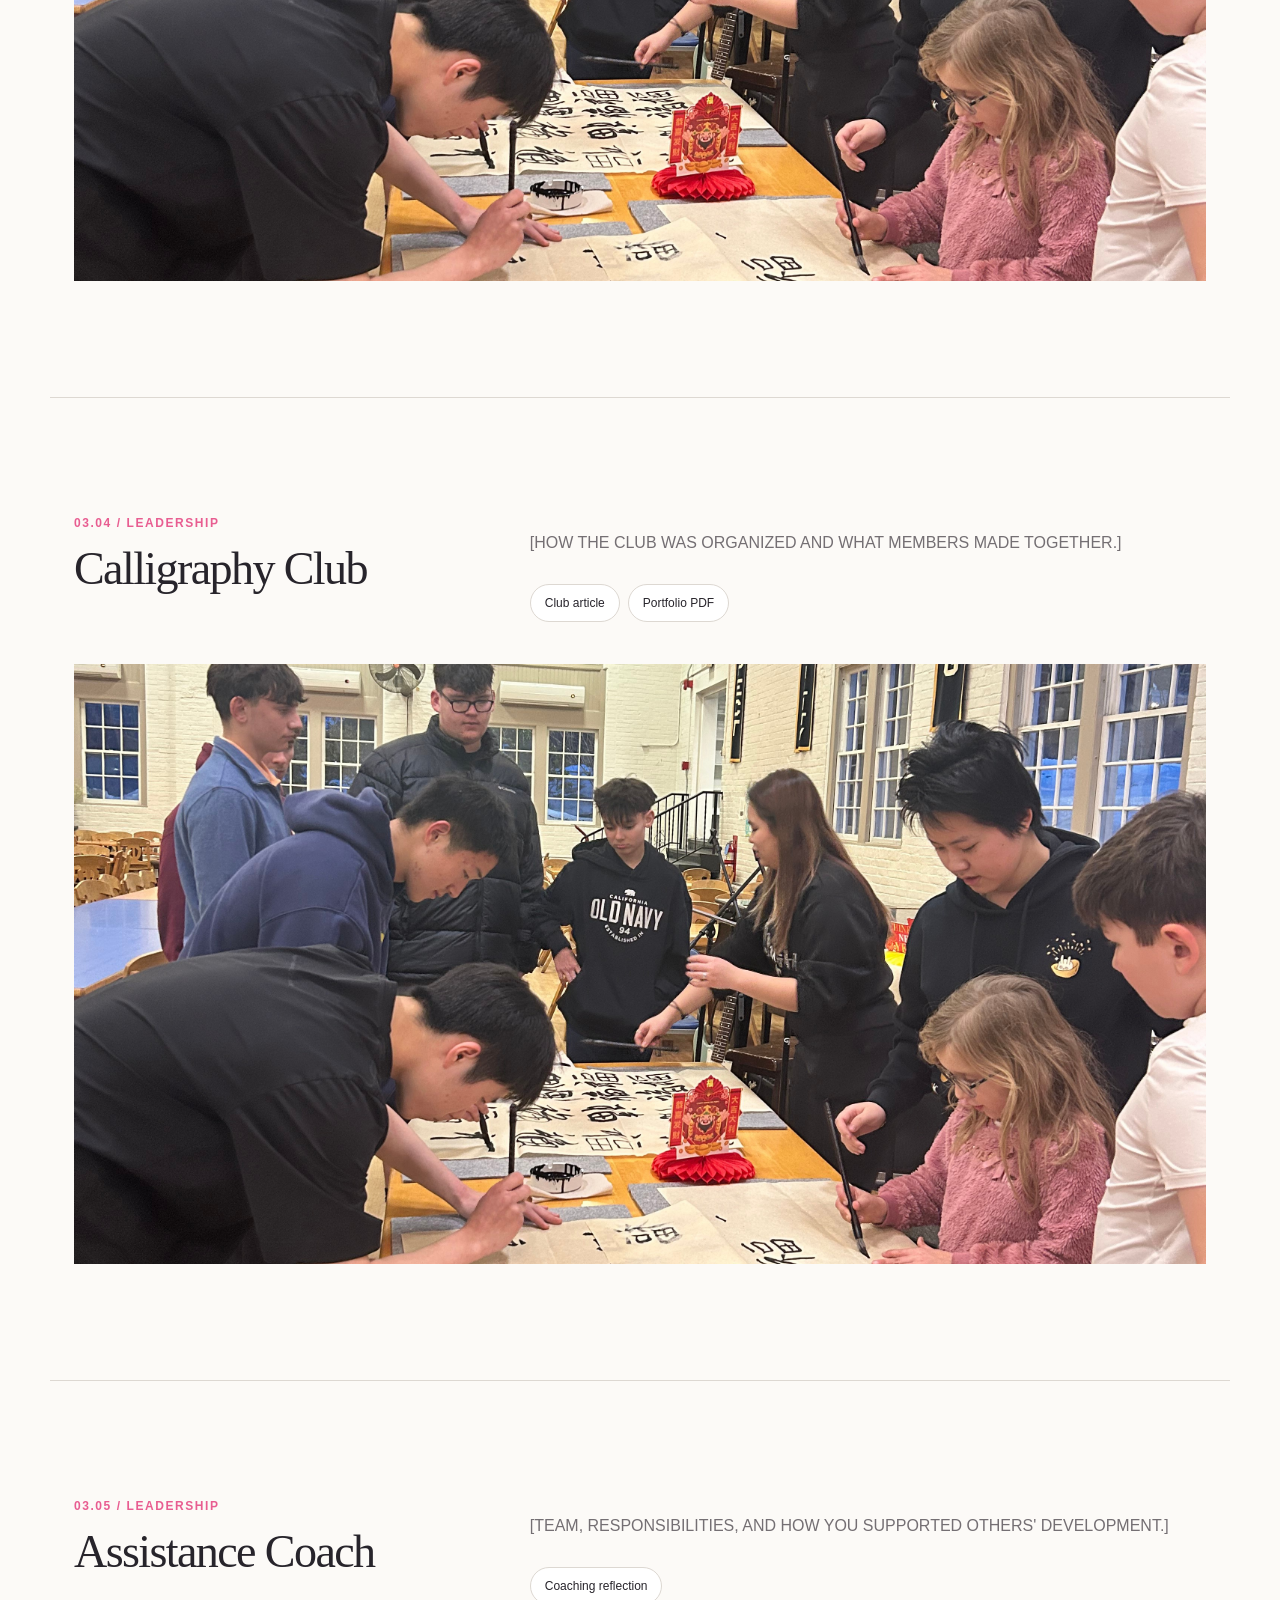
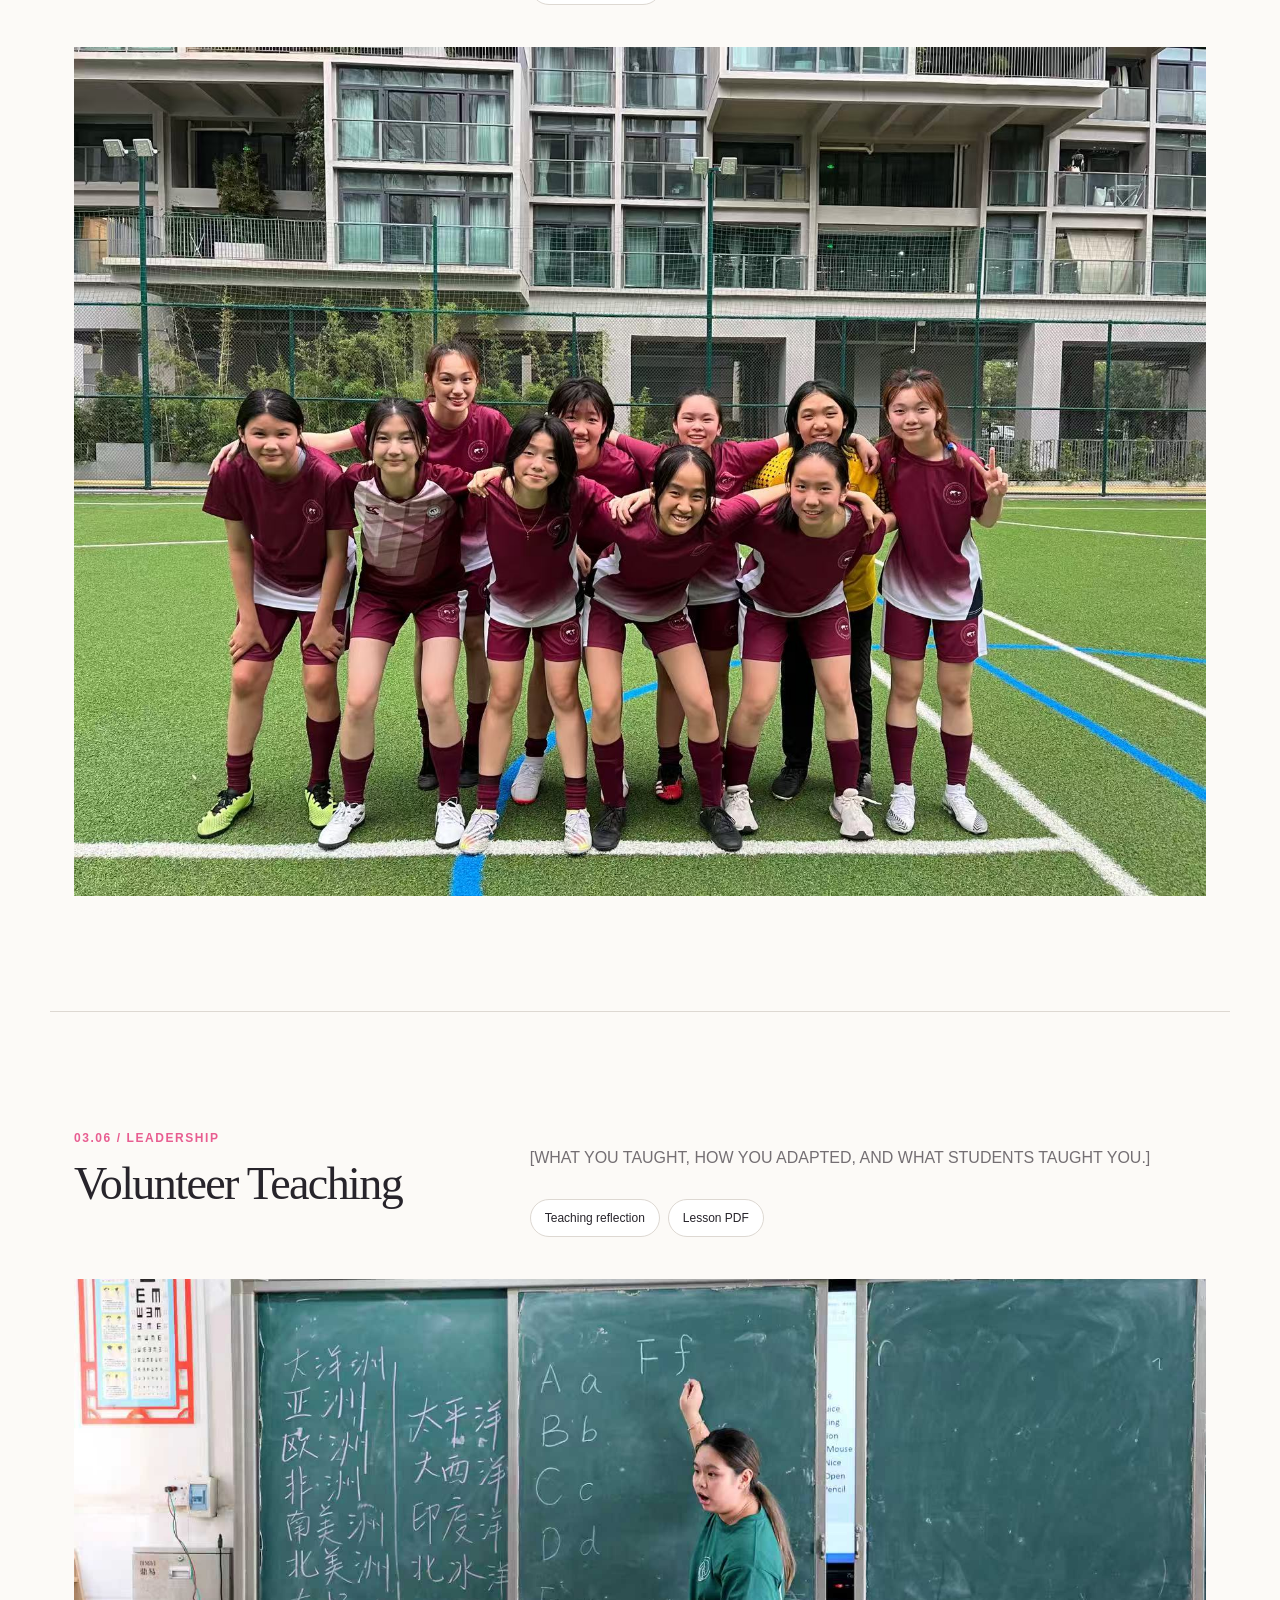
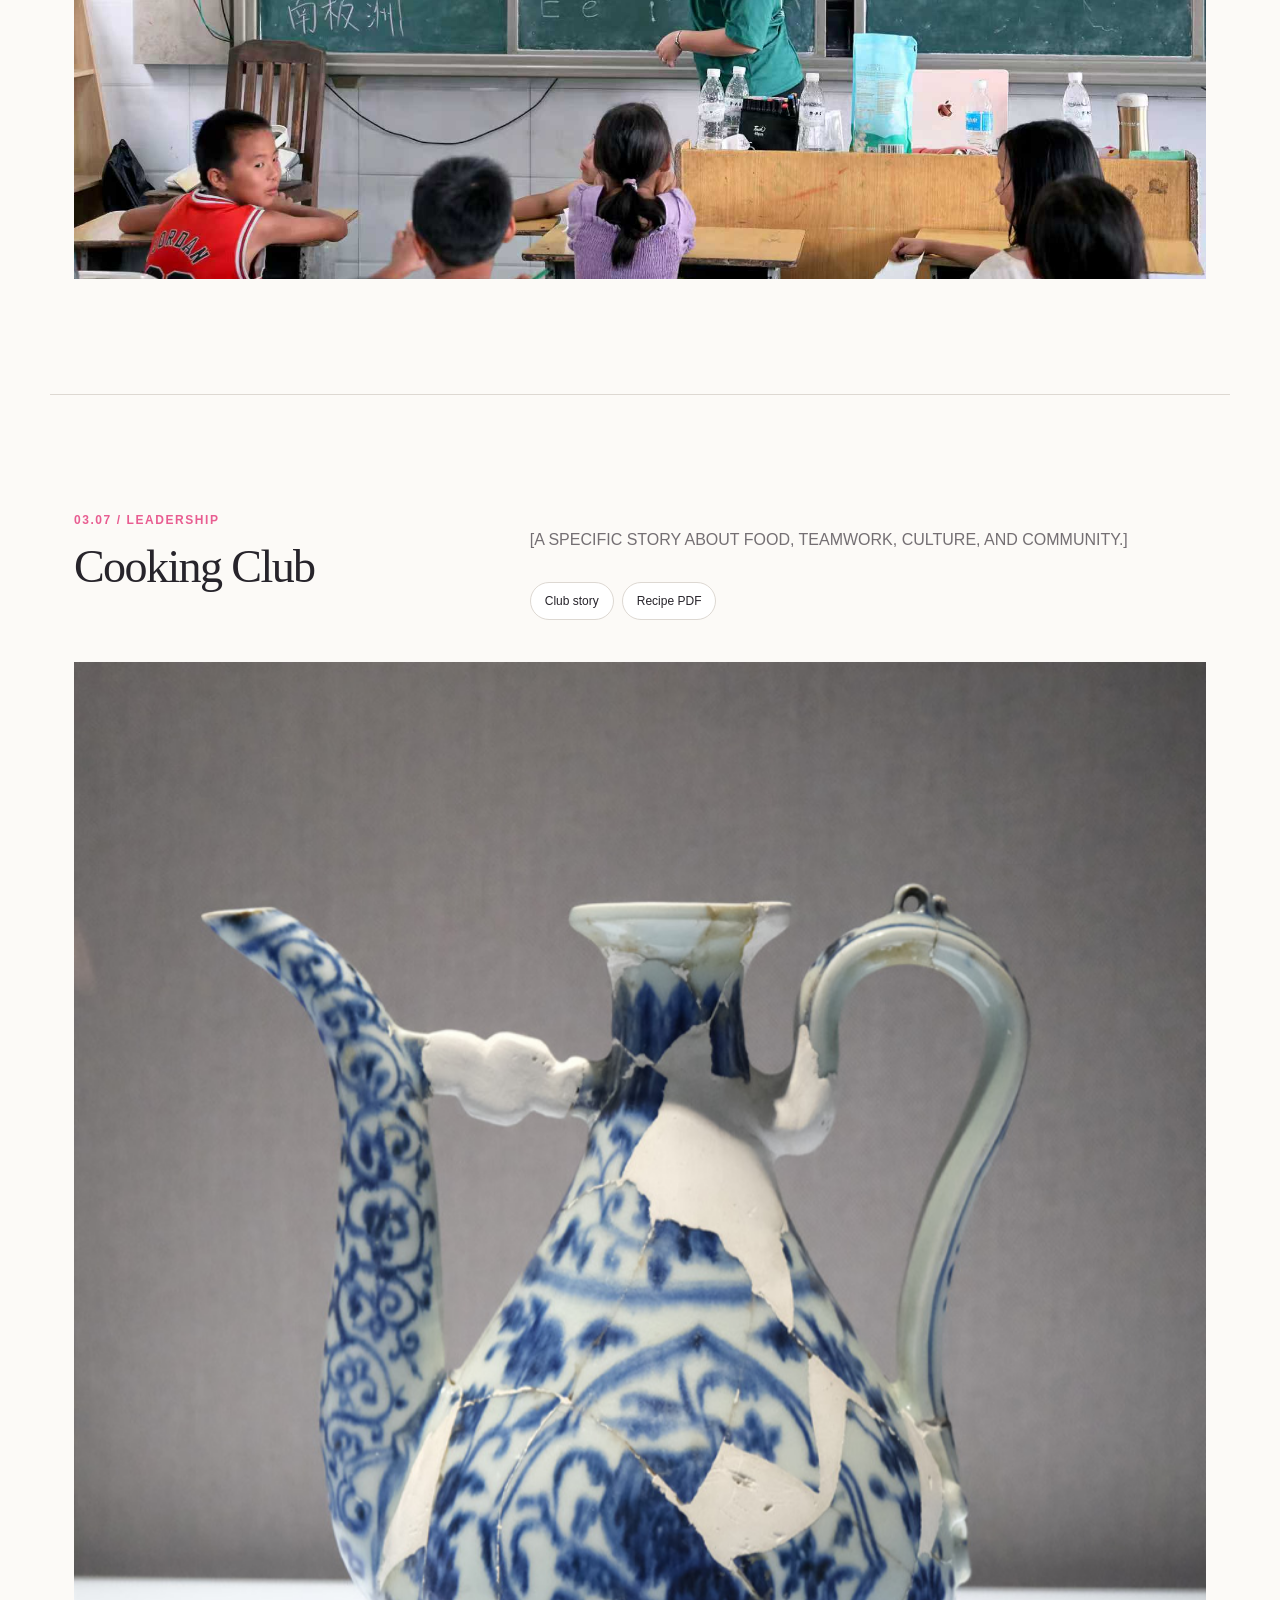
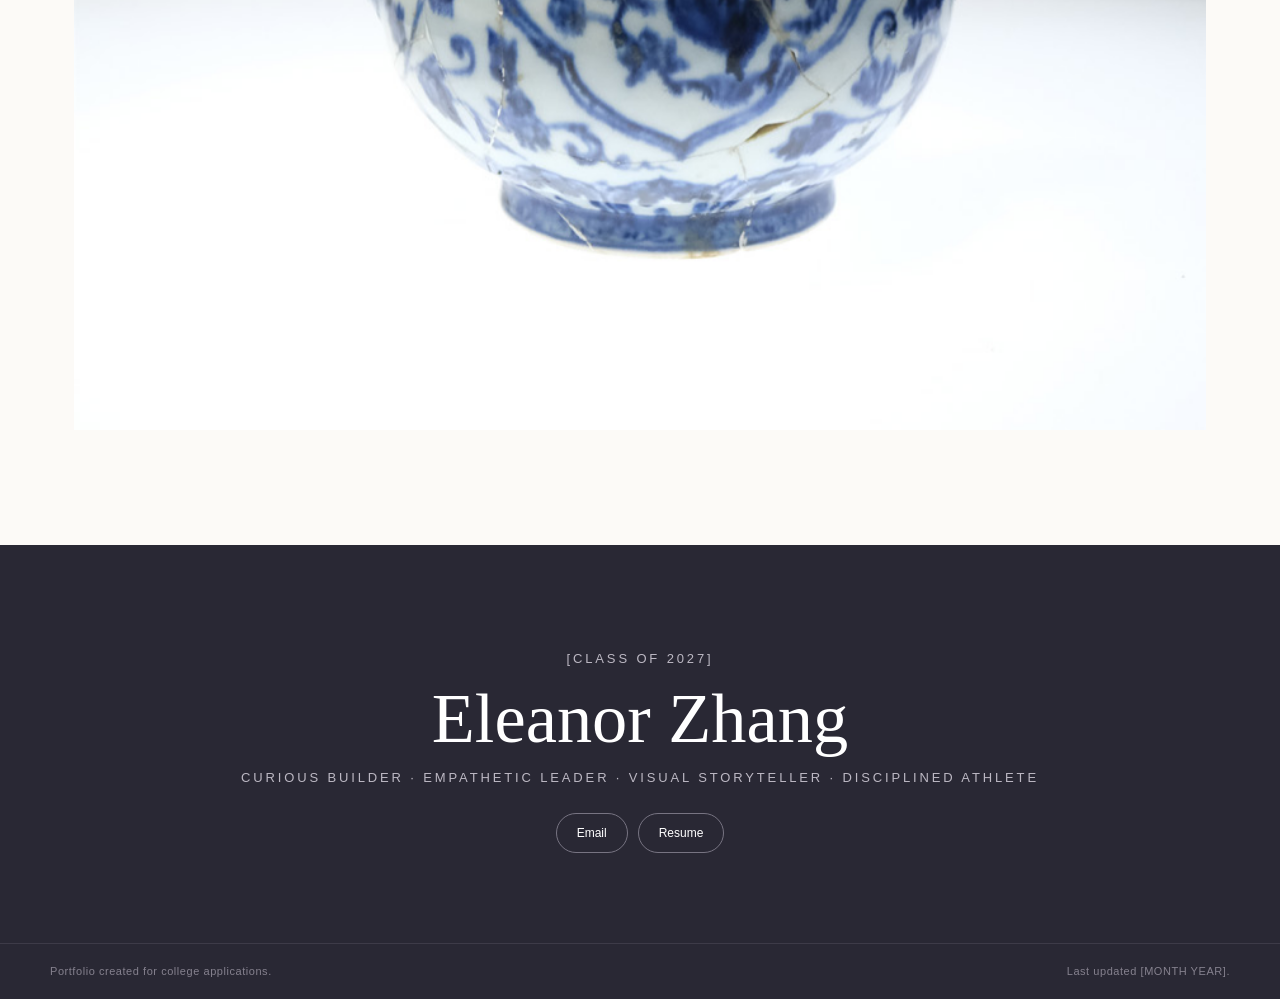
==== commit 3c744519: "Build sports galleries and video showcase" ====
--- a/leadership.html
+++ b/leadership.html
@@ -5,7 +5,7 @@
 <article id="head-ambassador" class="detail-module"><header class="detail-module-header"><div><p class="sub-label">03.02 / Leadership</p><h2>Head Ambassador</h2></div><div class="detail-module-copy"><p>[HOW YOU WELCOMED, REPRESENTED, OR CONNECTED PEOPLE.]</p><div class="resource-links"><a href="#">Club promotional speech</a><a href="#">Program PDF</a></div></div></header><button class="zoom placeholder-image"><img src="./assets/leadership/Head Prefect/Head Prefect.jpg" alt="Head Ambassador speaking to the school community" loading="lazy"></button></article>
 <article id="writing-center-tutor" class="detail-module"><header class="detail-module-header"><div><p class="sub-label">03.03 / Leadership</p><h2>Writing Center Tutor</h2></div><div class="detail-module-copy"><p>[A STORY ABOUT LISTENING, FEEDBACK, AND HELPING ANOTHER WRITER.]</p><div class="resource-links"><a href="#">Tutoring reflection</a><a href="#">Writing sample PDF</a></div></div></header><button class="zoom" style="height:min(60vw,600px)"><img src="./assets/leadership/Writing Center Tutor/Writing Center Tutor1.jpg" alt="Writing Center tutoring session" loading="lazy"></button></article>
 <article id="calligraphy-club" class="detail-module"><header class="detail-module-header"><div><p class="sub-label">03.04 / Leadership</p><h2>Calligraphy Club</h2></div><div class="detail-module-copy"><p>[HOW THE CLUB WAS ORGANIZED AND WHAT MEMBERS MADE TOGETHER.]</p><div class="resource-links"><a href="#">Club article</a><a href="#">Portfolio PDF</a></div></div></header><button class="zoom" style="height:min(60vw,600px)"><img src="./assets/leadership/Calligraphy Club/Calligraphy Club1.jpg" alt="Calligraphy Club work" loading="lazy"></button></article>
-<article id="assistance-coach" class="detail-module"><header class="detail-module-header"><div><p class="sub-label">03.05 / Leadership</p><h2>Assistance Coach</h2></div><div class="detail-module-copy"><p>[TEAM, RESPONSIBILITIES, AND HOW YOU SUPPORTED OTHERS' DEVELOPMENT.]</p><div class="resource-links"><a href="#">Coaching reflection</a></div></div></header><button class="zoom placeholder-image"><img src="./assets/sports/soccer/8609057e1944b80dc074584abcbfc604.jpg" alt="Assistance Coach training session" loading="lazy"></button></article>
+<article id="assistance-coach" class="detail-module"><header class="detail-module-header"><div><p class="sub-label">03.05 / Leadership</p><h2>Assistance Coach</h2></div><div class="detail-module-copy"><p>[TEAM, RESPONSIBILITIES, AND HOW YOU SUPPORTED OTHERS' DEVELOPMENT.]</p><div class="resource-links"><a href="#">Coaching reflection</a></div></div></header><button class="zoom placeholder-image"><img src="./assets/sports/soccer/soccer3.jpg" alt="Assistance Coach training session" loading="lazy"></button></article>
 <article id="volunteer-teaching" class="detail-module"><header class="detail-module-header"><div><p class="sub-label">03.06 / Leadership</p><h2>Volunteer Teaching</h2></div><div class="detail-module-copy"><p>[WHAT YOU TAUGHT, HOW YOU ADAPTED, AND WHAT STUDENTS TAUGHT YOU.]</p><div class="resource-links"><a href="#">Teaching reflection</a><a href="#">Lesson PDF</a></div></div></header><button class="zoom" style="height:min(60vw,600px)"><img src="./assets/leadership/Volunteer Teaching/Volunteer Teaching1.jpg" alt="Volunteer teaching session" loading="lazy"></button></article>
 <article id="cooking-club" class="detail-module"><header class="detail-module-header"><div><p class="sub-label">03.07 / Leadership</p><h2>Cooking Club</h2></div><div class="detail-module-copy"><p>[A SPECIFIC STORY ABOUT FOOD, TEAMWORK, CULTURE, AND COMMUNITY.]</p><div class="resource-links"><a href="#">Club story</a><a href="#">Recipe PDF</a></div></div></header><button class="zoom placeholder-image"><img src="./assets/ventures/Jingdezhen Health Bowl/bowls.png" alt="Cooking Club food presentation" loading="lazy"></button></article>
 </div></main><section class="closing"><p>[CLASS OF 2027]</p><h2>Eleanor Zhang</h2><p>Curious Builder · Empathetic Leader · Visual Storyteller · Disciplined Athlete</p><div><a href="mailto:[APPLICATION-EMAIL]">Email</a><a href="./assets/documents/resume.pdf">Resume</a></div></section><footer><span>Portfolio created for college applications.</span><span>Last updated [MONTH YEAR].</span></footer><dialog class="lightbox"><button class="lightbox-close">×</button><button class="lightbox-prev">←</button><figure><img src="" alt=""><figcaption></figcaption></figure><button class="lightbox-next">→</button></dialog></body></html>
--- a/style.css
+++ b/style.css
@@ -237,3 +237,37 @@
     padding:0 11px;
   }
 }
+
+/* SPORTS DETAIL */
+.sports-detail-page .detail-content{background:linear-gradient(180deg,#fcfaf7,#f7f6f2)}
+.sports-detail-page .detail-module{max-width:1240px}
+.sport-detail-module h3{margin:0;font:400 clamp(1.45rem,2.2vw,2rem)/1.1 var(--serif)}
+.sports-gallery-pair{display:grid;grid-template-columns:1fr 1fr;gap:28px}
+.sports-media-section{min-width:0}
+.sports-media-heading{display:flex;align-items:end;justify-content:space-between;gap:16px;margin-bottom:16px}
+.sports-media-heading .sub-label{margin:0}
+.sports-carousel{position:relative;border-radius:14px;overflow:hidden;background:#17151b;box-shadow:0 16px 44px rgba(39,36,43,.12)}
+.sports-carousel .slides{aspect-ratio:4/3;background:#17151b}
+.sports-carousel-wide{max-width:980px;margin:0 auto}
+.sports-carousel-wide .slides{aspect-ratio:16/9}
+.sports-carousel img{object-position:center}
+.sports-carousel .carousel-prev,.sports-carousel .carousel-next{width:48px;height:70px;border:0;border-radius:0;background:linear-gradient(90deg,rgba(15,14,18,.58),rgba(15,14,18,.12));font:300 48px/1 var(--sans);opacity:.82;box-shadow:none}
+.sports-carousel .carousel-prev{left:0}
+.sports-carousel .carousel-next{right:0;background:linear-gradient(270deg,rgba(15,14,18,.58),rgba(15,14,18,.12))}
+.sports-carousel .carousel-prev:hover,.sports-carousel .carousel-next:hover,.sports-carousel .carousel-prev:focus-visible,.sports-carousel .carousel-next:focus-visible{opacity:1;background:rgba(232,93,145,.78)}
+.sports-carousel .carousel-count{right:14px;bottom:12px;padding:3px 8px;border-radius:999px;background:rgba(15,14,18,.58);letter-spacing:.08em}
+.sports-video-grid{display:grid;grid-template-columns:1fr 1fr .62fr;gap:22px;align-items:start;margin-top:54px}
+.sports-video-card{margin:0;min-width:0}
+.sports-video-frame{position:relative;overflow:hidden;border-radius:14px;background:#17151b;box-shadow:0 16px 44px rgba(39,36,43,.12)}
+.sports-video-frame.landscape{aspect-ratio:16/9}
+.sports-video-frame.portrait{max-width:330px;aspect-ratio:9/16;margin:0 auto}
+.sports-video-frame video{width:100%;height:100%;object-fit:contain;background:#17151b}
+.sports-video-card figcaption{display:flex;gap:10px;margin-top:12px;color:var(--ink);font:400 1rem/1.35 var(--serif)}
+.sports-video-card figcaption span{color:var(--pink);font:700 10px/1.8 var(--sans);letter-spacing:.12em}
+.media-pending img{opacity:.48;filter:saturate(.7)}
+.media-pending:after{content:"";position:absolute;inset:0;background:linear-gradient(180deg,transparent,rgba(15,14,18,.68))}
+.media-pending p{position:absolute;z-index:1;left:18px;right:18px;bottom:16px;margin:0;color:#fff;font-size:12px;letter-spacing:.06em;text-align:center}
+.sports-dancing-layout{display:grid;grid-template-columns:1.35fr .65fr;gap:26px;align-items:start}
+.sports-dancing-layout .sports-carousel .slides{aspect-ratio:4/3}
+@media(max-width:900px){.sports-gallery-pair,.sports-video-grid,.sports-dancing-layout{grid-template-columns:1fr}.sports-video-grid .portrait-card{max-width:360px;margin:0 auto}.sports-video-frame.portrait{width:min(100%,330px)}.sports-dancing-layout .sports-video-card{max-width:680px;width:100%;margin:0 auto}}
+@media(max-width:767px){.sports-gallery-pair{gap:48px}.sports-carousel .carousel-prev,.sports-carousel .carousel-next{width:42px;height:62px;font-size:42px}.sports-video-grid{margin-top:44px}.sports-detail-page .detail-module{padding-left:20px;padding-right:20px}}
